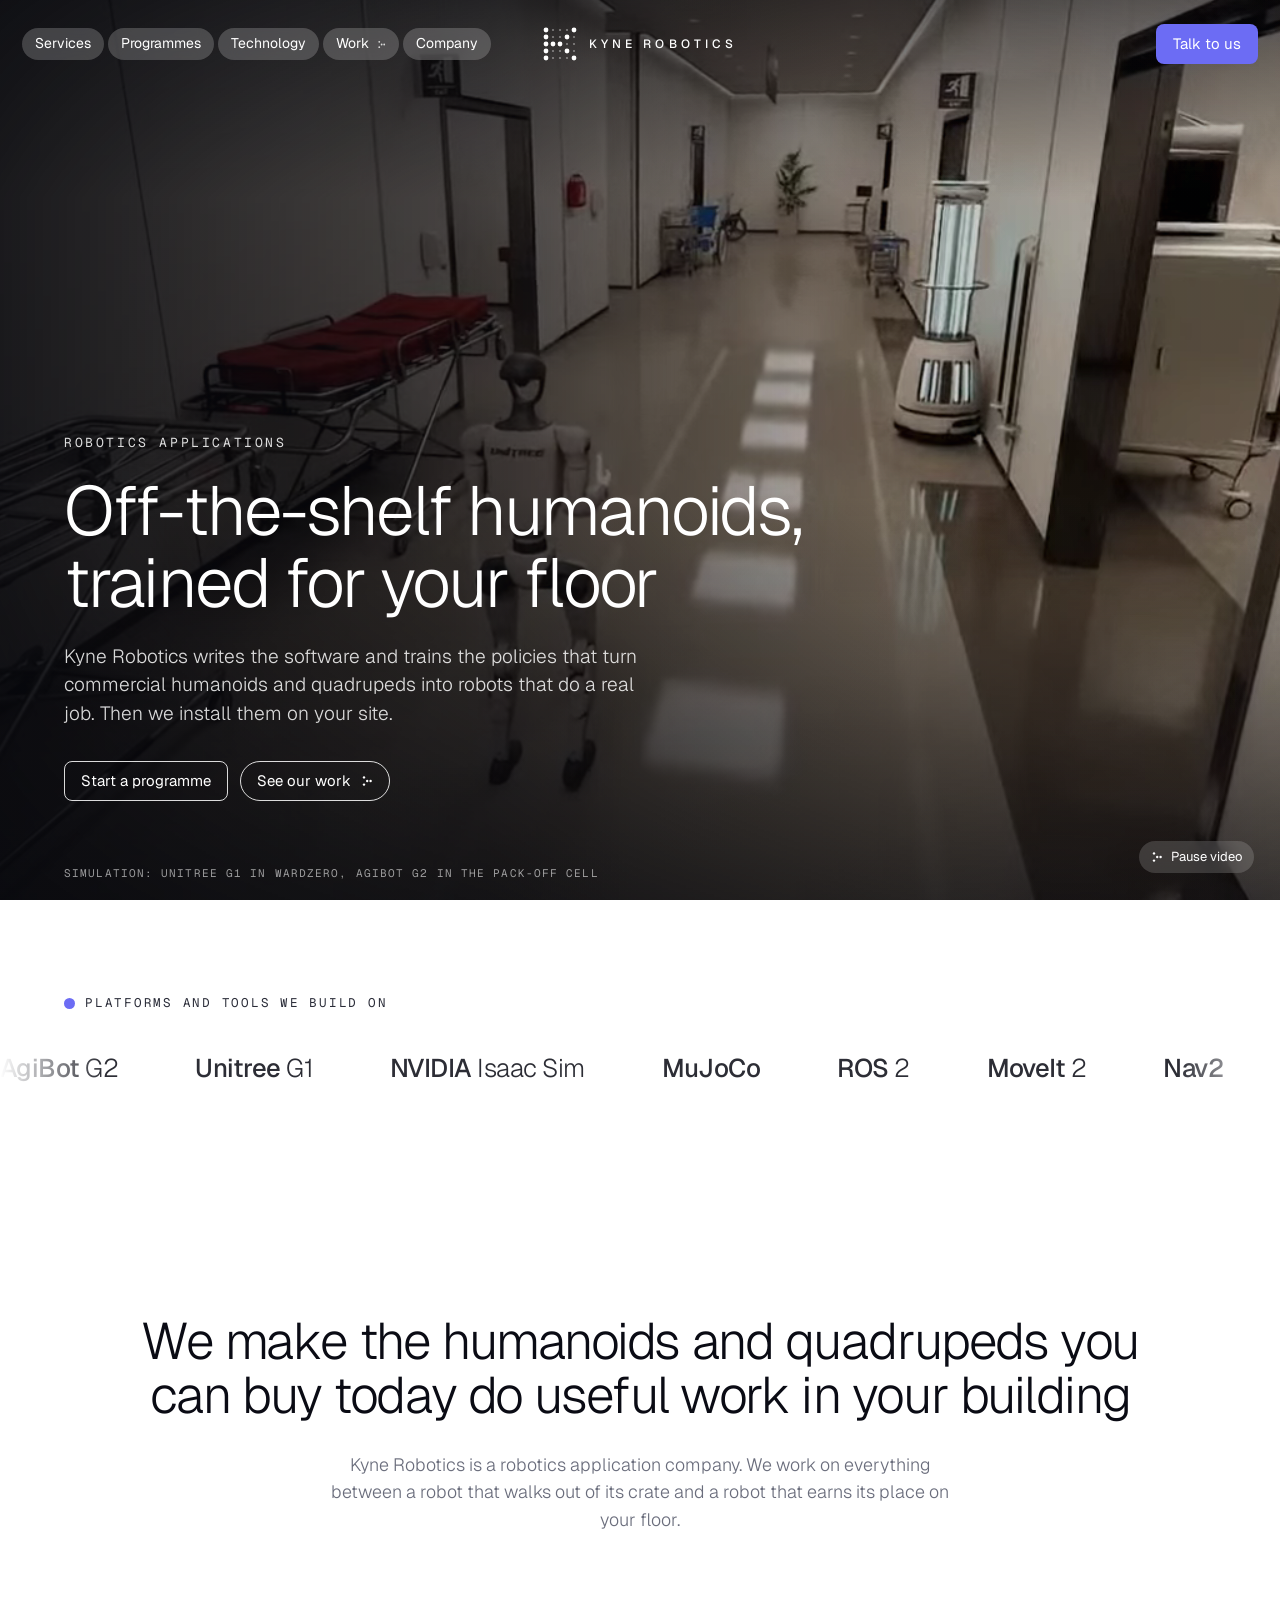
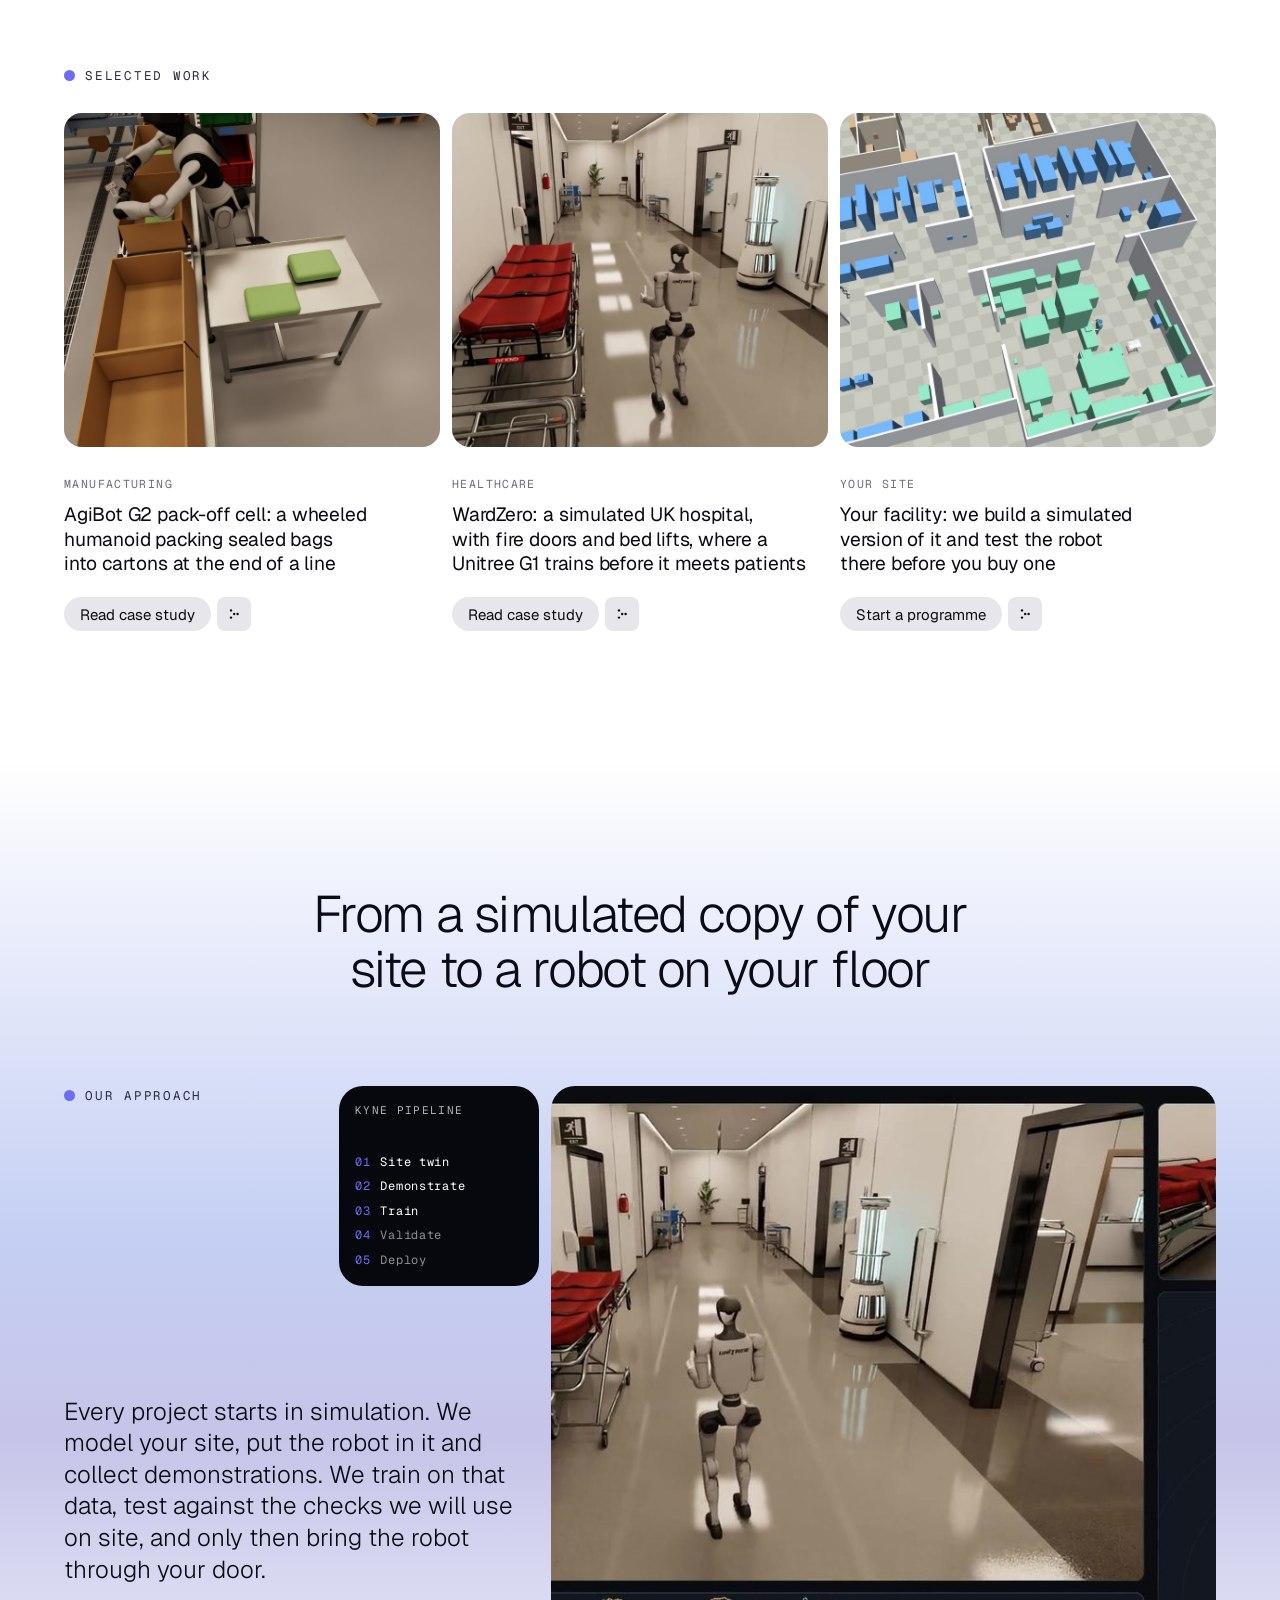
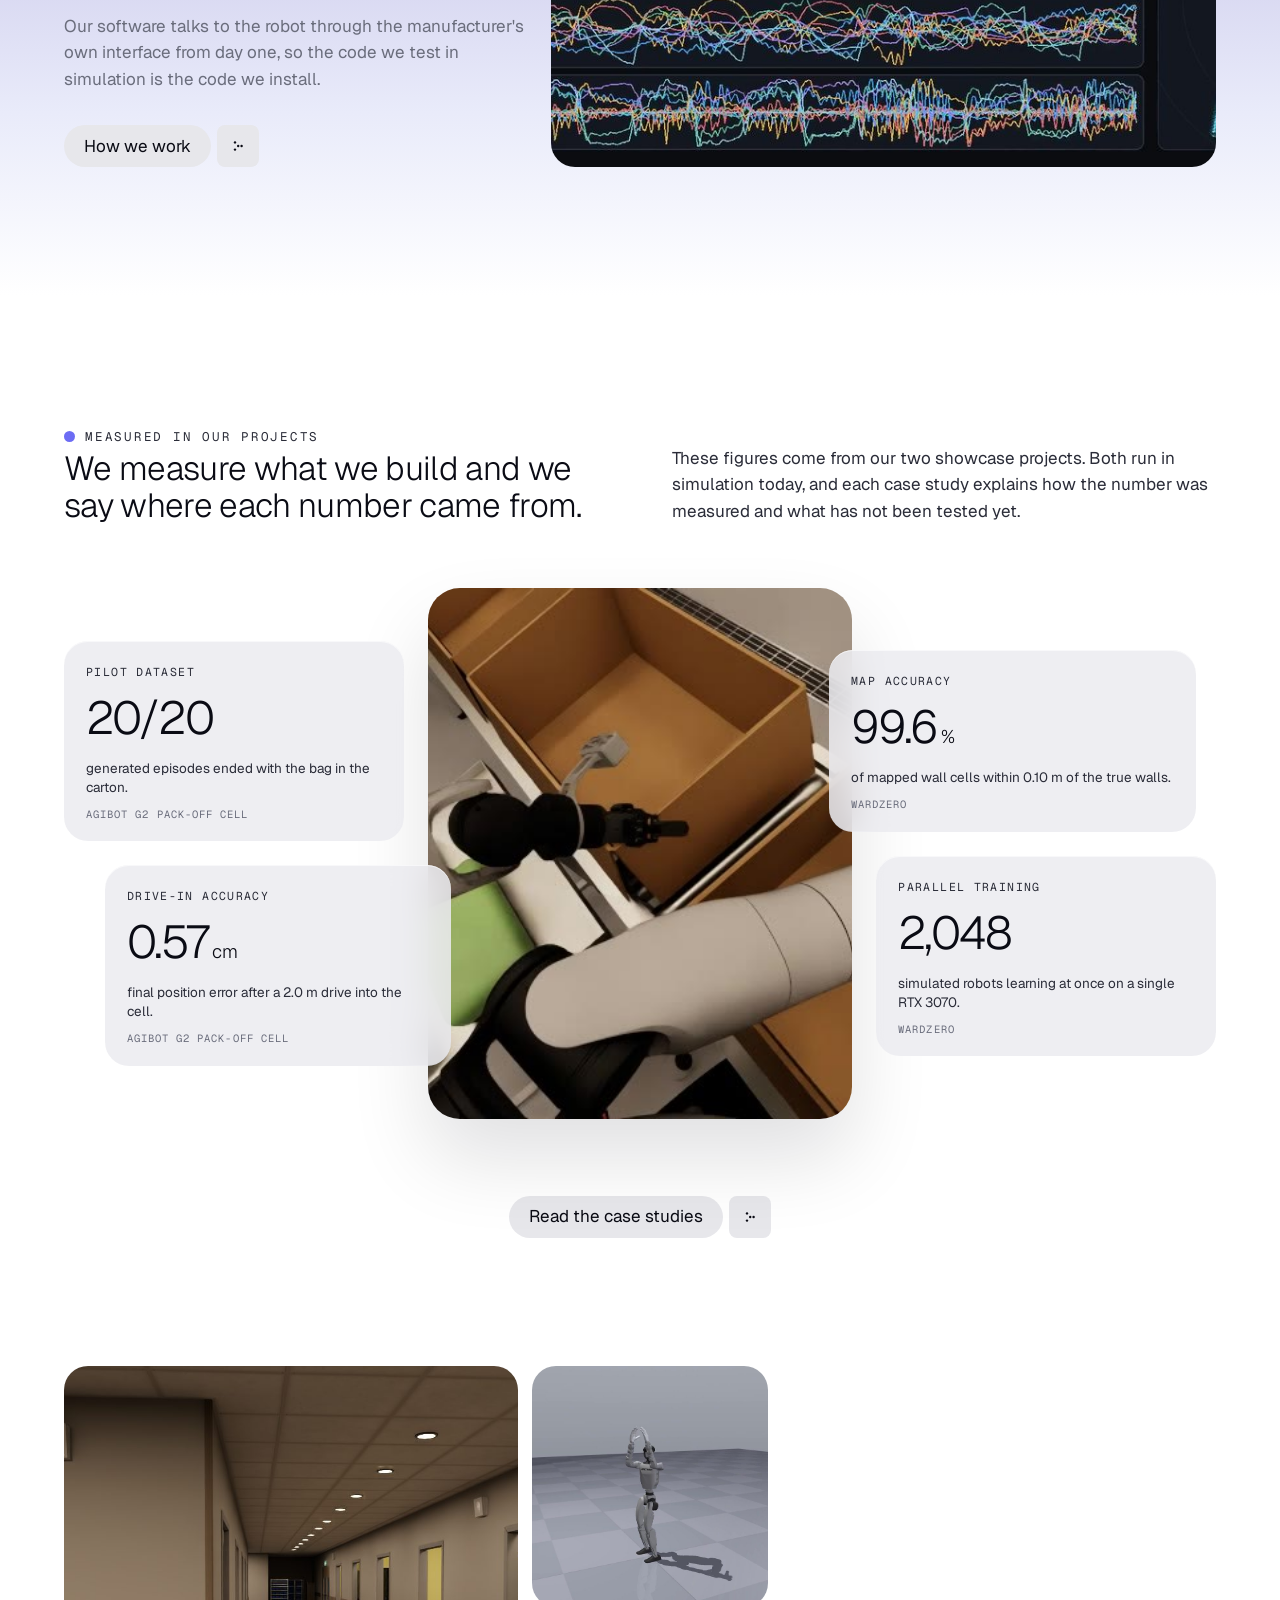
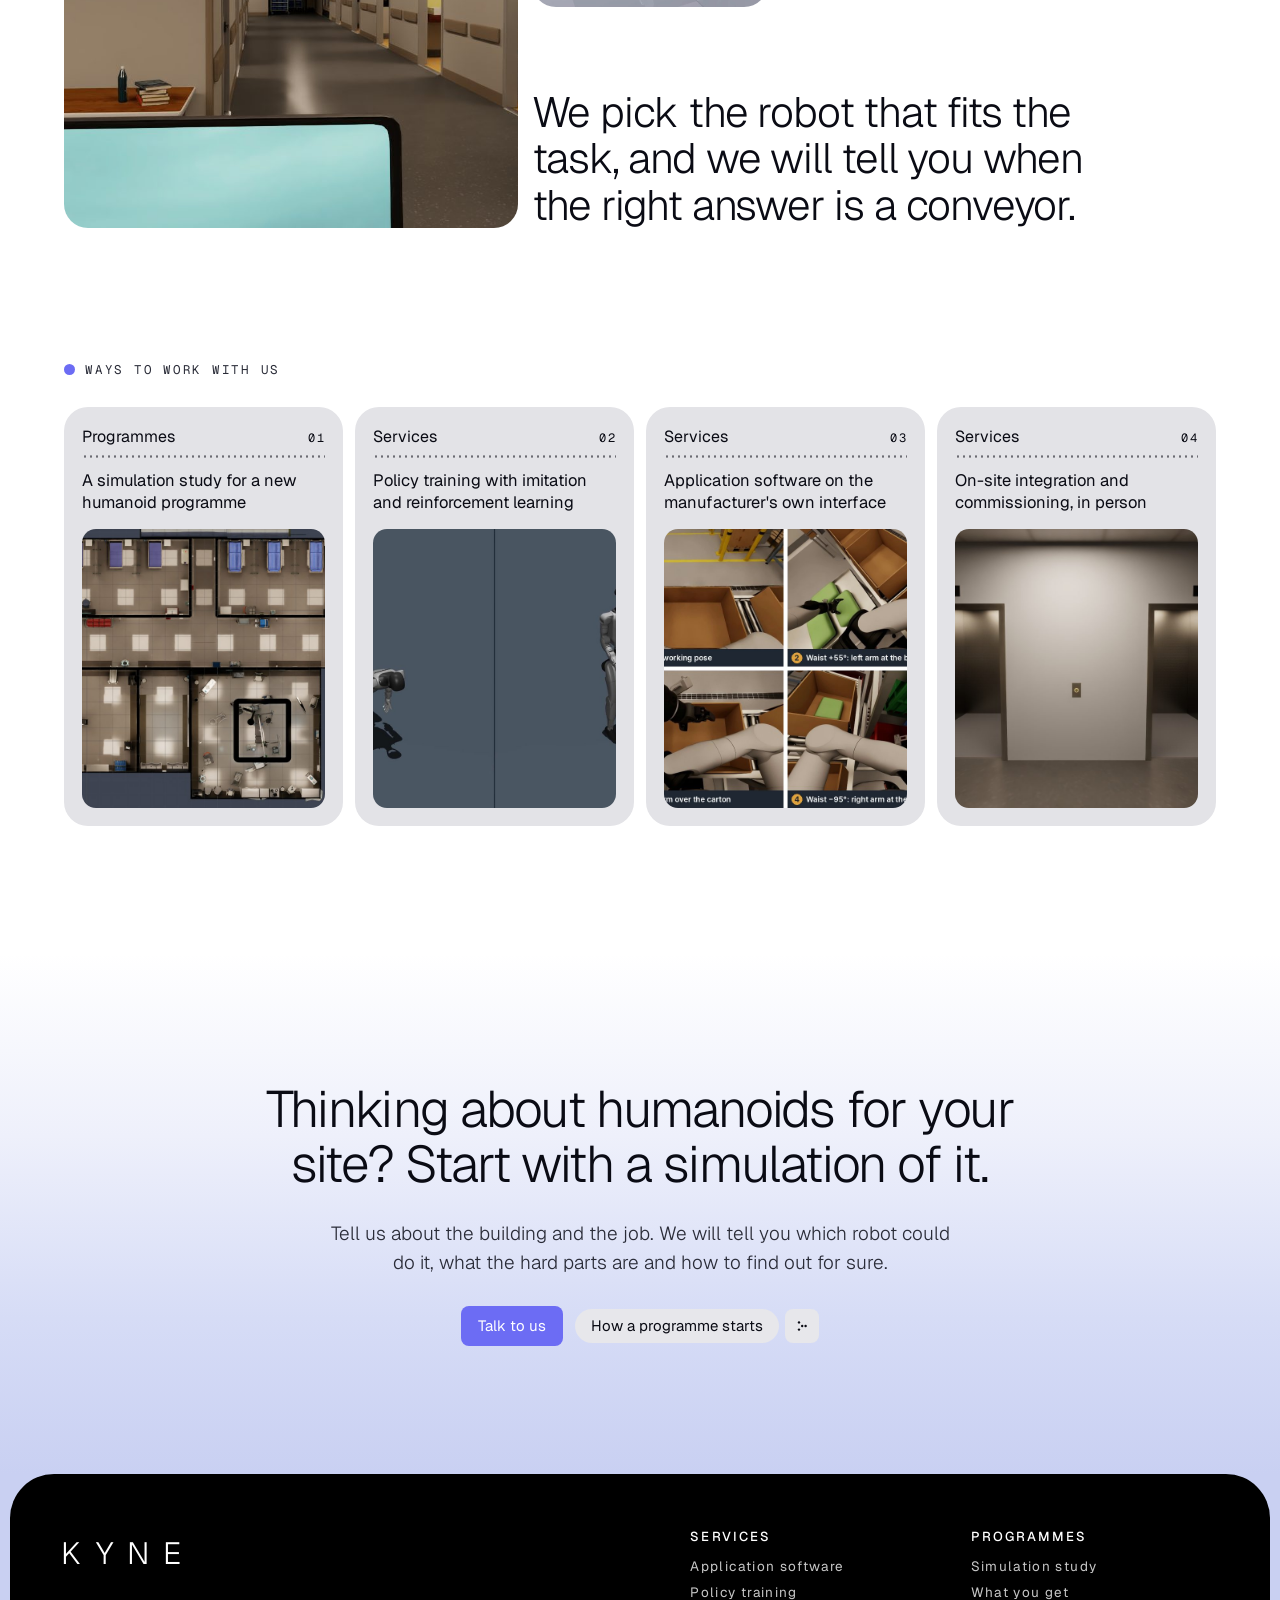
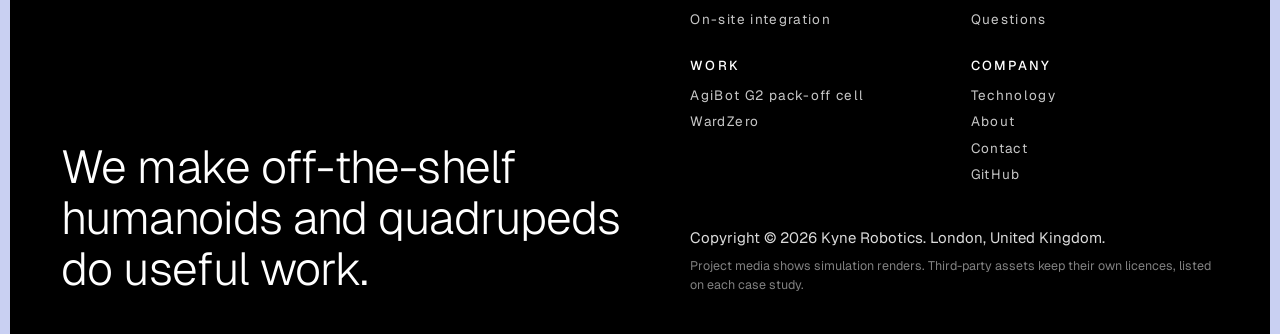
==== index.html @ 360566a7 "Kyne Robotics website Static multi-page site for Kyne Robotics, served at kynerobotics.com through G" ====
<!DOCTYPE html>
<html lang="en-GB">
<head>
  <meta charset="utf-8">
  <meta name="viewport" content="width=device-width, initial-scale=1">
  <title>Kyne Robotics: off-the-shelf humanoids, trained for your floor</title>
  <meta name="description" content="Kyne Robotics is a robotics application company. We write the software, train the policies and integrate commercial humanoids and quadrupeds on site, starting with a simulation of your facility.">
  <meta property="og:title" content="Kyne Robotics">
  <meta property="og:description" content="We make the humanoids and quadrupeds you can buy today do useful work in your building.">
  <meta property="og:type" content="website">
  <meta property="og:image" content="https://kynerobotics.com/assets/media/home/og.jpg">
  <meta property="og:url" content="https://kynerobotics.com/">
  <link rel="canonical" href="https://kynerobotics.com/">
  <meta name="twitter:card" content="summary_large_image">
  <meta name="theme-color" content="#07080d">
  <link rel="icon" href="assets/img/favicon.svg" type="image/svg+xml">
  <link rel="preconnect" href="https://fonts.googleapis.com">
  <link rel="preconnect" href="https://fonts.gstatic.com" crossorigin>
  <link href="https://fonts.googleapis.com/css2?family=Geist:wght@300;400;500&family=Geist+Mono:wght@400&display=swap" rel="stylesheet">
  <link rel="stylesheet" href="assets/css/site.css">
</head>
<body data-page="home">
<!-- @header -->
<a class="skip-link" href="#main">Skip to content</a>
<header class="site-header">
  <div class="nav-slot">
    <nav class="nav" aria-label="Main">
      <a class="nav__link" data-nav="services" href="services.html">Services</a>
      <a class="nav__link" data-nav="programmes" href="programmes.html">Programmes</a>
      <a class="nav__link" data-nav="technology" href="technology.html">Technology</a>
      <div class="nav__item">
        <a class="nav__link" data-nav="work" href="work.html">Work <span class="dots" aria-hidden="true"></span></a>
        <div class="nav__menu">
          <a href="work-packoff-cell.html">AgiBot G2 pack-off cell<small>Manufacturing, end of line</small></a>
          <a href="work-wardzero.html">WardZero<small>Healthcare, simulated hospital</small></a>
          <a href="work.html">All work<small>Both projects and how they were built</small></a>
        </div>
      </div>
      <a class="nav__link" data-nav="company" href="company.html">Company</a>
    </nav>
  </div>
  <a class="brand" href="index.html" aria-label="Kyne Robotics home">
    <svg class="brand__mark" viewBox="0 0 34 34" fill="currentColor" aria-hidden="true" focusable="false"><circle cx="3" cy="3" r="2.4"/><circle cx="10" cy="3" r="1.1" opacity="0.4"/><circle cx="17" cy="3" r="1.1" opacity="0.4"/><circle cx="24" cy="3" r="1.1" opacity="0.4"/><circle cx="31" cy="3" r="2.4"/><circle cx="3" cy="10" r="2.4"/><circle cx="10" cy="10" r="1.1" opacity="0.4"/><circle cx="17" cy="10" r="1.1" opacity="0.4"/><circle cx="24" cy="10" r="2.4"/><circle cx="31" cy="10" r="1.1" opacity="0.4"/><circle cx="3" cy="17" r="2.4"/><circle cx="10" cy="17" r="2.4"/><circle cx="17" cy="17" r="2.4"/><circle cx="24" cy="17" r="1.1" opacity="0.4"/><circle cx="31" cy="17" r="1.1" opacity="0.4"/><circle cx="3" cy="24" r="2.4"/><circle cx="10" cy="24" r="1.1" opacity="0.4"/><circle cx="17" cy="24" r="1.1" opacity="0.4"/><circle cx="24" cy="24" r="2.4"/><circle cx="31" cy="24" r="1.1" opacity="0.4"/><circle cx="3" cy="31" r="2.4"/><circle cx="10" cy="31" r="1.1" opacity="0.4"/><circle cx="17" cy="31" r="1.1" opacity="0.4"/><circle cx="24" cy="31" r="1.1" opacity="0.4"/><circle cx="31" cy="31" r="2.4"/></svg>
    <span class="brand__word" aria-hidden="true">Kyne Robotics</span>
  </a>
  <div class="header-cta">
    <a class="btn btn--accent" href="contact.html">Talk to us</a>
    <button class="menu-toggle" type="button" data-menu-open aria-expanded="false" aria-controls="mobile-menu">
      <span class="menu-toggle__bars" aria-hidden="true"></span>Menu
    </button>
  </div>
</header>
<div class="mobile-menu" id="mobile-menu" aria-hidden="true" role="dialog" aria-modal="true" aria-label="Menu">
  <div class="mobile-menu__top">
    <a class="brand" href="index.html" aria-label="Kyne Robotics home">
      <svg class="brand__mark" viewBox="0 0 34 34" fill="currentColor" aria-hidden="true" focusable="false"><circle cx="3" cy="3" r="2.4"/><circle cx="10" cy="3" r="1.1" opacity="0.4"/><circle cx="17" cy="3" r="1.1" opacity="0.4"/><circle cx="24" cy="3" r="1.1" opacity="0.4"/><circle cx="31" cy="3" r="2.4"/><circle cx="3" cy="10" r="2.4"/><circle cx="10" cy="10" r="1.1" opacity="0.4"/><circle cx="17" cy="10" r="1.1" opacity="0.4"/><circle cx="24" cy="10" r="2.4"/><circle cx="31" cy="10" r="1.1" opacity="0.4"/><circle cx="3" cy="17" r="2.4"/><circle cx="10" cy="17" r="2.4"/><circle cx="17" cy="17" r="2.4"/><circle cx="24" cy="17" r="1.1" opacity="0.4"/><circle cx="31" cy="17" r="1.1" opacity="0.4"/><circle cx="3" cy="24" r="2.4"/><circle cx="10" cy="24" r="1.1" opacity="0.4"/><circle cx="17" cy="24" r="1.1" opacity="0.4"/><circle cx="24" cy="24" r="2.4"/><circle cx="31" cy="24" r="1.1" opacity="0.4"/><circle cx="3" cy="31" r="2.4"/><circle cx="10" cy="31" r="1.1" opacity="0.4"/><circle cx="17" cy="31" r="1.1" opacity="0.4"/><circle cx="24" cy="31" r="1.1" opacity="0.4"/><circle cx="31" cy="31" r="2.4"/></svg>
      <span class="brand__word" aria-hidden="true">Kyne Robotics</span>
    </a>
    <button class="mobile-menu__close" type="button" data-menu-close>Close</button>
  </div>
  <nav aria-label="Mobile">
    <a href="services.html">Services</a>
    <a href="programmes.html">Programmes</a>
    <a href="technology.html">Technology</a>
    <a href="work.html">Work</a>
    <a class="sub" href="work-packoff-cell.html">AgiBot G2 pack-off cell</a>
    <a class="sub" href="work-wardzero.html">WardZero</a>
    <a href="company.html">Company</a>
  </nav>
  <a class="btn btn--accent" href="contact.html">Talk to us</a>
</div>
<!-- /@header -->

<main id="main">

  <section class="hero" aria-labelledby="hero-title">
    <div class="hero__media">
      <video data-autoplay muted loop playsinline preload="auto" poster="assets/media/home/hero.jpg" aria-hidden="true">
        <source src="assets/media/home/hero.mp4" type="video/mp4">
        <source src="assets/media/home/hero.webm" type="video/webm">
      </video>
    </div>
    <div class="hero__inner">
      <div class="wrap">
        <div class="hero__content">
          <p class="eyebrow eyebrow--plain eyebrow--light">Robotics applications</p>
          <h1 class="display" id="hero-title">Off-the-shelf humanoids, trained for your floor</h1>
          <p class="hero__lead">Kyne Robotics writes the software and trains the policies that turn commercial humanoids and quadrupeds into robots that do a real job. Then we install them on your site.</p>
          <div class="actions">
            <a class="btn btn--outline" href="programmes.html">Start a programme</a>
            <a class="btn btn--outline btn--round" href="work.html">See our work <span class="dots" aria-hidden="true"></span></a>
          </div>
        </div>
      </div>
    </div>
    <p class="hero__caption">Simulation: Unitree G1 in WardZero, AgiBot G2 in the pack-off cell</p>
    <button class="hero__toggle" type="button" aria-pressed="false"><span class="dots" aria-hidden="true"></span><span data-label>Pause video</span></button>
  </section>

  <section class="section--tight" aria-labelledby="platforms-title">
    <div class="wrap">
      <p class="eyebrow" id="platforms-title">Platforms and tools we build on</p>
    </div>
    <div class="marquee">
      <div class="marquee__track">
        <span class="marquee__item">AgiBot <span>G2</span></span>
        <span class="marquee__item">Unitree <span>G1</span></span>
        <span class="marquee__item">NVIDIA <span>Isaac Sim</span></span>
        <span class="marquee__item">MuJoCo</span>
        <span class="marquee__item">ROS <span>2</span></span>
        <span class="marquee__item">MoveIt <span>2</span></span>
        <span class="marquee__item">Nav2</span>
        <span class="marquee__item">Genie <span>Sim</span></span>
        <span class="marquee__item">PyTorch</span>
        <span class="marquee__item">Foxglove</span>
        <span class="marquee__item" aria-hidden="true">AgiBot <span>G2</span></span>
        <span class="marquee__item" aria-hidden="true">Unitree <span>G1</span></span>
        <span class="marquee__item" aria-hidden="true">NVIDIA <span>Isaac Sim</span></span>
        <span class="marquee__item" aria-hidden="true">MuJoCo</span>
        <span class="marquee__item" aria-hidden="true">ROS <span>2</span></span>
        <span class="marquee__item" aria-hidden="true">MoveIt <span>2</span></span>
        <span class="marquee__item" aria-hidden="true">Nav2</span>
        <span class="marquee__item" aria-hidden="true">Genie <span>Sim</span></span>
        <span class="marquee__item" aria-hidden="true">PyTorch</span>
        <span class="marquee__item" aria-hidden="true">Foxglove</span>
      </div>
    </div>
  </section>

  <section class="section" aria-labelledby="statement-title">
    <div class="wrap">
      <div class="statement" data-reveal>
        <h2 class="h2" id="statement-title">We make the humanoids and quadrupeds you can buy today do useful work in your building</h2>
        <p>Kyne Robotics is a robotics application company. We work on everything between a robot that walks out of its crate and a robot that earns its place on your floor.</p>
      </div>
    </div>
  </section>

  <section class="section mt-0" style="padding-top:0" aria-labelledby="work-title">
    <div class="wrap">
      <p class="eyebrow" id="work-title">Selected work</p>
      <div class="grid-3">
        <a class="case-card" href="work-packoff-cell.html" data-reveal>
          <div class="case-card__media"><img src="assets/media/packoff/cell_table.jpg" alt="The AgiBot G2 humanoid at the pick table of the pack-off cell, with green sealed bags on the table and open cartons on the conveyor" loading="lazy"></div>
          <div>
            <p class="case-card__tag">Manufacturing</p>
            <h3 class="case-card__title">AgiBot G2 pack-off cell: a wheeled humanoid packing sealed bags into cartons at the end of a line</h3>
            <span class="pill-link"><span class="pill-link__label">Read case study</span><span class="pill-link__icon"><span class="dots" aria-hidden="true"></span></span></span>
          </div>
        </a>
        <a class="case-card" href="work-wardzero.html" data-reveal>
          <div class="case-card__media"><img src="assets/media/wardzero/g1_corridor.jpg" alt="A Unitree G1 humanoid walking down a hospital corridor in the WardZero simulation" loading="lazy"></div>
          <div>
            <p class="case-card__tag">Healthcare</p>
            <h3 class="case-card__title">WardZero: a simulated UK hospital, with fire doors and bed lifts, where a Unitree G1 trains before it meets patients</h3>
            <span class="pill-link"><span class="pill-link__label">Read case study</span><span class="pill-link__icon"><span class="dots" aria-hidden="true"></span></span></span>
          </div>
        </a>
        <a class="case-card" href="programmes.html" data-reveal>
          <div class="case-card__media"><img src="assets/media/wardzero/03_mujoco_world.jpg" alt="A fast-physics model of a building with walls, furniture and a humanoid robot in a corridor" loading="lazy"></div>
          <div>
            <p class="case-card__tag">Your site</p>
            <h3 class="case-card__title">Your facility: we build a simulated version of it and test the robot there before you buy one</h3>
            <span class="pill-link"><span class="pill-link__label">Start a programme</span><span class="pill-link__icon"><span class="dots" aria-hidden="true"></span></span></span>
          </div>
        </a>
      </div>
    </div>
  </section>

  <section class="section section--wash" aria-labelledby="approach-title">
    <div class="wrap">
      <div class="feature-head" data-reveal>
        <h2 class="h2" id="approach-title">From a simulated copy of your site to a robot on your floor</h2>
      </div>
      <div class="feature">
        <div class="feature__side">
          <div class="feature__top">
            <p class="eyebrow">Our approach</p>
            <div class="dark-card dark-card--mini" data-reveal>
              <span class="dark-card__label">Kyne pipeline</span>
              <ol class="pipeline-mini">
                <li class="is-on"><span>01</span>Site twin</li>
                <li class="is-on"><span>02</span>Demonstrate</li>
                <li class="is-on"><span>03</span>Train</li>
                <li><span>04</span>Validate</li>
                <li><span>05</span>Deploy</li>
              </ol>
            </div>
          </div>
          <div class="feature__text" data-reveal>
            <p class="lead">Every project starts in simulation. We model your site, put the robot in it and collect demonstrations. We train on that data, test against the checks we will use on site, and only then bring the robot through your door.</p>
            <p class="muted">Our software talks to the robot through the manufacturer's own interface from day one, so the code we test in simulation is the code we install.</p>
            <a class="pill-link pill-link--lg mt-s" href="technology.html"><span class="pill-link__label">How we work</span><span class="pill-link__icon"><span class="dots" aria-hidden="true"></span></span></a>
          </div>
        </div>
        <div class="dark-card dark-card--media" data-reveal>
          <video data-autoplay muted loop playsinline preload="none" poster="assets/media/wardzero/04_isaac_backend.jpg" aria-label="The Unitree G1 walks a hospital corridor in Isaac Sim, with the head camera, the lidar scan and the leg joint data shown beside it">
            <source src="assets/media/wardzero/04_isaac_backend.mp4" type="video/mp4">
          </video>
        </div>
      </div>
    </div>
  </section>

  <section class="section" aria-labelledby="measured-title">
    <div class="wrap">
      <div class="section-head">
        <div>
          <p class="eyebrow" id="measured-title">Measured in our projects</p>
          <h2 class="h3">We measure what we build and we say where each number came from.</h2>
        </div>
        <p>These figures come from our two showcase projects. Both run in simulation today, and each case study explains how the number was measured and what has not been tested yet.</p>
      </div>
      <div class="stat-stage">
        <div class="stat-stage__col stat-stage__col--left">
          <div class="stat-card" data-reveal>
            <p class="stat-card__label">Pilot dataset</p>
            <p class="stat-card__value">20/20</p>
            <p class="stat-card__desc">generated episodes ended with the bag in the carton.<span class="stat-card__src">AgiBot G2 pack-off cell</span></p>
          </div>
          <div class="stat-card" data-reveal>
            <p class="stat-card__label">Drive-in accuracy</p>
            <p class="stat-card__value">0.57<small>cm</small></p>
            <p class="stat-card__desc">final position error after a 2.0 m drive into the cell.<span class="stat-card__src">AgiBot G2 pack-off cell</span></p>
          </div>
        </div>
        <div class="stat-stage__media" data-reveal>
          <video data-autoplay muted loop playsinline preload="none" poster="assets/media/packoff/02_packing_head.jpg" aria-label="Head camera view of the AgiBot G2 reaching over a carton with its gripper">
            <source src="assets/media/packoff/02_packing_head.mp4" type="video/mp4">
          </video>
        </div>
        <div class="stat-stage__col stat-stage__col--right">
          <div class="stat-card" data-reveal>
            <p class="stat-card__label">Map accuracy</p>
            <p class="stat-card__value">99.6<small>%</small></p>
            <p class="stat-card__desc">of mapped wall cells within 0.10 m of the true walls.<span class="stat-card__src">WardZero</span></p>
          </div>
          <div class="stat-card" data-reveal>
            <p class="stat-card__label">Parallel training</p>
            <p class="stat-card__value">2,048</p>
            <p class="stat-card__desc">simulated robots learning at once on a single RTX 3070.<span class="stat-card__src">WardZero</span></p>
          </div>
        </div>
      </div>
      <div class="center mt-l">
        <a class="pill-link pill-link--lg" href="work.html"><span class="pill-link__label">Read the case studies</span><span class="pill-link__icon"><span class="dots" aria-hidden="true"></span></span></a>
      </div>
    </div>
  </section>

  <section class="section" style="padding-top:0" aria-labelledby="choice-title">
    <div class="wrap">
      <div class="collage">
        <div class="collage__big" data-reveal><img src="assets/media/wardzero/Cam_WardCorridor.jpg" alt="A hospital ward corridor in the WardZero simulation, seen from the nurse base" loading="lazy"></div>
        <div class="collage__small" data-reveal><img src="assets/media/wardzero/02_robot_model.jpg" alt="The Unitree G1 humanoid model with BrainCo hands, standing" loading="lazy"></div>
        <div class="collage__text" data-reveal>
          <h2 class="h2" id="choice-title">We pick the robot that fits the task, and we will tell you when the right answer is a conveyor.</h2>
        </div>
      </div>
    </div>
  </section>

  <section class="section" style="padding-top:0" aria-labelledby="ways-title">
    <div class="wrap">
      <p class="eyebrow" id="ways-title">Ways to work with us</p>
      <div class="grid-4">
        <a class="tile" href="programmes.html" data-reveal>
          <div class="tile__top"><span class="tile__name">Programmes</span><span class="tile__num">01</span></div>
          <p class="tile__title">A simulation study for a new humanoid programme</p>
          <div class="tile__media"><img src="assets/media/wardzero/wing_plan.jpg" alt="Plan view of the simulated surgical wing" loading="lazy"></div>
        </a>
        <a class="tile" href="services.html#policies" data-reveal>
          <div class="tile__top"><span class="tile__name">Services</span><span class="tile__num">02</span></div>
          <p class="tile__title">Policy training with imitation and reinforcement learning</p>
          <div class="tile__media"><img src="assets/media/wardzero/05_gait_training.jpg" alt="Two Unitree G1 models in MuJoCo: the untrained policy has fallen, the trained policy stands" loading="lazy"></div>
        </a>
        <a class="tile" href="services.html#applications" data-reveal>
          <div class="tile__top"><span class="tile__name">Services</span><span class="tile__num">03</span></div>
          <p class="tile__title">Application software on the manufacturer's own interface</p>
          <div class="tile__media"><img src="assets/media/packoff/packing_storyboard.jpg" alt="Four head camera frames of the G2 picking a bag and placing it over a carton" loading="lazy"></div>
        </a>
        <a class="tile" href="services.html#integration" data-reveal>
          <div class="tile__top"><span class="tile__name">Services</span><span class="tile__num">04</span></div>
          <p class="tile__title">On-site integration and commissioning, in person</p>
          <div class="tile__media"><img src="assets/media/wardzero/Fx_MainLiftBank.jpg" alt="Two hospital bed lifts with a call button between them" loading="lazy"></div>
        </a>
      </div>
    </div>
  </section>

  <section class="section section--wash-end cta-band" aria-labelledby="cta-title">
    <div class="wrap">
      <h2 class="h2" id="cta-title" data-reveal>Thinking about humanoids for your site? Start with a simulation of it.</h2>
      <p data-reveal>Tell us about the building and the job. We will tell you which robot could do it, what the hard parts are and how to find out for sure.</p>
      <div class="actions" data-reveal>
        <a class="btn btn--accent" href="contact.html">Talk to us</a>
        <a class="pill-link" href="programmes.html"><span class="pill-link__label">How a programme starts</span><span class="pill-link__icon"><span class="dots" aria-hidden="true"></span></span></a>
      </div>
    </div>
  </section>

</main>

<!-- @footer -->
<footer class="site-footer">
  <div class="site-footer__inner">
    <div class="site-footer__left">
      <a class="site-footer__word" href="index.html">Kyne</a>
      <p class="site-footer__line">We make <span class="nowrap">off-the-shelf</span> humanoids and quadrupeds do useful work.</p>
    </div>
    <div class="site-footer__right">
      <div class="footer-cols">
        <div>
          <h2><a href="services.html">Services</a></h2>
          <ul>
            <li><a href="services.html#applications">Application software</a></li>
            <li><a href="services.html#policies">Policy training</a></li>
            <li><a href="services.html#integration">On-site integration</a></li>
          </ul>
        </div>
        <div>
          <h2><a href="programmes.html">Programmes</a></h2>
          <ul>
            <li><a href="programmes.html#study">Simulation study</a></li>
            <li><a href="programmes.html#deliverables">What you get</a></li>
            <li><a href="programmes.html#faq">Questions</a></li>
          </ul>
        </div>
        <div>
          <h2><a href="work.html">Work</a></h2>
          <ul>
            <li><a href="work-packoff-cell.html">AgiBot G2 pack-off cell</a></li>
            <li><a href="work-wardzero.html">WardZero</a></li>
          </ul>
        </div>
        <div>
          <h2><a href="company.html">Company</a></h2>
          <ul>
            <li><a href="technology.html">Technology</a></li>
            <li><a href="company.html">About</a></li>
            <li><a href="contact.html">Contact</a></li>
            <li><a href="https://github.com/Bkrakshith">GitHub</a></li>
          </ul>
        </div>
      </div>
      <p class="site-footer__legal">Copyright &copy; 2026 Kyne Robotics. London, United Kingdom.
        <span>Project media shows simulation renders. Third-party assets keep their own licences, listed on each case study.</span></p>
    </div>
  </div>
</footer>
<script src="assets/js/site.js" defer></script>
<!-- /@footer -->
</body>
</html>
---- assets/css/site.css ----
/* Kyne Robotics site styles.
   Layout language: full-bleed dark hero, glass pill navigation, mono eyebrow labels,
   light display type, rounded media cards, soft periwinkle washes, black footer. */

:root {
  --ink: #0a0b14;
  --ink-2: #2a2c38;
  --muted: #6a6d7c;
  --line: #e3e4eb;
  --surface: #f2f2f5;
  --pill: #e7e7eb;
  --pill-hover: #dcdce2;
  --tile: #e3e3e7;
  --accent: #6c6cf4;
  --accent-hover: #5a5ae6;
  --accent-ink: #ffffff;
  --night: #07080d;

  --wash: linear-gradient(180deg, #ffffff 0%, #e9ecfb 16%, #c4cff3 42%, #c6c4e8 60%, #e9ebfa 84%, #ffffff 100%);
  --wash-soft: linear-gradient(180deg, #ffffff 0%, #eef0fb 40%, #e3e7fa 70%, #ffffff 100%);

  --font: "Geist", ui-sans-serif, system-ui, -apple-system, "Segoe UI", Roboto, sans-serif;
  --mono: "Geist Mono", ui-monospace, SFMono-Regular, Menlo, Consolas, monospace;

  --gutter: clamp(16px, 5vw, 100px);
  --maxw: 1440px;
  --r-xl: 32px;
  --r-lg: 24px;
  --r-md: 18px;
  --r-sm: 8px;
  --header-h: 88px;
}

*, *::before, *::after { box-sizing: border-box; }

html { -webkit-text-size-adjust: 100%; scroll-behavior: smooth; }
@media (prefers-reduced-motion: reduce) { html { scroll-behavior: auto; } }

body {
  margin: 0;
  background: #ffffff;
  color: var(--ink);
  font-family: var(--font);
  font-weight: 400;
  font-size: 17px;
  line-height: 1.55;
  -webkit-font-smoothing: antialiased;
  -moz-osx-font-smoothing: grayscale;
  overflow-x: hidden;
}

img, video, svg { display: block; max-width: 100%; }
a { color: inherit; }
p { margin: 0 0 1em; }
h1, h2, h3, h4 { margin: 0; font-weight: 300; letter-spacing: -0.02em; line-height: 1.08; text-wrap: balance; }
ul, ol { margin: 0; padding: 0; }
button { font: inherit; }

:focus-visible { outline: 2px solid var(--accent); outline-offset: 3px; border-radius: 6px; }

.skip-link {
  position: absolute; left: 16px; top: -60px; z-index: 100;
  background: var(--ink); color: #fff; padding: 10px 16px; border-radius: var(--r-sm);
  text-decoration: none; transition: top .2s;
}
.skip-link:focus { top: 16px; }

.visually-hidden {
  position: absolute !important; width: 1px; height: 1px; overflow: hidden;
  clip: rect(0 0 0 0); white-space: nowrap; border: 0; padding: 0; margin: -1px;
}

.wrap { width: 100%; max-width: var(--maxw); margin: 0 auto; padding: 0 var(--gutter); }
.wrap--narrow { max-width: 1040px; }

.section { padding: clamp(72px, 10vw, 140px) 0; }
.section--tight { padding: clamp(48px, 7vw, 96px) 0; }
.section--wash { background: var(--wash); }
.section--wash-soft { background: var(--wash-soft); }
.section--surface { background: var(--surface); }
/* Pages end on this wash, so the footer's rounded corners sit on lavender */
.section--wash-end { background: linear-gradient(180deg, #ffffff 0%, #eef0fb 35%, #d6dcf6 70%, #c9d0f2 100%); }

/* ---------- Type ---------- */

.eyebrow {
  display: inline-flex; align-items: center; gap: 10px;
  font-family: var(--mono); font-size: 12.5px; font-weight: 400;
  letter-spacing: .14em; text-transform: uppercase; color: var(--ink-2);
  margin: 0 0 28px;
}
.eyebrow::before {
  content: ""; width: 11px; height: 11px; border-radius: 50%; background: var(--accent); flex: none;
}
.eyebrow--plain::before { display: none; }
.eyebrow--light { color: rgba(255, 255, 255, .86); }

.display {
  font-size: clamp(40px, 5.4vw, 78px);
  font-weight: 300; line-height: 1.04; letter-spacing: -0.03em;
}
.h2 { font-size: clamp(32px, 4vw, 58px); line-height: 1.06; letter-spacing: -0.028em; }
.h3 { font-size: clamp(26px, 2.6vw, 38px); line-height: 1.12; }
.h4 { font-size: 22px; line-height: 1.25; font-weight: 400; letter-spacing: -0.01em; }

.lead { font-size: clamp(19px, 1.7vw, 24px); font-weight: 300; line-height: 1.45; color: var(--ink-2); }
.muted { color: var(--muted); }
.mono { font-family: var(--mono); letter-spacing: .04em; }
.center { text-align: center; }

.statement { max-width: 1080px; margin: 0 auto; text-align: center; }
.statement .h2 { margin-bottom: 28px; }
.statement p { text-wrap: pretty; font-size: clamp(17px, 1.4vw, 20px); font-weight: 300; color: var(--muted); max-width: 640px; margin: 0 auto; }

/* ---------- Buttons ---------- */

.btn {
  display: inline-flex; align-items: center; gap: 10px;
  min-height: 40px; padding: 0 16px; border-radius: var(--r-sm);
  font-size: 15px; font-weight: 400; text-decoration: none; cursor: pointer;
  border: 1px solid transparent; transition: background .2s, color .2s, border-color .2s, transform .2s;
  white-space: nowrap;
}
.btn--accent { background: var(--accent); color: var(--accent-ink); }
.btn--accent:hover { background: var(--accent-hover); }
.btn--outline { border-color: rgba(255, 255, 255, .85); color: #fff; background: transparent; }
.btn--outline:hover { background: rgba(255, 255, 255, .12); }
.btn--outline.btn--round { border-radius: 999px; }
.btn--ink { background: var(--ink); color: #fff; }
.btn--ink:hover { background: #22242f; }

/* Grey pill link with a separate dotted-arrow tile */
.pill-link {
  display: inline-flex; align-items: stretch; gap: 6px; text-decoration: none; color: var(--ink);
  font-size: 15px;
}
.pill-link__label {
  display: inline-flex; align-items: center; padding: 0 16px; min-height: 34px;
  background: var(--pill); border-radius: 999px; transition: background .2s;
}
.pill-link__icon {
  display: inline-flex; align-items: center; justify-content: center;
  width: 34px; min-height: 34px; background: var(--pill); border-radius: 8px; transition: background .2s, transform .2s;
}
.pill-link:hover .pill-link__label, .pill-link:hover .pill-link__icon { background: var(--pill-hover); }
.pill-link:hover .pill-link__icon { transform: translateX(2px); }
.pill-link--lg { font-size: 17px; }
.pill-link--lg .pill-link__label { min-height: 42px; padding: 0 20px; }
.pill-link--lg .pill-link__icon { width: 42px; min-height: 42px; }
.pill-link--inline .pill-link__icon { display: none; }

.dots {
  display: inline-block; width: 12px; height: 12px; flex: none; background: currentColor;
  -webkit-mask: url("data:image/svg+xml,%3Csvg xmlns='http://www.w3.org/2000/svg' viewBox='0 0 12 12'%3E%3Ccircle cx='3' cy='2.4' r='1.2'/%3E%3Ccircle cx='6.2' cy='6' r='1.2'/%3E%3Ccircle cx='3' cy='9.6' r='1.2'/%3E%3Ccircle cx='9.6' cy='6' r='1.2'/%3E%3C/svg%3E") center / contain no-repeat;
          mask: url("data:image/svg+xml,%3Csvg xmlns='http://www.w3.org/2000/svg' viewBox='0 0 12 12'%3E%3Ccircle cx='3' cy='2.4' r='1.2'/%3E%3Ccircle cx='6.2' cy='6' r='1.2'/%3E%3Ccircle cx='3' cy='9.6' r='1.2'/%3E%3Ccircle cx='9.6' cy='6' r='1.2'/%3E%3C/svg%3E") center / contain no-repeat;
}

.actions { display: flex; flex-wrap: wrap; gap: 12px; align-items: center; }

/* ---------- Header ---------- */

.site-header {
  position: fixed; inset: 0 0 auto 0; z-index: 50;
  height: var(--header-h);
  display: grid; grid-template-columns: 1fr auto 1fr; align-items: center;
  padding: 0 clamp(16px, 1.7vw, 24px);
  color: #fff;
  transition: color .3s, background .3s, box-shadow .3s;
}
.site-header.is-solid {
  color: var(--ink);
  background: rgba(255, 255, 255, .78);
  -webkit-backdrop-filter: saturate(160%) blur(16px);
          backdrop-filter: saturate(160%) blur(16px);
  box-shadow: 0 1px 0 rgba(10, 11, 20, .06);
  height: 72px;
}

.nav { display: flex; gap: 4px; align-items: center; }
.nav__item { position: relative; }
.nav__link {
  display: inline-flex; align-items: center; gap: 8px;
  min-height: 32px; padding: 0 13px; border-radius: 999px;
  font-size: 14px; text-decoration: none; color: inherit;
  background: rgba(255, 255, 255, .2);
  -webkit-backdrop-filter: blur(10px); backdrop-filter: blur(10px);
  border: 0; cursor: pointer; transition: background .2s;
}
.nav__link:hover { background: rgba(255, 255, 255, .32); }
.site-header.is-solid .nav__link { background: var(--pill); }
.site-header.is-solid .nav__link:hover { background: var(--pill-hover); }
.nav__link[aria-current="page"] { box-shadow: inset 0 0 0 1px currentColor; }
.nav__link .dots { width: 9px; height: 9px; opacity: .8; }

.nav__menu {
  position: absolute; top: calc(100% + 8px); left: 0; min-width: 260px;
  padding: 8px; border-radius: 16px; background: rgba(255, 255, 255, .96); color: var(--ink);
  box-shadow: 0 18px 50px rgba(10, 11, 20, .16);
  opacity: 0; visibility: hidden; transform: translateY(-4px);
  transition: opacity .18s, transform .18s, visibility .18s;
}
.nav__item:hover .nav__menu, .nav__item:focus-within .nav__menu { opacity: 1; visibility: visible; transform: none; }
.nav__menu a {
  display: block; padding: 10px 12px; border-radius: 10px; text-decoration: none; font-size: 14px;
}
.nav__menu a:hover { background: var(--surface); }
.nav__menu small { display: block; color: var(--muted); font-size: 12.5px; }

.brand {
  display: inline-flex; align-items: center; gap: 12px; text-decoration: none; color: inherit;
  justify-self: center;
}
.brand__mark { width: 34px; height: 34px; }
.brand__word { font-size: 12px; font-weight: 500; letter-spacing: .34em; text-transform: uppercase; }

.header-cta { justify-self: end; display: flex; gap: 8px; align-items: center; }

.menu-toggle {
  display: none; align-items: center; gap: 8px; min-height: 36px; padding: 0 14px;
  border-radius: 999px; border: 0; color: inherit; cursor: pointer;
  background: rgba(255, 255, 255, .2); -webkit-backdrop-filter: blur(10px); backdrop-filter: blur(10px);
  font-size: 14px;
}
.site-header.is-solid .menu-toggle { background: var(--pill); }
.menu-toggle__bars { width: 14px; height: 10px; position: relative; }
.menu-toggle__bars::before, .menu-toggle__bars::after {
  content: ""; position: absolute; left: 0; right: 0; height: 1.5px; background: currentColor; border-radius: 2px;
}
.menu-toggle__bars::before { top: 1px; }
.menu-toggle__bars::after { bottom: 1px; }

.mobile-menu {
  position: fixed; inset: 0; z-index: 60; background: var(--night); color: #fff;
  padding: 24px 16px 32px; display: flex; flex-direction: column;
  opacity: 0; visibility: hidden; transition: opacity .25s, visibility .25s;
  overflow-y: auto;
}
.mobile-menu.is-open { opacity: 1; visibility: visible; }
.mobile-menu__top { display: flex; justify-content: space-between; align-items: center; margin-bottom: 40px; }
.mobile-menu__close {
  min-height: 36px; padding: 0 14px; border-radius: 999px; border: 0; cursor: pointer;
  background: rgba(255, 255, 255, .14); color: #fff; font-size: 14px;
}
.mobile-menu nav a {
  display: block; padding: 12px 0; font-size: 34px; font-weight: 300; letter-spacing: -0.02em;
  text-decoration: none; border-bottom: 1px solid rgba(255, 255, 255, .1);
}
.mobile-menu nav a.sub { font-size: 20px; padding-left: 20px; color: rgba(255, 255, 255, .72); }
.mobile-menu .btn { margin-top: 32px; align-self: flex-start; }

@media (max-width: 1020px) {
  .nav, .header-cta .btn { display: none; }
  .menu-toggle { display: inline-flex; }
  .site-header { grid-template-columns: auto 1fr auto; }
  .brand { justify-self: start; grid-column: 1; }
  .header-cta { grid-column: 3; }
  .nav-slot { display: none; }
}
@media (max-width: 420px) { .brand__word { display: none; } }

/* ---------- Hero ---------- */

.hero {
  position: relative; isolation: isolate; overflow: hidden;
  min-height: max(640px, 100svh);
  display: flex; align-items: flex-end;
  background: var(--night); color: #fff;
}
.hero--sub { min-height: max(560px, 78svh); }
.hero--short { min-height: max(460px, 60svh); }
.hero__media { position: absolute; inset: 0; z-index: -2; }
.hero__media img, .hero__media video { width: 100%; height: 100%; object-fit: cover; }
.hero::after {
  content: ""; position: absolute; inset: 0; z-index: -1;
  background:
    linear-gradient(90deg, rgba(7, 8, 13, .9) 0%, rgba(7, 8, 13, .66) 38%, rgba(7, 8, 13, .22) 72%, rgba(7, 8, 13, .12) 100%),
    linear-gradient(0deg, rgba(7, 8, 13, .7) 0%, rgba(7, 8, 13, 0) 45%),
    linear-gradient(180deg, rgba(7, 8, 13, .55) 0%, rgba(7, 8, 13, 0) 22%);
}
.hero__inner { width: 100%; padding-bottom: clamp(56px, 11vh, 120px); padding-top: calc(var(--header-h) + 48px); }
.hero__content { max-width: 760px; }
.hero .display { margin-bottom: 24px; }
.hero__lead { font-size: clamp(17px, 1.5vw, 21px); font-weight: 300; line-height: 1.5; color: rgba(255, 255, 255, .84); max-width: 600px; margin-bottom: 32px; }
.hero .eyebrow { margin-bottom: 22px; letter-spacing: .2em; font-size: 13px; }

.hero__toggle {
  position: absolute; right: clamp(16px, 2vw, 28px); bottom: clamp(16px, 3vh, 28px); z-index: 2;
  display: inline-flex; align-items: center; gap: 8px; min-height: 32px; padding: 0 12px;
  border: 0; border-radius: 999px; cursor: pointer; color: #fff; font-size: 13px;
  background: rgba(255, 255, 255, .16); -webkit-backdrop-filter: blur(10px); backdrop-filter: blur(10px);
}
.hero__toggle:hover { background: rgba(255, 255, 255, .26); }
.hero__caption {
  position: absolute; left: var(--gutter); bottom: 18px; z-index: 2;
  font-family: var(--mono); font-size: 11px; letter-spacing: .1em; text-transform: uppercase;
  color: rgba(255, 255, 255, .58); margin: 0;
}

/* ---------- Marquee ---------- */

.marquee { overflow: hidden; position: relative; padding: 8px 0;
  -webkit-mask: linear-gradient(90deg, transparent, #000 8%, #000 92%, transparent);
          mask: linear-gradient(90deg, transparent, #000 8%, #000 92%, transparent); }
.marquee__track { display: flex; gap: clamp(48px, 6vw, 96px); width: max-content; animation: marquee 48s linear infinite; }
.marquee__item { font-size: clamp(20px, 2vw, 27px); font-weight: 500; letter-spacing: -0.02em; white-space: nowrap; color: var(--ink); opacity: .86; }
.marquee__item span { font-weight: 300; }
@keyframes marquee { to { transform: translateX(-50%); } }
@media (prefers-reduced-motion: reduce) {
  .marquee__track { animation: none; flex-wrap: wrap; width: auto; justify-content: center; row-gap: 20px; }
  .marquee__track [aria-hidden="true"] { display: none; }
}

/* ---------- Cards ---------- */

.grid-3 { display: grid; grid-template-columns: repeat(3, 1fr); gap: 12px; }
.grid-2 { display: grid; grid-template-columns: repeat(2, 1fr); gap: 12px; }
.grid-4 { display: grid; grid-template-columns: repeat(4, 1fr); gap: 12px; }
@media (max-width: 1020px) { .grid-3, .grid-4 { grid-template-columns: repeat(2, 1fr); } }
@media (max-width: 680px) { .grid-3, .grid-2, .grid-4 { grid-template-columns: 1fr; } }

.case-card { display: flex; flex-direction: column; gap: 28px; text-decoration: none; color: inherit; }
.case-card__media { border-radius: var(--r-md); overflow: hidden; aspect-ratio: 16 / 14.2; background: var(--surface); }
.case-card__media img { width: 100%; height: 100%; object-fit: cover; transition: transform .6s cubic-bezier(.2, .7, .2, 1); }
.case-card:hover .case-card__media img { transform: scale(1.035); }
.case-card__title { font-size: clamp(18px, 1.5vw, 21px); font-weight: 400; line-height: 1.3; letter-spacing: -0.01em; margin-bottom: 20px; }
.case-card__tag { font-family: var(--mono); font-size: 11.5px; letter-spacing: .12em; text-transform: uppercase; color: var(--muted); margin-bottom: 10px; }

/* Tiles: grey cards with a dotted rule under the header row */
.tile {
  display: flex; flex-direction: column; background: var(--tile); border-radius: var(--r-lg);
  padding: 18px; text-decoration: none; color: inherit; min-height: 100%;
  transition: background .25s, transform .25s;
}
.tile:hover { background: #d9d9de; }
.tile__top {
  display: flex; justify-content: space-between; align-items: baseline; gap: 12px;
  padding-bottom: 8px; margin-bottom: 12px;
  background-image: radial-gradient(circle, rgba(10, 11, 20, .55) 1px, transparent 1.3px);
  background-size: 6px 3px; background-repeat: repeat-x; background-position: bottom left;
}
.tile__name { font-size: 16px; }
.tile__num { font-family: var(--mono); font-size: 12px; letter-spacing: .12em; }
.tile__title { font-size: 16.5px; line-height: 1.3; margin-bottom: 16px; min-height: 2.6em; }
.tile__media { margin-top: auto; border-radius: 14px; overflow: hidden; aspect-ratio: 4 / 4.6; background: #efeff2; }
.tile__media img { width: 100%; height: 100%; object-fit: cover; transition: transform .6s cubic-bezier(.2, .7, .2, 1); }
.tile:hover .tile__media img { transform: scale(1.04); }
@media (max-width: 680px) { .tile__media { aspect-ratio: 16 / 10; } .tile__title { min-height: 0; } }

/* ---------- Feature split (dark media cards on a wash) ---------- */

.feature-head { text-align: center; max-width: 980px; margin: 0 auto clamp(56px, 7vw, 96px); }
.feature {
  display: grid; grid-template-columns: minmax(0, 5fr) minmax(0, 7fr); gap: 12px; align-items: stretch;
}
.feature__side { display: grid; grid-template-rows: auto 1fr; gap: 40px; }
.feature__top { display: grid; grid-template-columns: 1fr minmax(0, 200px); gap: 12px; align-items: start; }
.feature__text { align-self: end; }
.feature__text p.lead { color: var(--ink); font-size: clamp(20px, 1.9vw, 26px); line-height: 1.3; margin-bottom: 28px; }
.dark-card { background: var(--night); color: #fff; border-radius: var(--r-lg); overflow: hidden; position: relative; }
.dark-card--media { aspect-ratio: 4 / 4.1; min-height: 100%; }
.dark-card--media video, .dark-card--media img { width: 100%; height: 100%; object-fit: cover; }
.dark-card--mini { aspect-ratio: 1; padding: 16px; display: flex; flex-direction: column; justify-content: space-between; }
.dark-card__label { font-family: var(--mono); font-size: 11px; letter-spacing: .12em; text-transform: uppercase; color: rgba(255, 255, 255, .7); }
.pipeline-mini { list-style: none; font-family: var(--mono); font-size: 12px; letter-spacing: .06em; display: grid; gap: 6px; }
.pipeline-mini li { display: flex; gap: 10px; color: rgba(255, 255, 255, .55); }
.pipeline-mini li span { color: var(--accent); }
.pipeline-mini li.is-on { color: #fff; }
@media (max-width: 1020px) {
  .feature { grid-template-columns: 1fr; }
  .feature__top { grid-template-columns: 1fr; }
  .dark-card--mini { aspect-ratio: auto; min-height: 200px; }
  .dark-card--media { aspect-ratio: 16 / 10; }
}

/* ---------- Stat stage (floating glass cards around an image) ---------- */

.stat-stage { position: relative; display: grid; grid-template-columns: 1fr 1.25fr 1fr; gap: 24px; align-items: center; }
.stat-stage__media { border-radius: var(--r-xl); overflow: hidden; aspect-ratio: 4 / 5; box-shadow: 0 40px 80px rgba(10, 11, 20, .12); }
.stat-stage__media img, .stat-stage__media video { width: 100%; height: 100%; object-fit: cover; }
.stat-stage__col { display: grid; gap: 24px; }
.stat-stage__col--left .stat-card:nth-child(2) { margin-left: 12%; margin-right: -14%; }
.stat-stage__col--right .stat-card:nth-child(1) { margin-left: -14%; margin-right: 6%; }
.stat-card {
  position: relative; z-index: 1;
  background: rgba(236, 236, 240, .86); -webkit-backdrop-filter: blur(16px); backdrop-filter: blur(16px);
  border-radius: var(--r-lg); padding: 22px 22px 20px; box-shadow: 0 1px 0 rgba(255, 255, 255, .6) inset;
}
.stat-card__label { font-family: var(--mono); font-size: 11.5px; letter-spacing: .12em; text-transform: uppercase; color: var(--ink-2); margin-bottom: 14px; display: flex; justify-content: space-between; gap: 10px; }
.stat-card__value { font-size: clamp(38px, 3.6vw, 52px); font-weight: 300; letter-spacing: -0.04em; line-height: 1; margin-bottom: 18px; }
.stat-card__value small { font-size: .4em; letter-spacing: 0; margin-left: 4px; }
.stat-card__desc { font-size: 13.5px; line-height: 1.4; color: var(--ink-2); margin: 0; }
.stat-card__src { display: block; margin-top: 10px; font-family: var(--mono); font-size: 10.5px; letter-spacing: .1em; text-transform: uppercase; color: var(--muted); }
@media (max-width: 1020px) {
  .stat-stage { grid-template-columns: 1fr 1fr; }
  .stat-stage__media { grid-column: 1 / -1; grid-row: 1; aspect-ratio: 16 / 10; }
  .stat-stage__col--left .stat-card:nth-child(2), .stat-stage__col--right .stat-card:nth-child(1) { margin: 0; }
}
@media (max-width: 560px) { .stat-stage { grid-template-columns: 1fr; } }

/* ---------- Collage statement ---------- */

.collage { display: grid; grid-template-columns: 1.15fr .6fr 1.1fr; grid-template-rows: auto auto; gap: 14px; align-items: end; }
.collage__big { grid-row: 1 / span 2; border-radius: var(--r-lg); overflow: hidden; aspect-ratio: 1 / 1.02; }
.collage__small { border-radius: var(--r-lg); overflow: hidden; aspect-ratio: 1 / 1.02; align-self: start; }
.collage img, .collage video { width: 100%; height: 100%; object-fit: cover; }
.collage__text { grid-column: 2 / span 2; grid-row: 2; }
.collage__text .h2 { font-size: clamp(30px, 3.3vw, 50px); line-height: 1.1; }
@media (max-width: 880px) {
  .collage { grid-template-columns: 1.4fr 1fr; align-items: stretch; }
  .collage__big { grid-row: auto; grid-column: auto; aspect-ratio: auto; min-height: 220px; }
  .collage__small { aspect-ratio: 4 / 5; }
  .collage__text { grid-column: 1 / -1; grid-row: auto; margin-top: 12px; }
}

/* ---------- Split rows (services, case studies) ---------- */

.split { display: grid; grid-template-columns: minmax(0, 1fr) minmax(0, 1fr); gap: clamp(32px, 6vw, 96px); align-items: center; }
.split--top { align-items: start; }
.split + .split { margin-top: clamp(80px, 10vw, 140px); }
.split--flip .split__media { order: 2; }
.split__body .h3 { margin-bottom: 22px; }
.split__body p { color: var(--ink-2); }
@media (max-width: 880px) {
  .split { grid-template-columns: 1fr; }
  .split--flip .split__media { order: 0; }
}

.media { border-radius: var(--r-lg); overflow: hidden; background: var(--surface); position: relative; }
.media img, .media video { width: 100%; height: auto; }
.media--cover { aspect-ratio: 16 / 10; }
.media--cover img, .media--cover video { height: 100%; object-fit: cover; }
.media--contain { background: #fff; border: 1px solid var(--line); }
figure { margin: 0; }
figcaption { font-size: 13.5px; line-height: 1.5; color: var(--muted); margin-top: 12px; max-width: 760px; }
figcaption strong { color: var(--ink-2); font-weight: 500; }

.checklist { list-style: none; display: grid; gap: 0; margin-top: 28px; border-top: 1px solid var(--line); }
.checklist li { padding: 13px 0 13px 30px; border-bottom: 1px solid var(--line); position: relative; font-size: 16px; color: var(--ink-2); }
.checklist li::before {
  content: ""; position: absolute; left: 4px; top: 21px; width: 8px; height: 8px; border-radius: 50%; background: var(--accent);
}
.checklist--two { grid-template-columns: 1fr 1fr; column-gap: 32px; }
@media (max-width: 680px) { .checklist--two { grid-template-columns: 1fr; } }

/* ---------- Steps ---------- */

.steps { list-style: none; counter-reset: step; display: grid; grid-template-columns: repeat(5, 1fr); gap: 12px; }
.steps--6 { grid-template-columns: repeat(3, 1fr); }
.step { background: #fff; border-radius: var(--r-lg); padding: 22px 22px 26px; border: 1px solid var(--line); display: flex; flex-direction: column; gap: 14px; }
.section--wash .step, .section--wash-soft .step { border-color: rgba(255, 255, 255, .7); background: rgba(255, 255, 255, .72); -webkit-backdrop-filter: blur(10px); backdrop-filter: blur(10px); }
.step__num { font-family: var(--mono); font-size: 12px; letter-spacing: .12em; color: var(--accent); }
.step__title { font-size: 22px; font-weight: 400; letter-spacing: -0.015em; line-height: 1.2; }
.step p { font-size: 15px; color: var(--ink-2); margin: 0; }
@media (max-width: 1100px) { .steps { grid-template-columns: repeat(3, 1fr); } }
@media (max-width: 760px) { .steps, .steps--6 { grid-template-columns: 1fr; } }

/* ---------- Principles / info cards ---------- */

.info-card { background: var(--surface); border-radius: var(--r-lg); padding: clamp(22px, 2.4vw, 32px); display: flex; flex-direction: column; gap: 14px; }
.info-card--white { background: #fff; border: 1px solid var(--line); }
.info-card--dark { background: var(--night); color: #fff; }
.info-card__num { font-family: var(--mono); font-size: 12px; letter-spacing: .12em; color: var(--muted); }
.info-card--dark .info-card__num { color: rgba(255, 255, 255, .55); }
.info-card h3 { font-size: clamp(22px, 2vw, 28px); font-weight: 400; letter-spacing: -0.02em; line-height: 1.15; }
.info-card p { margin: 0; color: var(--ink-2); font-size: 16px; }
.info-card.info-card--dark p { color: rgba(255, 255, 255, .74); }
.info-card__media { border-radius: 14px; overflow: hidden; aspect-ratio: 16 / 10; margin-bottom: 6px; background: #e8e8ec; }
.info-card__media img { width: 100%; height: 100%; object-fit: cover; }

.dotfield { width: 100%; height: 100%; color: #fff; }

/* ---------- Facts row (case studies) ---------- */

.facts { display: grid; grid-template-columns: repeat(4, 1fr); border-top: 1px solid var(--line); }
.facts div { padding: 22px 24px 4px 0; }
.facts dt { font-family: var(--mono); font-size: 11.5px; letter-spacing: .12em; text-transform: uppercase; color: var(--muted); margin-bottom: 8px; }
.facts dd { margin: 0; font-size: 16.5px; line-height: 1.4; }
@media (max-width: 880px) { .facts { grid-template-columns: 1fr 1fr; } }
@media (max-width: 480px) { .facts { grid-template-columns: 1fr; } }

.stat-grid { display: grid; grid-template-columns: repeat(3, 1fr); gap: 12px; }
.stat-grid .stat-card { background: #fff; border: 1px solid var(--line); -webkit-backdrop-filter: none; backdrop-filter: none; }
.section--wash .stat-grid .stat-card, .section--wash-soft .stat-grid .stat-card { border-color: rgba(255, 255, 255, .8); background: rgba(255, 255, 255, .7); }
@media (max-width: 1020px) { .stat-grid { grid-template-columns: 1fr 1fr; } }
@media (max-width: 560px) { .stat-grid { grid-template-columns: 1fr; } }

.status-box {
  border-radius: var(--r-lg); padding: clamp(22px, 2.6vw, 34px); background: #fff; border: 1px solid var(--line);
  display: grid; grid-template-columns: 180px 1fr; gap: 24px;
}
.status-box__label { font-family: var(--mono); font-size: 12px; letter-spacing: .12em; text-transform: uppercase; color: var(--accent); }
.status-box p { margin: 0 0 .6em; color: var(--ink-2); }
.status-box p:last-child { margin: 0; }
@media (max-width: 680px) { .status-box { grid-template-columns: 1fr; gap: 10px; } }

.credits { font-size: 13px; color: var(--muted); line-height: 1.6; border-top: 1px solid var(--line); padding-top: 22px; }
.credits a { color: var(--ink-2); }

.guide-table { width: 100%; border-collapse: collapse; font-size: 15.5px; }
.guide-table th, .guide-table td { text-align: left; vertical-align: top; padding: 16px 16px 16px 0; border-bottom: 1px solid var(--line); }
.guide-table th { font-family: var(--mono); font-weight: 400; font-size: 11.5px; letter-spacing: .12em; text-transform: uppercase; color: var(--muted); }
.guide-table td:first-child { font-weight: 500; white-space: nowrap; }
.guide-table td:nth-child(2) { font-family: var(--mono); font-size: 13px; color: var(--muted); white-space: nowrap; }
@media (max-width: 680px) {
  .guide-table thead { display: none; }
  .guide-table tr { display: grid; grid-template-columns: auto 1fr; column-gap: 12px; padding: 14px 0; border-bottom: 1px solid var(--line); }
  .guide-table td { border: 0; padding: 2px 0; }
  .guide-table td:nth-child(3) { grid-column: 1 / -1; }
}

.gallery { display: grid; grid-template-columns: repeat(4, 1fr); gap: 10px; }
.gallery figure { border-radius: 14px; overflow: hidden; position: relative; aspect-ratio: 16 / 10; background: var(--surface); }
.gallery img { width: 100%; height: 100%; object-fit: cover; }
.gallery figcaption {
  position: absolute; inset: auto 0 0 0; margin: 0; padding: 26px 12px 10px; font-size: 12.5px; color: #fff;
  background: linear-gradient(0deg, rgba(7, 8, 13, .75), rgba(7, 8, 13, 0));
}
@media (max-width: 880px) { .gallery { grid-template-columns: 1fr 1fr; } }

.section-head { display: grid; grid-template-columns: minmax(0, 1fr) minmax(0, 1fr); gap: clamp(24px, 5vw, 80px); margin-bottom: clamp(40px, 5vw, 72px); align-items: end; }
.section-head p { color: var(--ink-2); margin: 0; }
@media (max-width: 880px) { .section-head { grid-template-columns: 1fr; } }

.prose { max-width: 760px; }
.prose p { color: var(--ink-2); font-size: 18px; }

.next-card {
  display: grid; grid-template-columns: 1fr 1fr; gap: 0; border-radius: var(--r-xl); overflow: hidden;
  text-decoration: none; color: #fff; background: var(--night); min-height: 340px;
}
.next-card__text { padding: clamp(28px, 4vw, 56px); display: flex; flex-direction: column; justify-content: space-between; gap: 24px; }
.next-card__media img { width: 100%; height: 100%; object-fit: cover; transition: transform .6s cubic-bezier(.2, .7, .2, 1); }
.next-card__media { overflow: hidden; }
.next-card:hover .next-card__media img { transform: scale(1.04); }
@media (max-width: 760px) { .next-card { grid-template-columns: 1fr; } .next-card__media { aspect-ratio: 16 / 10; } }

/* ---------- Work index rows ---------- */

.work-row { display: grid; grid-template-columns: 7fr 5fr; gap: clamp(28px, 4vw, 64px); align-items: center; text-decoration: none; color: inherit; }
.work-row + .work-row { margin-top: clamp(72px, 9vw, 128px); }
.work-row__media { border-radius: var(--r-lg); overflow: hidden; aspect-ratio: 16 / 10; background: var(--surface); }
.work-row__media video, .work-row__media img { width: 100%; height: 100%; object-fit: cover; }
.work-row__tags { display: flex; flex-wrap: wrap; gap: 6px; margin-bottom: 22px; }
.tag { font-family: var(--mono); font-size: 11px; letter-spacing: .1em; text-transform: uppercase; padding: 5px 10px; border-radius: 999px; background: var(--surface); color: var(--ink-2); }
.work-row .h3 { margin-bottom: 18px; }
.work-row p { color: var(--ink-2); }
.mini-stats { display: grid; grid-template-columns: 1fr 1fr; gap: 0; margin: 26px 0 30px; border-top: 1px solid var(--line); }
.mini-stats div { padding: 14px 12px 14px 0; border-bottom: 1px solid var(--line); }
.mini-stats strong { display: block; font-size: 28px; font-weight: 300; letter-spacing: -0.03em; }
.mini-stats span { font-size: 13px; color: var(--muted); }
@media (max-width: 880px) { .work-row { grid-template-columns: 1fr; } }

/* ---------- FAQ ---------- */

.faq { border-top: 1px solid var(--line); }
.faq details { border-bottom: 1px solid var(--line); }
.faq summary {
  list-style: none; cursor: pointer; padding: 22px 48px 22px 0; position: relative;
  font-size: clamp(18px, 1.6vw, 22px); font-weight: 400; letter-spacing: -0.01em;
}
.faq summary::-webkit-details-marker { display: none; }
.faq summary::after {
  content: ""; position: absolute; right: 6px; top: 50%; width: 14px; height: 14px; margin-top: -7px;
  background:
    linear-gradient(currentColor, currentColor) center / 14px 1.5px no-repeat,
    linear-gradient(currentColor, currentColor) center / 1.5px 14px no-repeat;
  transition: transform .25s;
}
.faq details[open] summary::after { transform: rotate(45deg); }
.faq details p { color: var(--ink-2); max-width: 760px; padding-bottom: 8px; }

/* ---------- Contact form ---------- */

.contact-grid { display: grid; grid-template-columns: minmax(0, 7fr) minmax(0, 4fr); gap: clamp(32px, 5vw, 80px); align-items: start; }
@media (max-width: 960px) { .contact-grid { grid-template-columns: 1fr; } }
.form { display: grid; grid-template-columns: 1fr 1fr; gap: 16px; }
.field { display: flex; flex-direction: column; gap: 8px; }
.field--full { grid-column: 1 / -1; }
.field label, .field legend { font-family: var(--mono); font-size: 11.5px; letter-spacing: .12em; text-transform: uppercase; color: var(--ink-2); }
.field input, .field select, .field textarea {
  width: 100%; font: inherit; font-size: 16px; color: var(--ink);
  background: var(--surface); border: 1px solid transparent; border-radius: 12px; padding: 13px 14px;
  transition: border-color .2s, background .2s;
}
.field textarea { min-height: 160px; resize: vertical; }
.field input:focus, .field select:focus, .field textarea:focus { outline: none; border-color: var(--accent); background: #fff; }
fieldset.field { border: 0; padding: 0; margin: 0; }
.choices { display: flex; flex-wrap: wrap; gap: 8px; margin-top: 4px; }
.choice { position: relative; }
.choice input { position: absolute; opacity: 0; pointer-events: none; }
.choice span {
  display: inline-flex; align-items: center; min-height: 38px; padding: 0 16px; border-radius: 999px;
  background: var(--surface); font-size: 14.5px; cursor: pointer; border: 1px solid transparent; transition: background .2s, border-color .2s;
}
.choice input:checked + span { background: #fff; border-color: var(--accent); color: var(--ink); box-shadow: inset 0 0 0 1px var(--accent); }
.choice input:focus-visible + span { outline: 2px solid var(--accent); outline-offset: 2px; }
.form__note { grid-column: 1 / -1; font-size: 13px; color: var(--muted); margin: 0; }
.form__status { grid-column: 1 / -1; font-size: 15px; margin: 0; padding: 14px 16px; border-radius: 12px; background: #eef0fd; display: none; }
.form__status.is-visible { display: block; }
@media (max-width: 600px) { .form { grid-template-columns: 1fr; } }

.aside-card { background: var(--surface); border-radius: var(--r-lg); padding: 28px; }
.aside-card + .aside-card { margin-top: 12px; }
.aside-card ol { list-style: none; counter-reset: n; display: grid; gap: 18px; margin-top: 8px; }
.aside-card ol li { counter-increment: n; display: grid; grid-template-columns: 34px 1fr; gap: 8px; color: var(--ink-2); font-size: 15.5px; }
.aside-card ol li::before { content: "0" counter(n); font-family: var(--mono); font-size: 12px; letter-spacing: .1em; color: var(--accent); padding-top: 3px; }
.aside-card a { color: var(--ink); }

/* ---------- CTA band ---------- */

.cta-band { text-align: center; }
.cta-band .h2 { max-width: 980px; margin: 0 auto 28px; }
.cta-band p { max-width: 620px; margin: 0 auto 28px; color: var(--ink-2); font-weight: 300; font-size: 19px; }
.cta-band .actions { justify-content: center; }

/* ---------- Footer ---------- */

.site-footer { padding: 0 10px; background: #c9d0f2; }
.site-footer__inner {
  background: #000; color: #fff; border-radius: 44px 44px 0 0;
  padding: clamp(40px, 5vw, 56px) clamp(24px, 4vw, 52px) 40px;
  display: grid; grid-template-columns: 1.1fr 1fr; gap: 48px; min-height: 440px;
}
.site-footer__word { font-size: clamp(22px, 2.4vw, 32px); font-weight: 300; letter-spacing: .5em; text-transform: uppercase; text-decoration: none; display: inline-block; }
.site-footer__line { font-size: clamp(30px, 3.6vw, 52px); font-weight: 300; line-height: 1.1; letter-spacing: -0.02em; max-width: 620px; margin: auto 0 0; text-wrap: balance; }
.site-footer__left { display: flex; flex-direction: column; justify-content: space-between; gap: 64px; }
.site-footer__right { display: flex; flex-direction: column; justify-content: space-between; gap: 40px; }
.footer-cols { display: grid; grid-template-columns: 1fr 1fr; gap: 28px 32px; }
.footer-cols h2 { font-size: 13px; font-weight: 500; letter-spacing: .16em; text-transform: uppercase; margin-bottom: 8px; }
.footer-cols h2 a { text-decoration: none; }
.footer-cols ul { list-style: none; }
.footer-cols li a { font-size: 13.5px; letter-spacing: .1em; color: rgba(255, 255, 255, .78); text-decoration: none; line-height: 1.7; }
.footer-cols a:hover { color: #fff; text-decoration: underline; text-underline-offset: 3px; }
.site-footer__legal { font-size: 15px; color: rgba(255, 255, 255, .86); margin: 0; }
.site-footer__legal span { display: block; font-size: 12.5px; color: rgba(255, 255, 255, .5); margin-top: 6px; }
@media (max-width: 880px) {
  .site-footer__inner { grid-template-columns: 1fr; border-radius: 28px 28px 0 0; }
}

/* ---------- Reveal on scroll ---------- */

.js [data-reveal] { opacity: 0; transform: translateY(18px); transition: opacity .8s cubic-bezier(.2, .7, .2, 1), transform .8s cubic-bezier(.2, .7, .2, 1); }
.js [data-reveal].is-in { opacity: 1; transform: none; }
@media (prefers-reduced-motion: reduce) {
  .js [data-reveal] { opacity: 1; transform: none; transition: none; }
}

/* ---------- Utilities ---------- */

.mt-0 { margin-top: 0; }
.mt-s { margin-top: 16px; }
.mt-m { margin-top: 32px; }
.mt-l { margin-top: clamp(48px, 6vw, 88px); }
.mb-0 { margin-bottom: 0; }
.mb-m { margin-bottom: 32px; }
.mb-l { margin-bottom: clamp(40px, 5vw, 72px); }
.nowrap { white-space: nowrap; }
@media (max-width: 680px) { .hero__caption { display: none; } }
.field label.choice { font-family: var(--font); font-size: 14.5px; letter-spacing: 0; text-transform: none; color: var(--ink); }
@media (max-width: 680px) {
  .hero::after { background: linear-gradient(0deg, rgba(7, 8, 13, .9) 0%, rgba(7, 8, 13, .66) 55%, rgba(7, 8, 13, .4) 100%); }
}
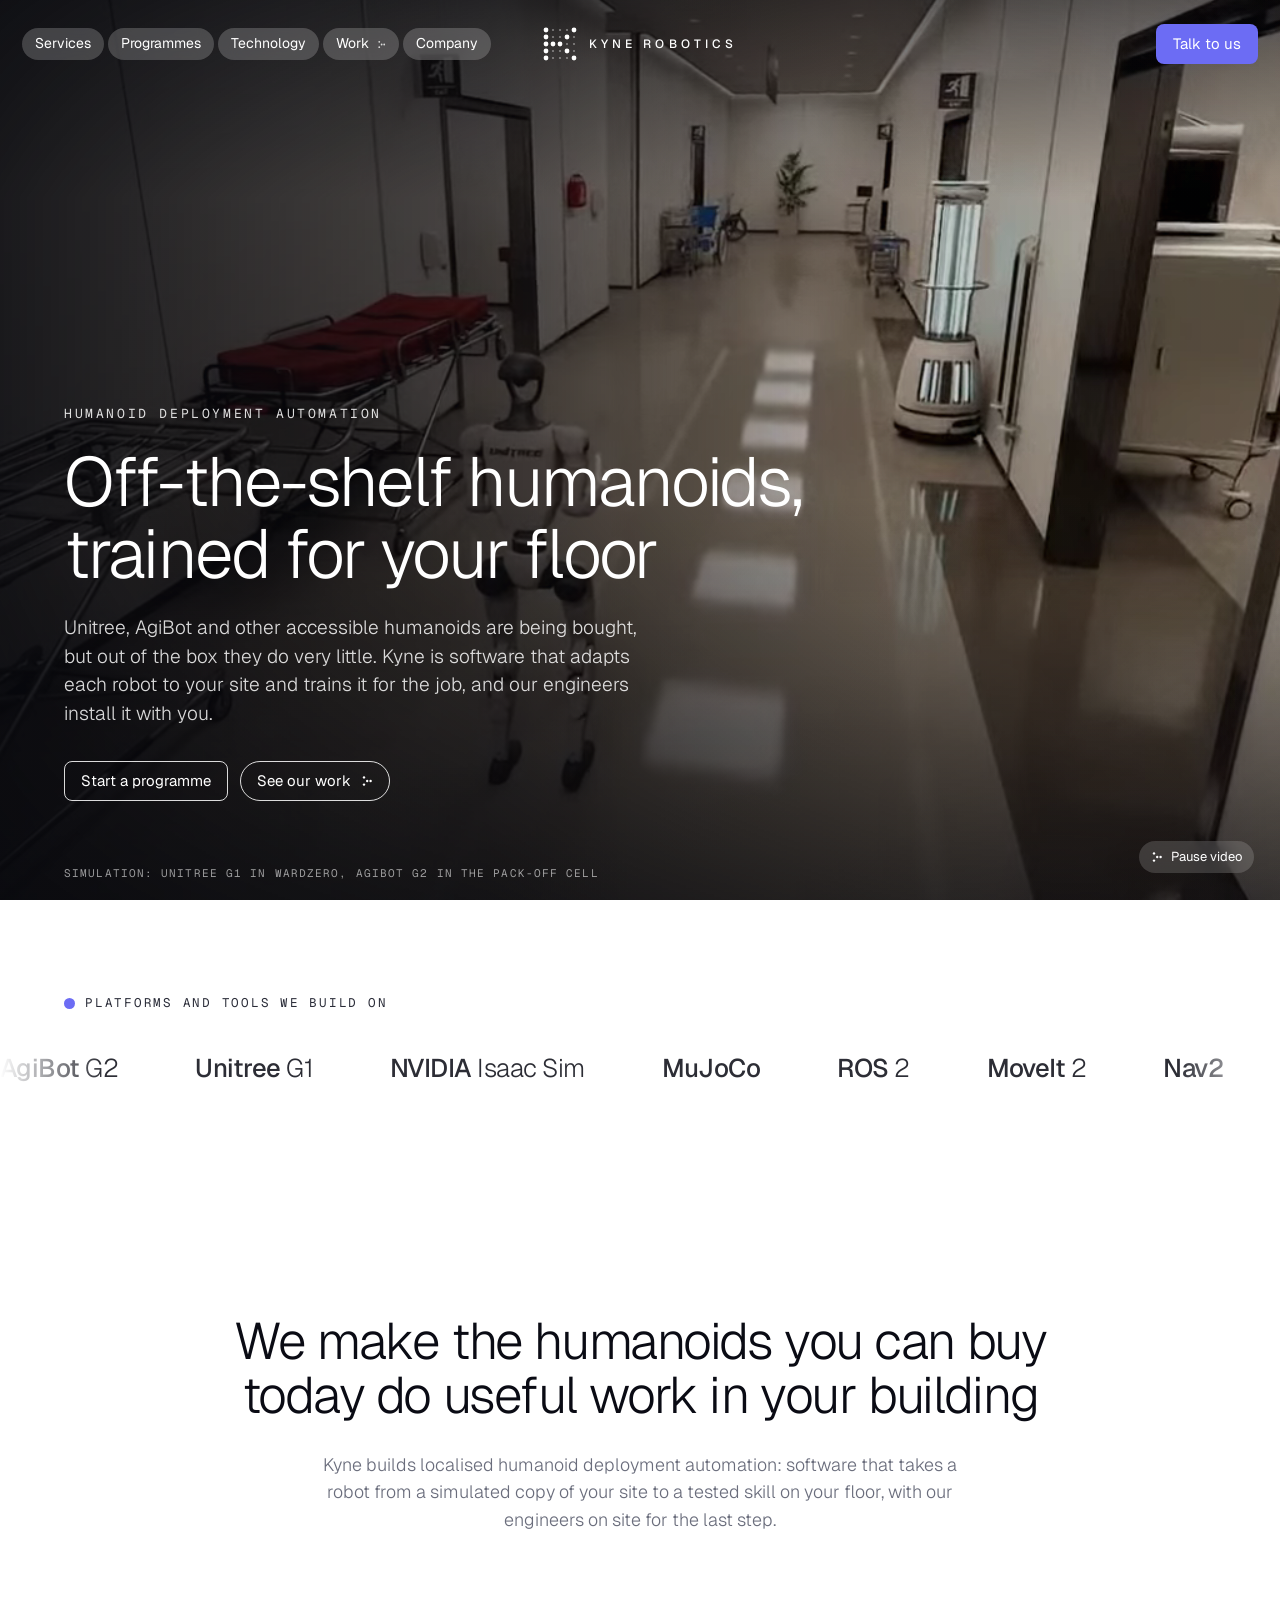
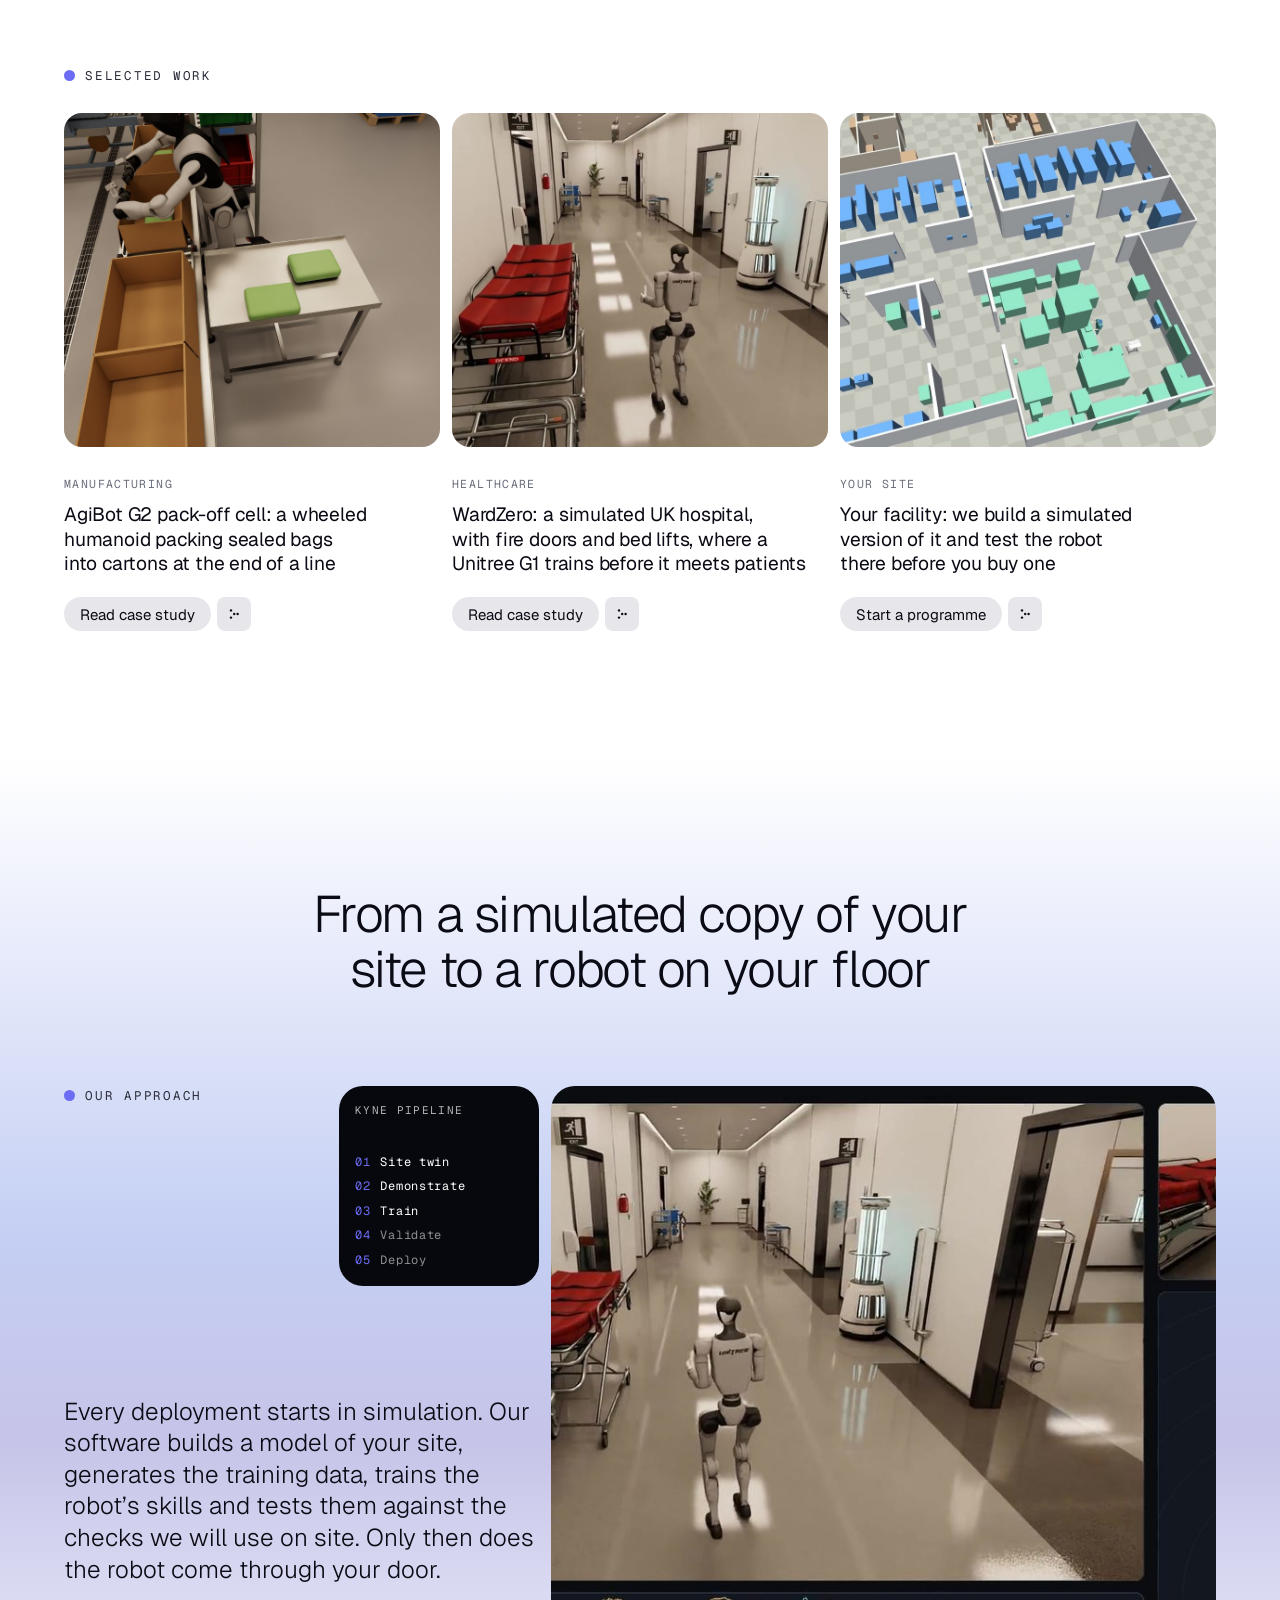
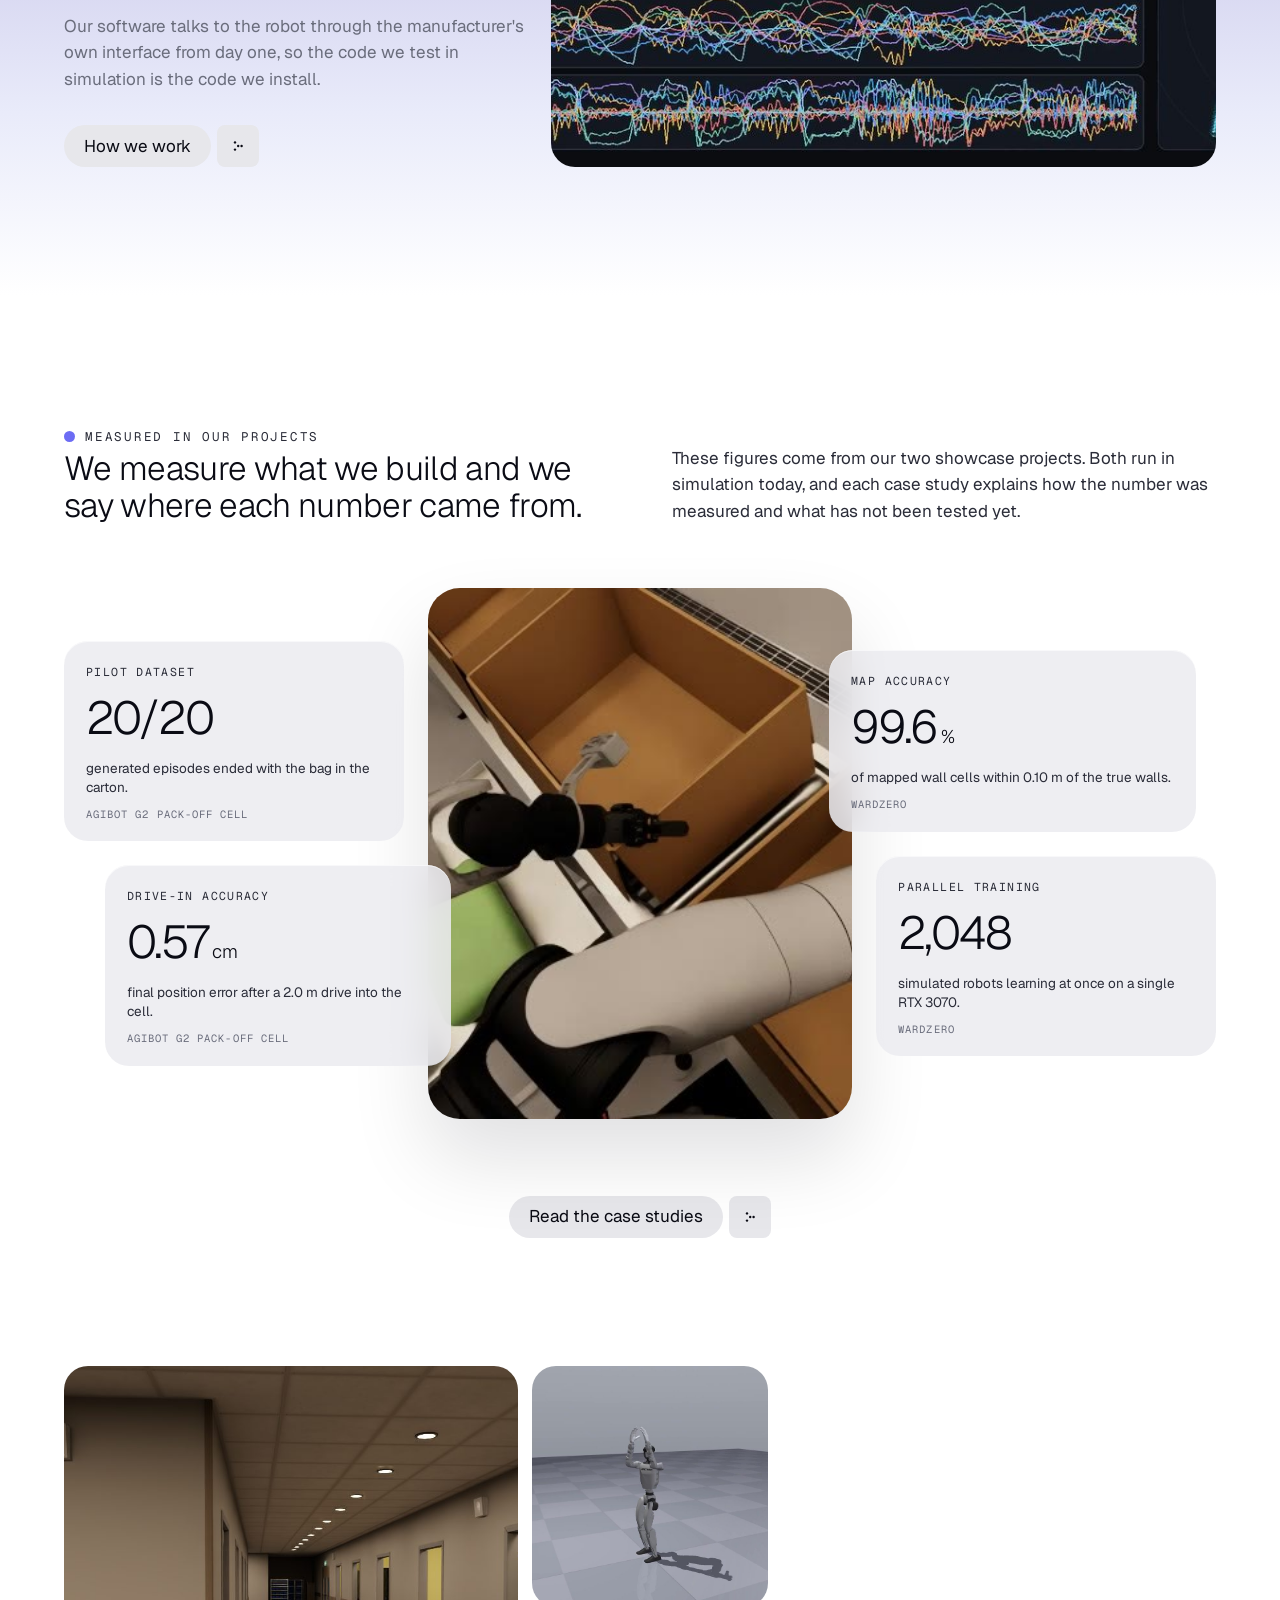
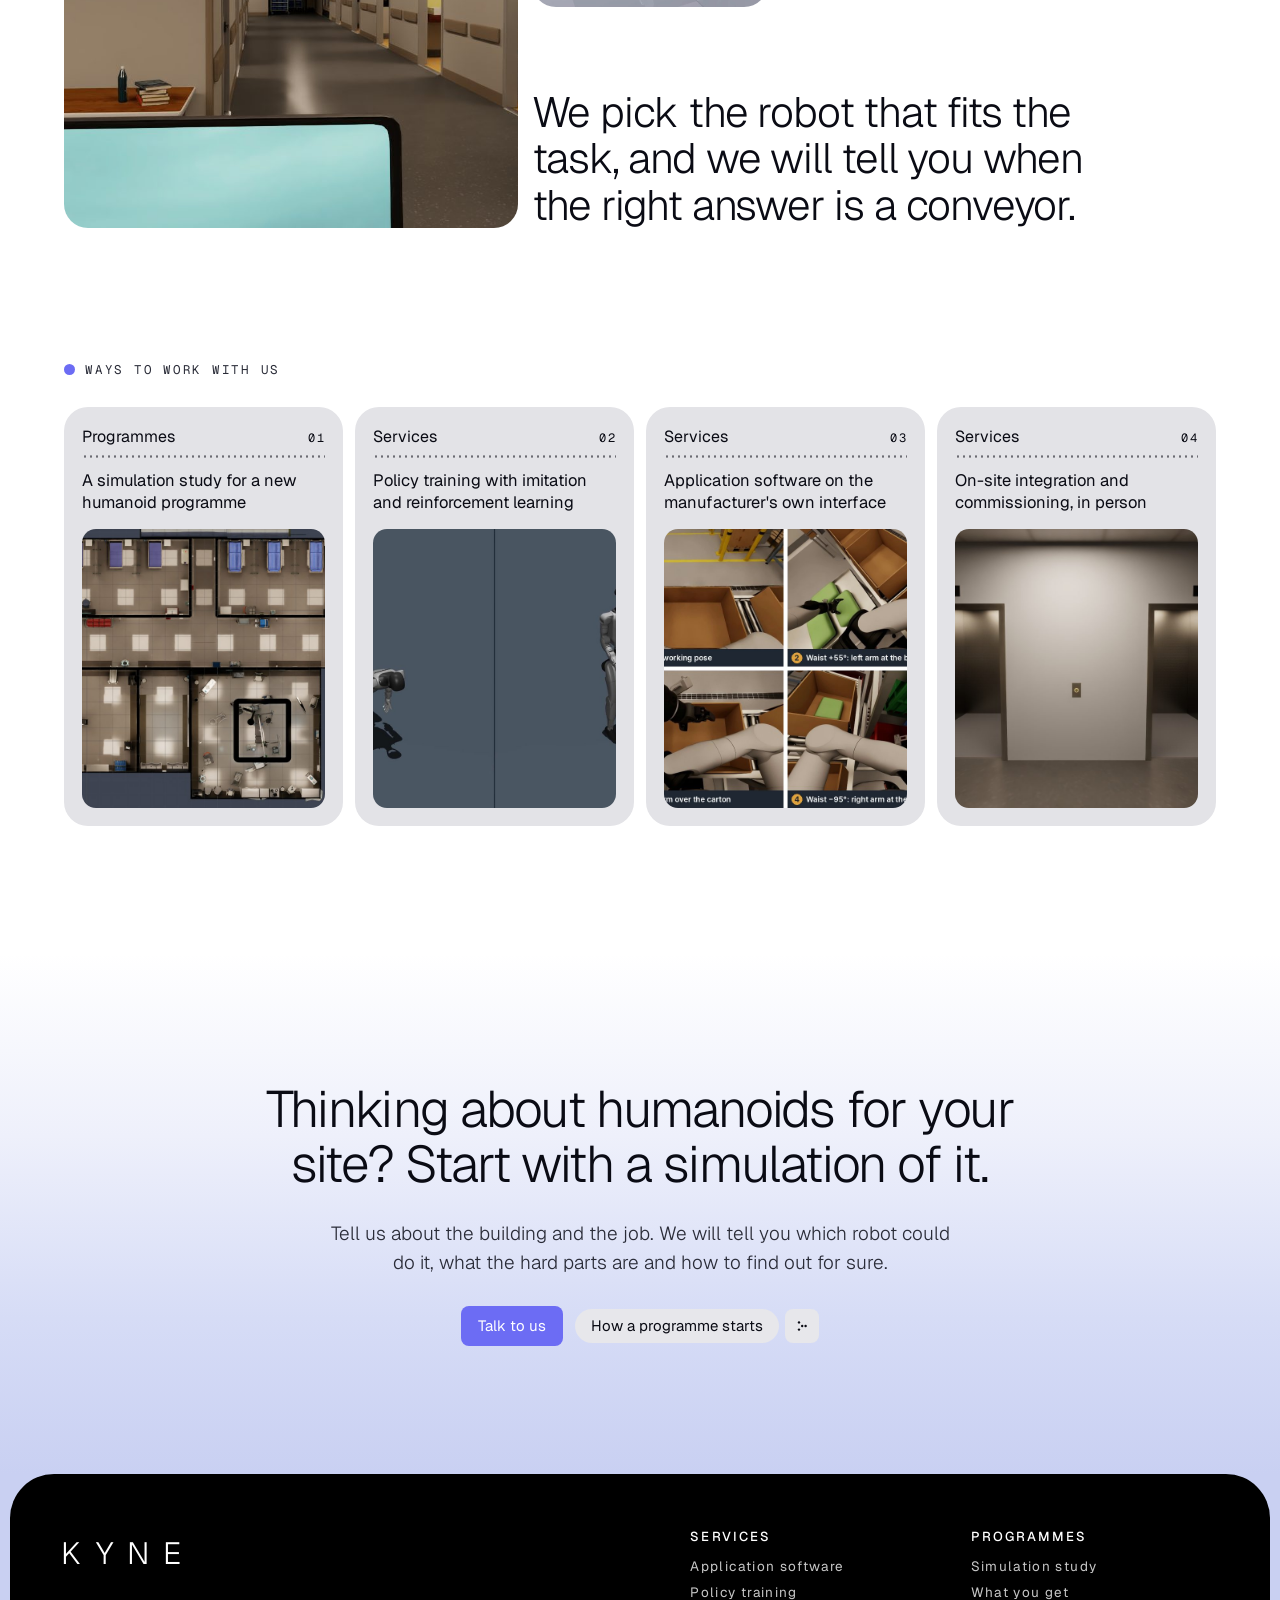
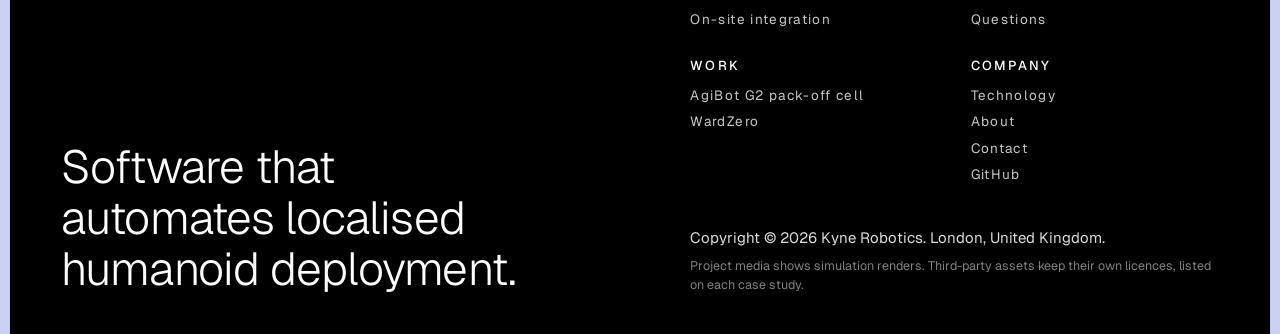
==== commit 82b0a590: "Position Kyne as localised humanoid deployment automation Home, services, technology, programmes and" ====
--- a/index.html
+++ b/index.html
@@ -3,10 +3,10 @@
 <head>
   <meta charset="utf-8">
   <meta name="viewport" content="width=device-width, initial-scale=1">
-  <title>Kyne Robotics: off-the-shelf humanoids, trained for your floor</title>
-  <meta name="description" content="Kyne Robotics is a robotics application company. We write the software, train the policies and integrate commercial humanoids and quadrupeds on site, starting with a simulation of your facility.">
+  <title>Kyne Robotics: humanoid deployment automation</title>
+  <meta name="description" content="Kyne Robotics builds software that automates localised humanoid deployment. It adapts Unitree, AgiBot and other off-the-shelf humanoids to your site and trains them for the job, and our engineers install them with you.">
   <meta property="og:title" content="Kyne Robotics">
-  <meta property="og:description" content="We make the humanoids and quadrupeds you can buy today do useful work in your building.">
+  <meta property="og:description" content="Software that automates localised humanoid deployment, from a simulated copy of your site to a tested skill on your floor.">
   <meta property="og:type" content="website">
   <meta property="og:image" content="https://kynerobotics.com/assets/media/home/og.jpg">
   <meta property="og:url" content="https://kynerobotics.com/">
@@ -83,9 +83,9 @@
     <div class="hero__inner">
       <div class="wrap">
         <div class="hero__content">
-          <p class="eyebrow eyebrow--plain eyebrow--light">Robotics applications</p>
+          <p class="eyebrow eyebrow--plain eyebrow--light">Humanoid deployment automation</p>
           <h1 class="display" id="hero-title">Off-the-shelf humanoids, trained for your floor</h1>
-          <p class="hero__lead">Kyne Robotics writes the software and trains the policies that turn commercial humanoids and quadrupeds into robots that do a real job. Then we install them on your site.</p>
+          <p class="hero__lead">Unitree, AgiBot and other accessible humanoids are being bought, but out of the box they do very little. Kyne is software that adapts each robot to your site and trains it for the job, and our engineers install it with you.</p>
           <div class="actions">
             <a class="btn btn--outline" href="programmes.html">Start a programme</a>
             <a class="btn btn--outline btn--round" href="work.html">See our work <span class="dots" aria-hidden="true"></span></a>
@@ -130,8 +130,8 @@
   <section class="section" aria-labelledby="statement-title">
     <div class="wrap">
       <div class="statement" data-reveal>
-        <h2 class="h2" id="statement-title">We make the humanoids and quadrupeds you can buy today do useful work in your building</h2>
-        <p>Kyne Robotics is a robotics application company. We work on everything between a robot that walks out of its crate and a robot that earns its place on your floor.</p>
+        <h2 class="h2" id="statement-title">We make the humanoids you can buy today do useful work in your building</h2>
+        <p>Kyne builds localised humanoid deployment automation: software that takes a robot from a simulated copy of your site to a tested skill on your floor, with our engineers on site for the last step.</p>
       </div>
     </div>
   </section>
@@ -189,7 +189,7 @@
             </div>
           </div>
           <div class="feature__text" data-reveal>
-            <p class="lead">Every project starts in simulation. We model your site, put the robot in it and collect demonstrations. We train on that data, test against the checks we will use on site, and only then bring the robot through your door.</p>
+            <p class="lead">Every deployment starts in simulation. Our software builds a model of your site, generates the training data, trains the robot’s skills and tests them against the checks we will use on site. Only then does the robot come through your door.</p>
             <p class="muted">Our software talks to the robot through the manufacturer's own interface from day one, so the code we test in simulation is the code we install.</p>
             <a class="pill-link pill-link--lg mt-s" href="technology.html"><span class="pill-link__label">How we work</span><span class="pill-link__icon"><span class="dots" aria-hidden="true"></span></span></a>
           </div>
@@ -307,7 +307,7 @@
   <div class="site-footer__inner">
     <div class="site-footer__left">
       <a class="site-footer__word" href="index.html">Kyne</a>
-      <p class="site-footer__line">We make <span class="nowrap">off-the-shelf</span> humanoids and quadrupeds do useful work.</p>
+      <p class="site-footer__line">Software that automates localised humanoid deployment.</p>
     </div>
     <div class="site-footer__right">
       <div class="footer-cols">
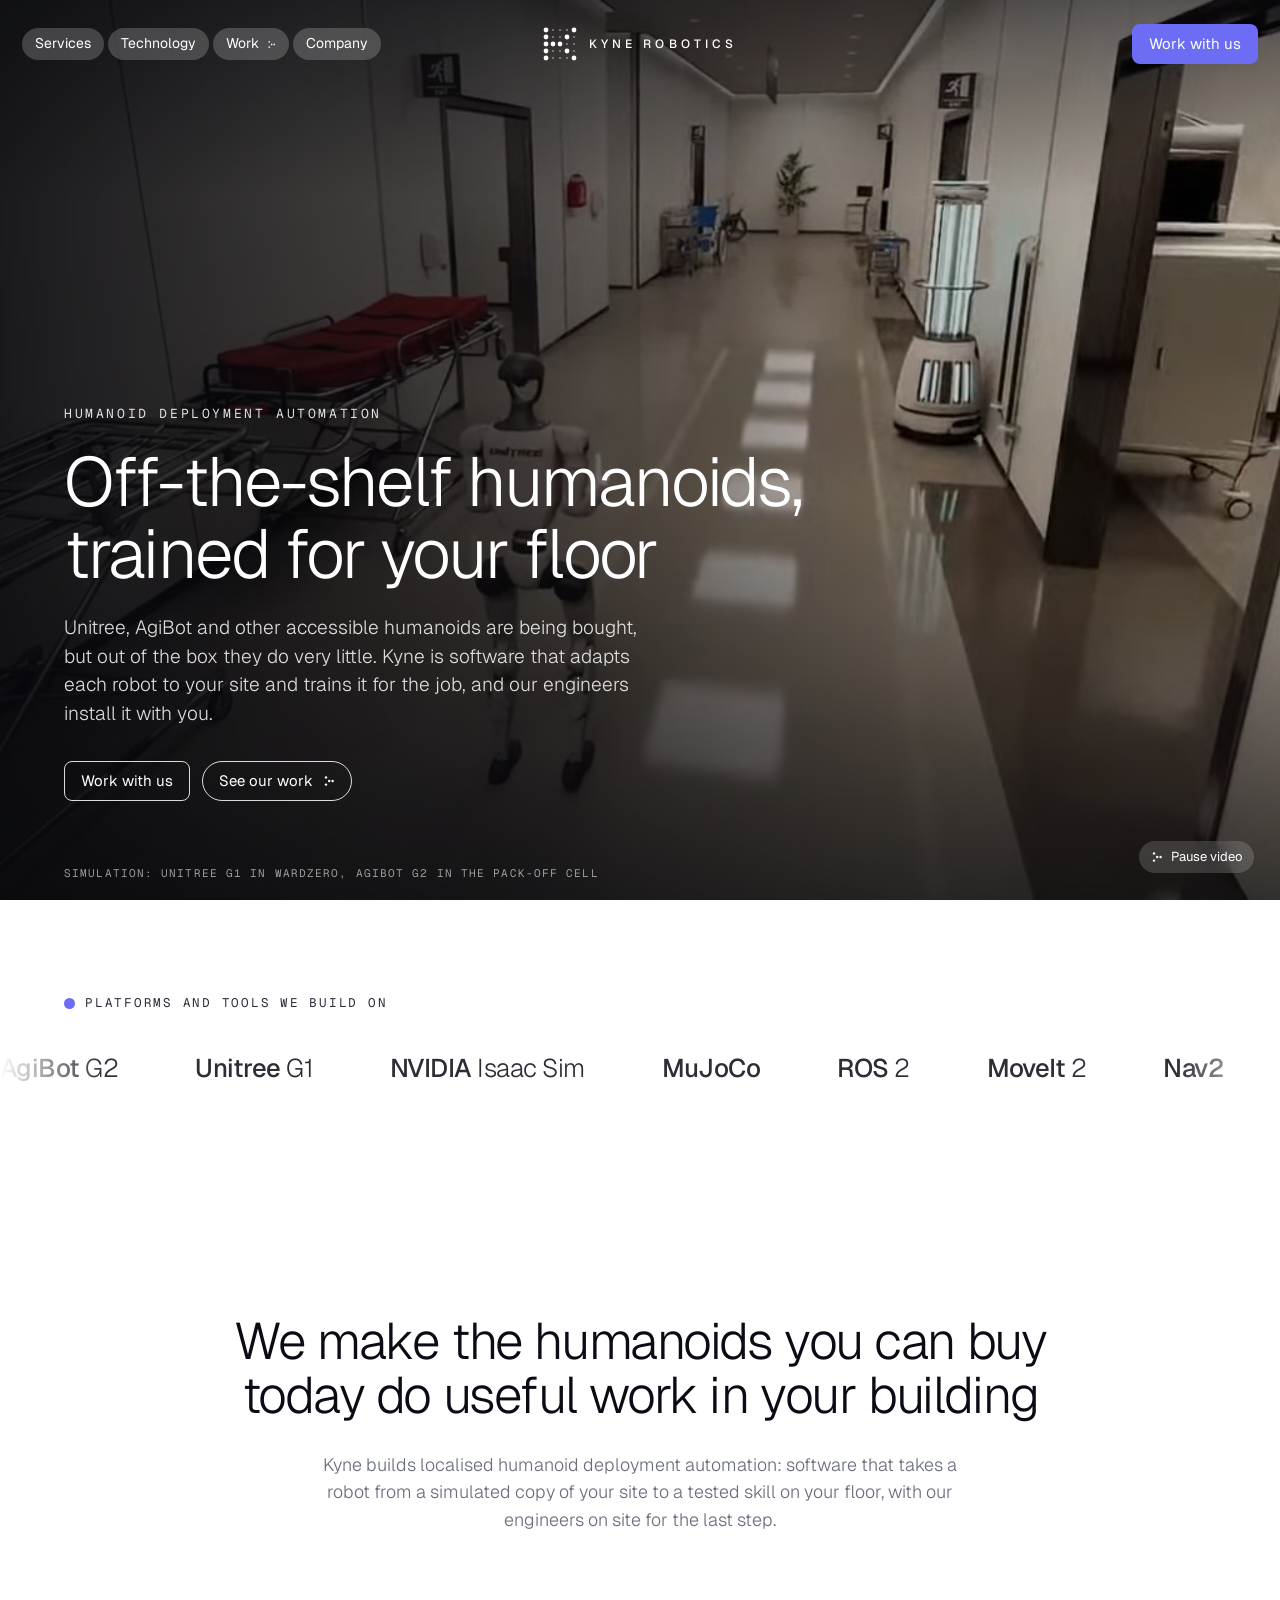
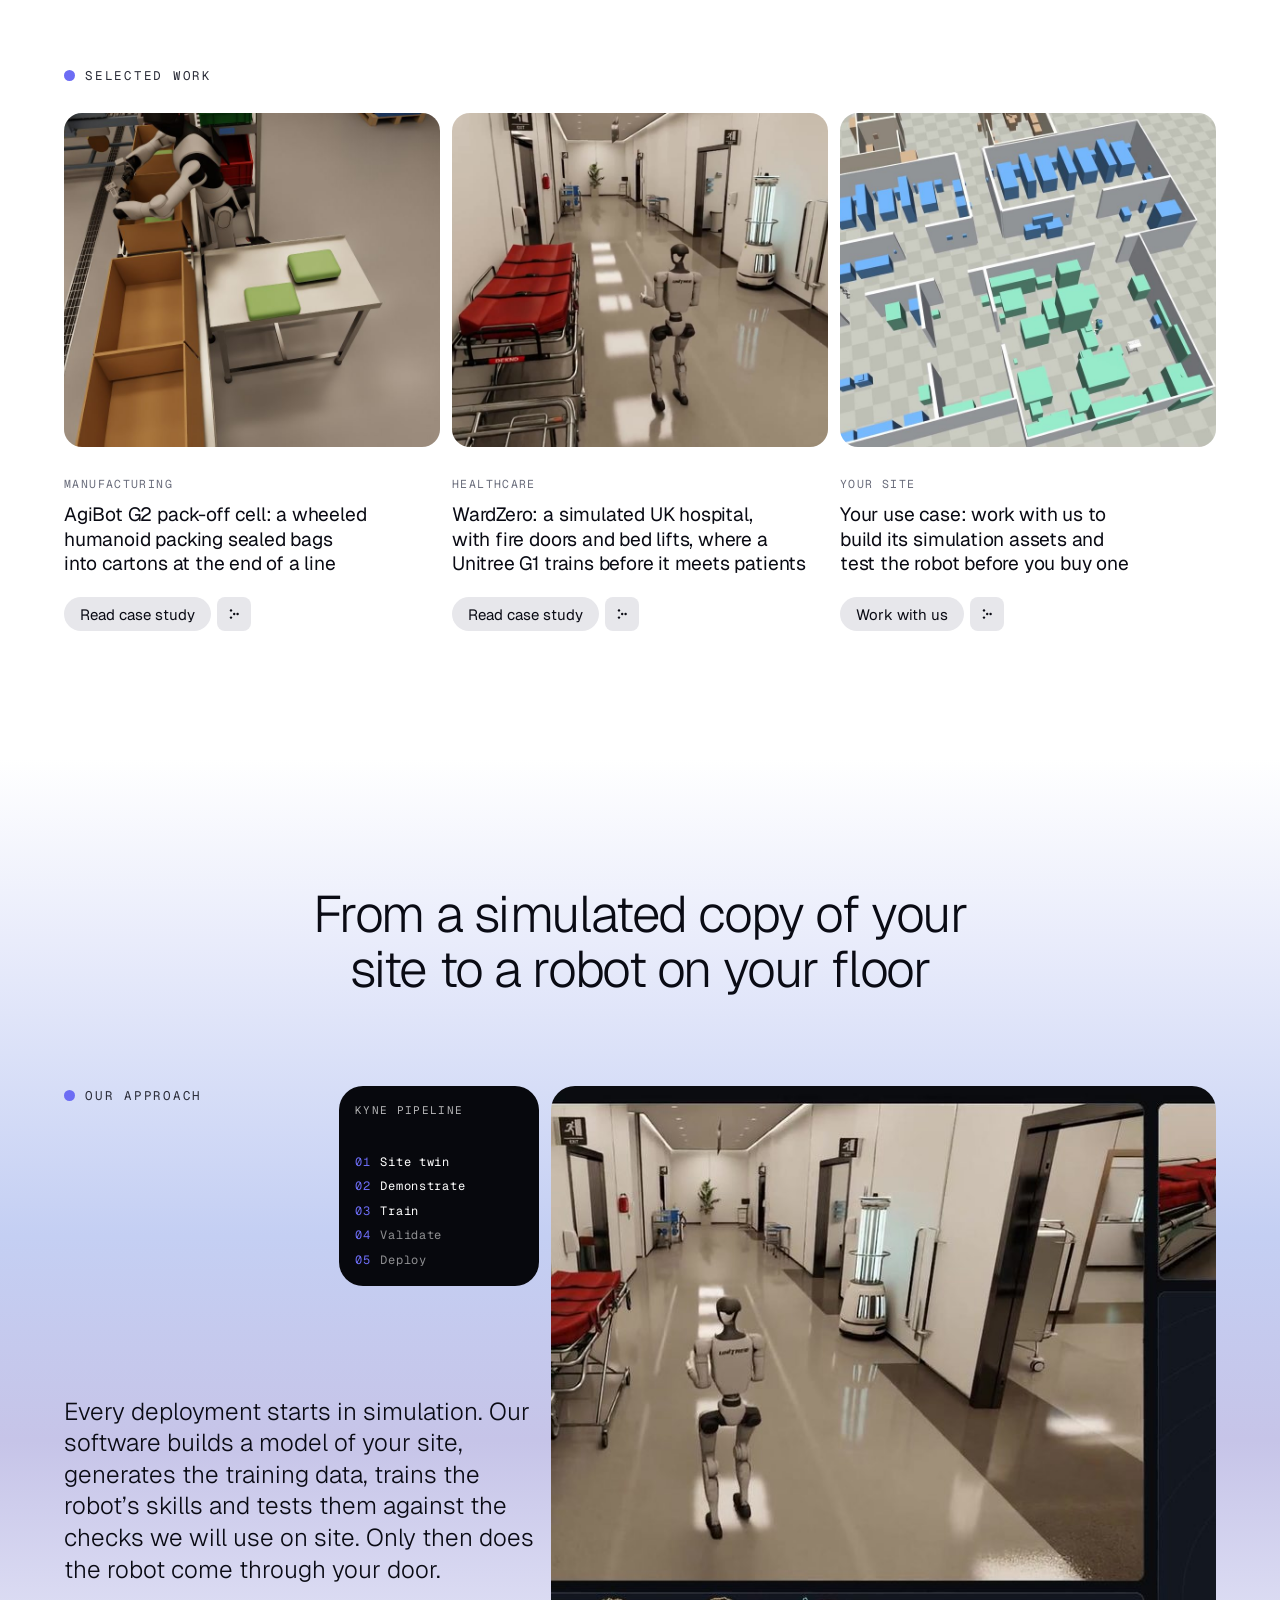
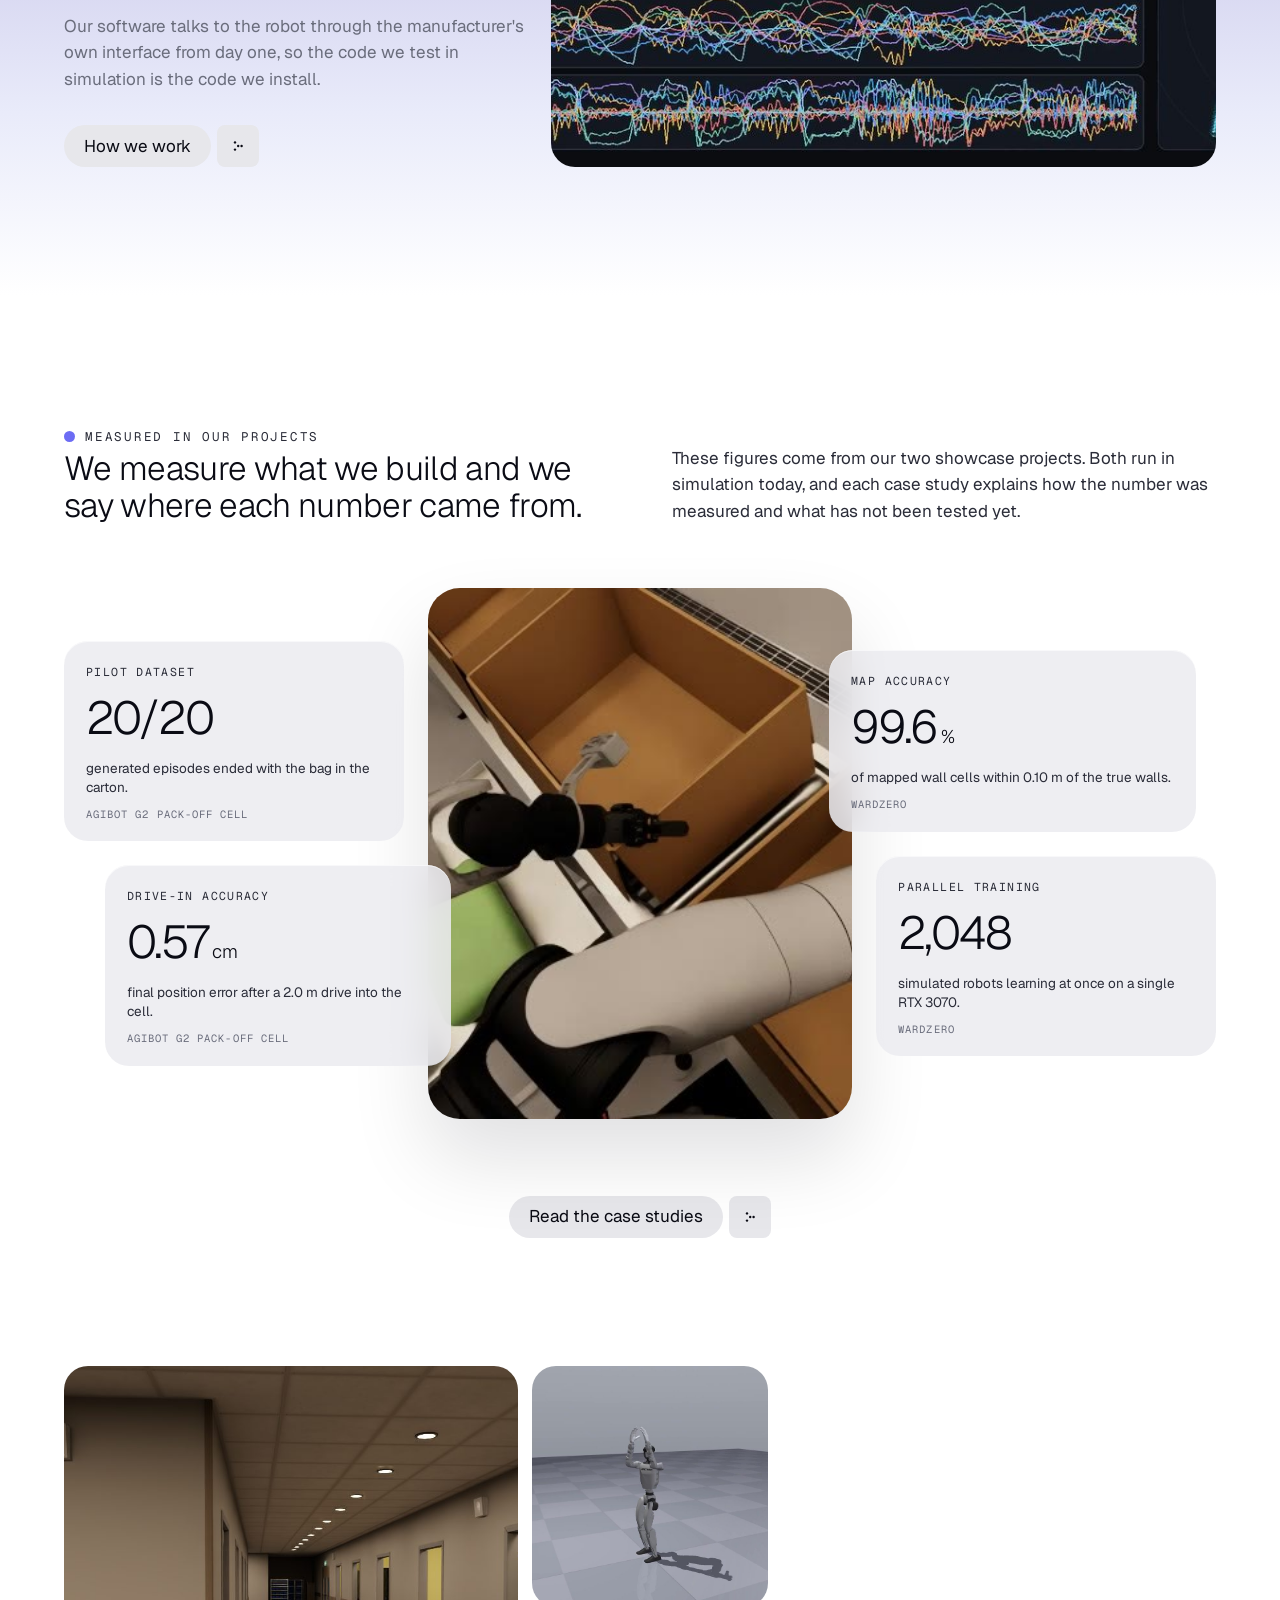
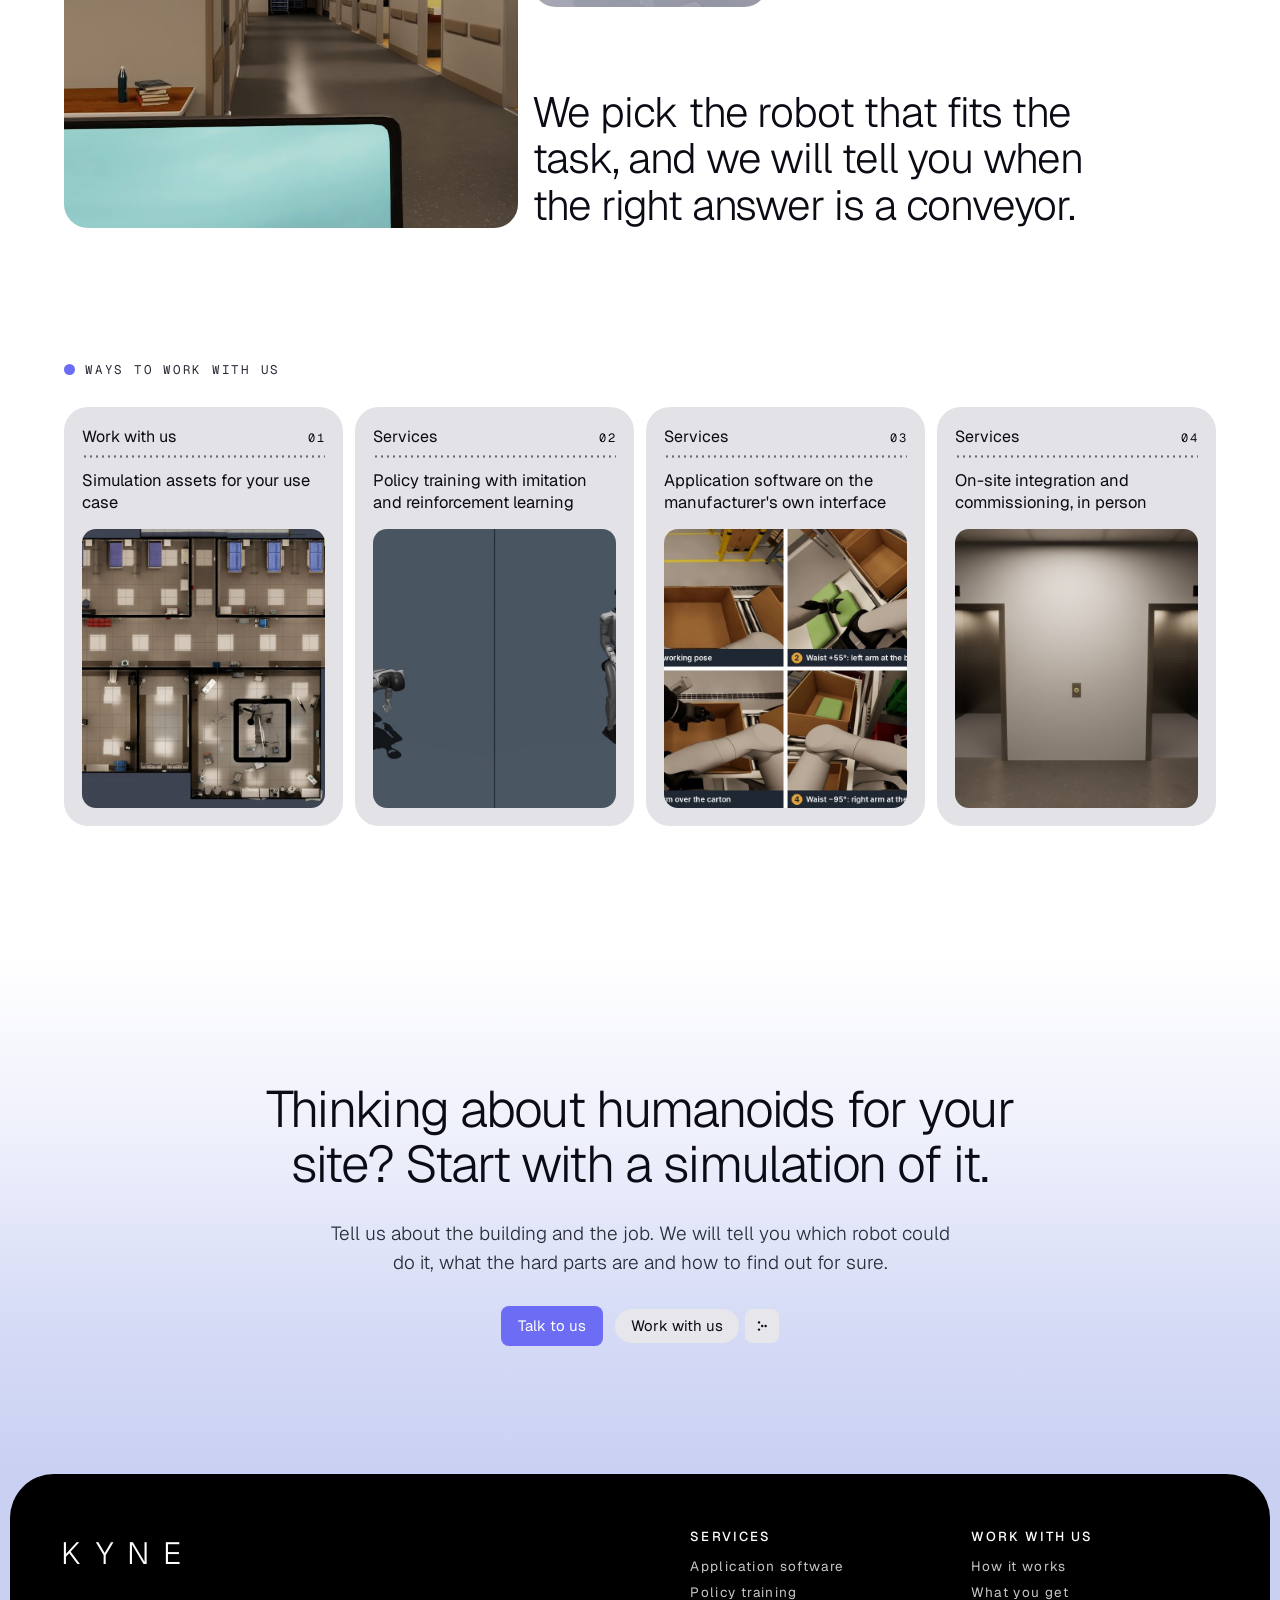
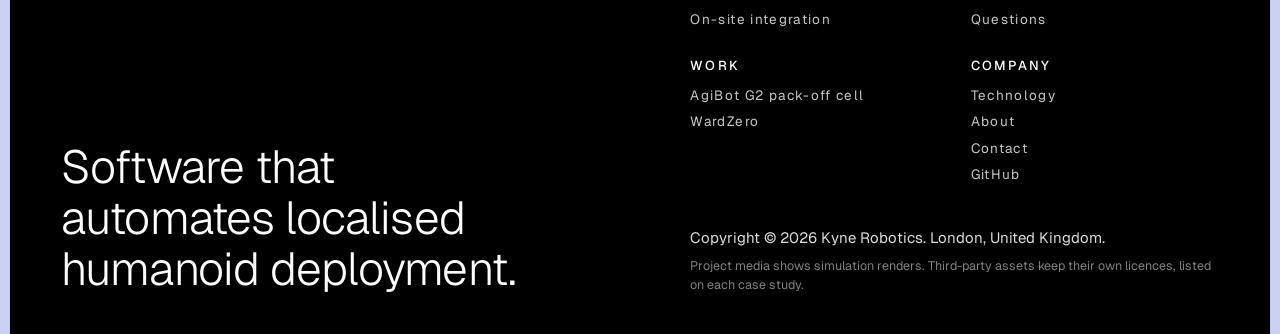
==== commit 61e58dee: "Replace "Start a programme" with "Work with us" The programmes page becomes work-with-us.html and in" ====
--- a/index.html
+++ b/index.html
@@ -26,7 +26,6 @@
   <div class="nav-slot">
     <nav class="nav" aria-label="Main">
       <a class="nav__link" data-nav="services" href="services.html">Services</a>
-      <a class="nav__link" data-nav="programmes" href="programmes.html">Programmes</a>
       <a class="nav__link" data-nav="technology" href="technology.html">Technology</a>
       <div class="nav__item">
         <a class="nav__link" data-nav="work" href="work.html">Work <span class="dots" aria-hidden="true"></span></a>
@@ -44,7 +43,7 @@
     <span class="brand__word" aria-hidden="true">Kyne Robotics</span>
   </a>
   <div class="header-cta">
-    <a class="btn btn--accent" href="contact.html">Talk to us</a>
+    <a class="btn btn--accent" href="work-with-us.html">Work with us</a>
     <button class="menu-toggle" type="button" data-menu-open aria-expanded="false" aria-controls="mobile-menu">
       <span class="menu-toggle__bars" aria-hidden="true"></span>Menu
     </button>
@@ -60,14 +59,14 @@
   </div>
   <nav aria-label="Mobile">
     <a href="services.html">Services</a>
-    <a href="programmes.html">Programmes</a>
     <a href="technology.html">Technology</a>
     <a href="work.html">Work</a>
     <a class="sub" href="work-packoff-cell.html">AgiBot G2 pack-off cell</a>
     <a class="sub" href="work-wardzero.html">WardZero</a>
     <a href="company.html">Company</a>
+    <a href="contact.html">Contact</a>
   </nav>
-  <a class="btn btn--accent" href="contact.html">Talk to us</a>
+  <a class="btn btn--accent" href="work-with-us.html">Work with us</a>
 </div>
 <!-- /@header -->
 
@@ -87,7 +86,7 @@
           <h1 class="display" id="hero-title">Off-the-shelf humanoids, trained for your floor</h1>
           <p class="hero__lead">Unitree, AgiBot and other accessible humanoids are being bought, but out of the box they do very little. Kyne is software that adapts each robot to your site and trains it for the job, and our engineers install it with you.</p>
           <div class="actions">
-            <a class="btn btn--outline" href="programmes.html">Start a programme</a>
+            <a class="btn btn--outline" href="work-with-us.html">Work with us</a>
             <a class="btn btn--outline btn--round" href="work.html">See our work <span class="dots" aria-hidden="true"></span></a>
           </div>
         </div>
@@ -156,12 +155,12 @@
             <span class="pill-link"><span class="pill-link__label">Read case study</span><span class="pill-link__icon"><span class="dots" aria-hidden="true"></span></span></span>
           </div>
         </a>
-        <a class="case-card" href="programmes.html" data-reveal>
+        <a class="case-card" href="work-with-us.html" data-reveal>
           <div class="case-card__media"><img src="assets/media/wardzero/03_mujoco_world.jpg" alt="A fast-physics model of a building with walls, furniture and a humanoid robot in a corridor" loading="lazy"></div>
           <div>
             <p class="case-card__tag">Your site</p>
-            <h3 class="case-card__title">Your facility: we build a simulated version of it and test the robot there before you buy one</h3>
-            <span class="pill-link"><span class="pill-link__label">Start a programme</span><span class="pill-link__icon"><span class="dots" aria-hidden="true"></span></span></span>
+            <h3 class="case-card__title">Your use case: work with us to build its simulation assets and test the robot before you buy one</h3>
+            <span class="pill-link"><span class="pill-link__label">Work with us</span><span class="pill-link__icon"><span class="dots" aria-hidden="true"></span></span></span>
           </div>
         </a>
       </div>
@@ -265,9 +264,9 @@
     <div class="wrap">
       <p class="eyebrow" id="ways-title">Ways to work with us</p>
       <div class="grid-4">
-        <a class="tile" href="programmes.html" data-reveal>
-          <div class="tile__top"><span class="tile__name">Programmes</span><span class="tile__num">01</span></div>
-          <p class="tile__title">A simulation study for a new humanoid programme</p>
+        <a class="tile" href="work-with-us.html" data-reveal>
+          <div class="tile__top"><span class="tile__name">Work with us</span><span class="tile__num">01</span></div>
+          <p class="tile__title">Simulation assets for your use case</p>
           <div class="tile__media"><img src="assets/media/wardzero/wing_plan.jpg" alt="Plan view of the simulated surgical wing" loading="lazy"></div>
         </a>
         <a class="tile" href="services.html#policies" data-reveal>
@@ -295,7 +294,7 @@
       <p data-reveal>Tell us about the building and the job. We will tell you which robot could do it, what the hard parts are and how to find out for sure.</p>
       <div class="actions" data-reveal>
         <a class="btn btn--accent" href="contact.html">Talk to us</a>
-        <a class="pill-link" href="programmes.html"><span class="pill-link__label">How a programme starts</span><span class="pill-link__icon"><span class="dots" aria-hidden="true"></span></span></a>
+        <a class="pill-link" href="work-with-us.html"><span class="pill-link__label">Work with us</span><span class="pill-link__icon"><span class="dots" aria-hidden="true"></span></span></a>
       </div>
     </div>
   </section>
@@ -320,11 +319,11 @@
           </ul>
         </div>
         <div>
-          <h2><a href="programmes.html">Programmes</a></h2>
+          <h2><a href="work-with-us.html">Work with us</a></h2>
           <ul>
-            <li><a href="programmes.html#study">Simulation study</a></li>
-            <li><a href="programmes.html#deliverables">What you get</a></li>
-            <li><a href="programmes.html#faq">Questions</a></li>
+            <li><a href="work-with-us.html#study">How it works</a></li>
+            <li><a href="work-with-us.html#deliverables">What you get</a></li>
+            <li><a href="work-with-us.html#faq">Questions</a></li>
           </ul>
         </div>
         <div>
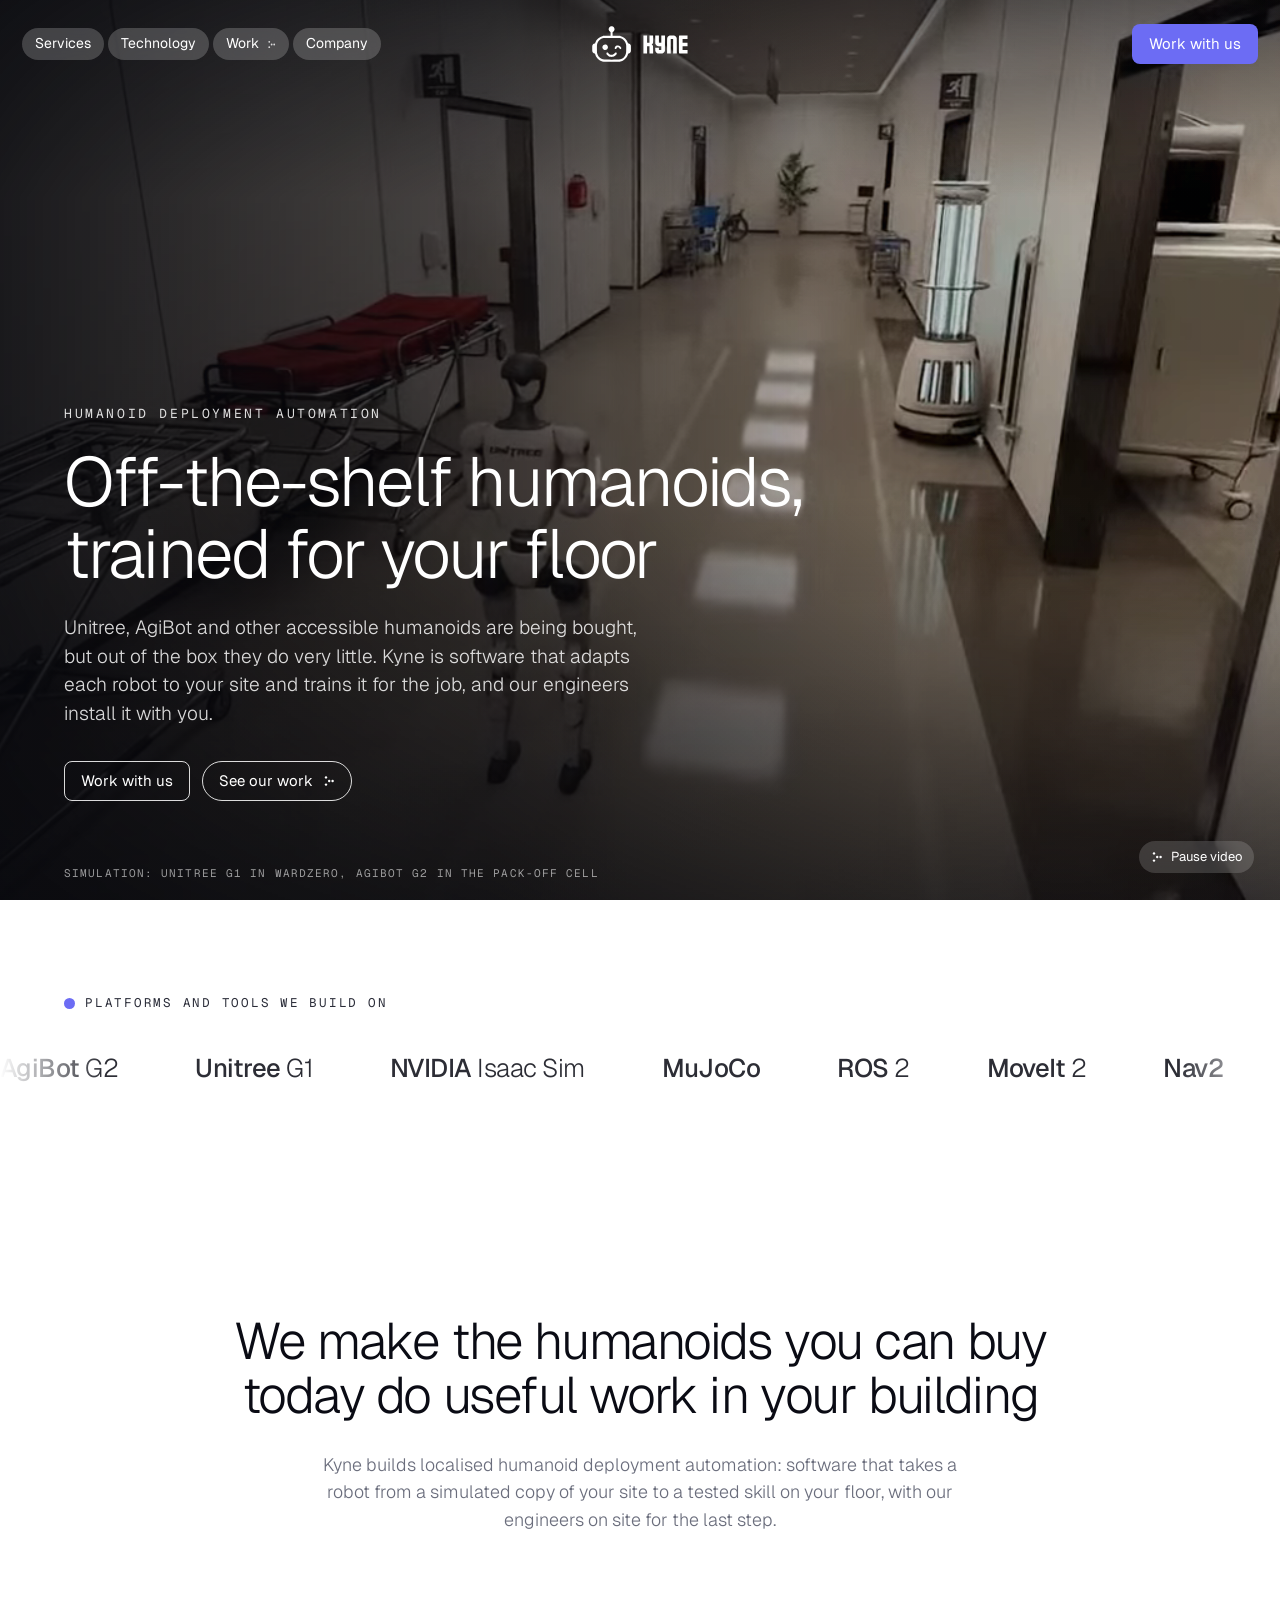
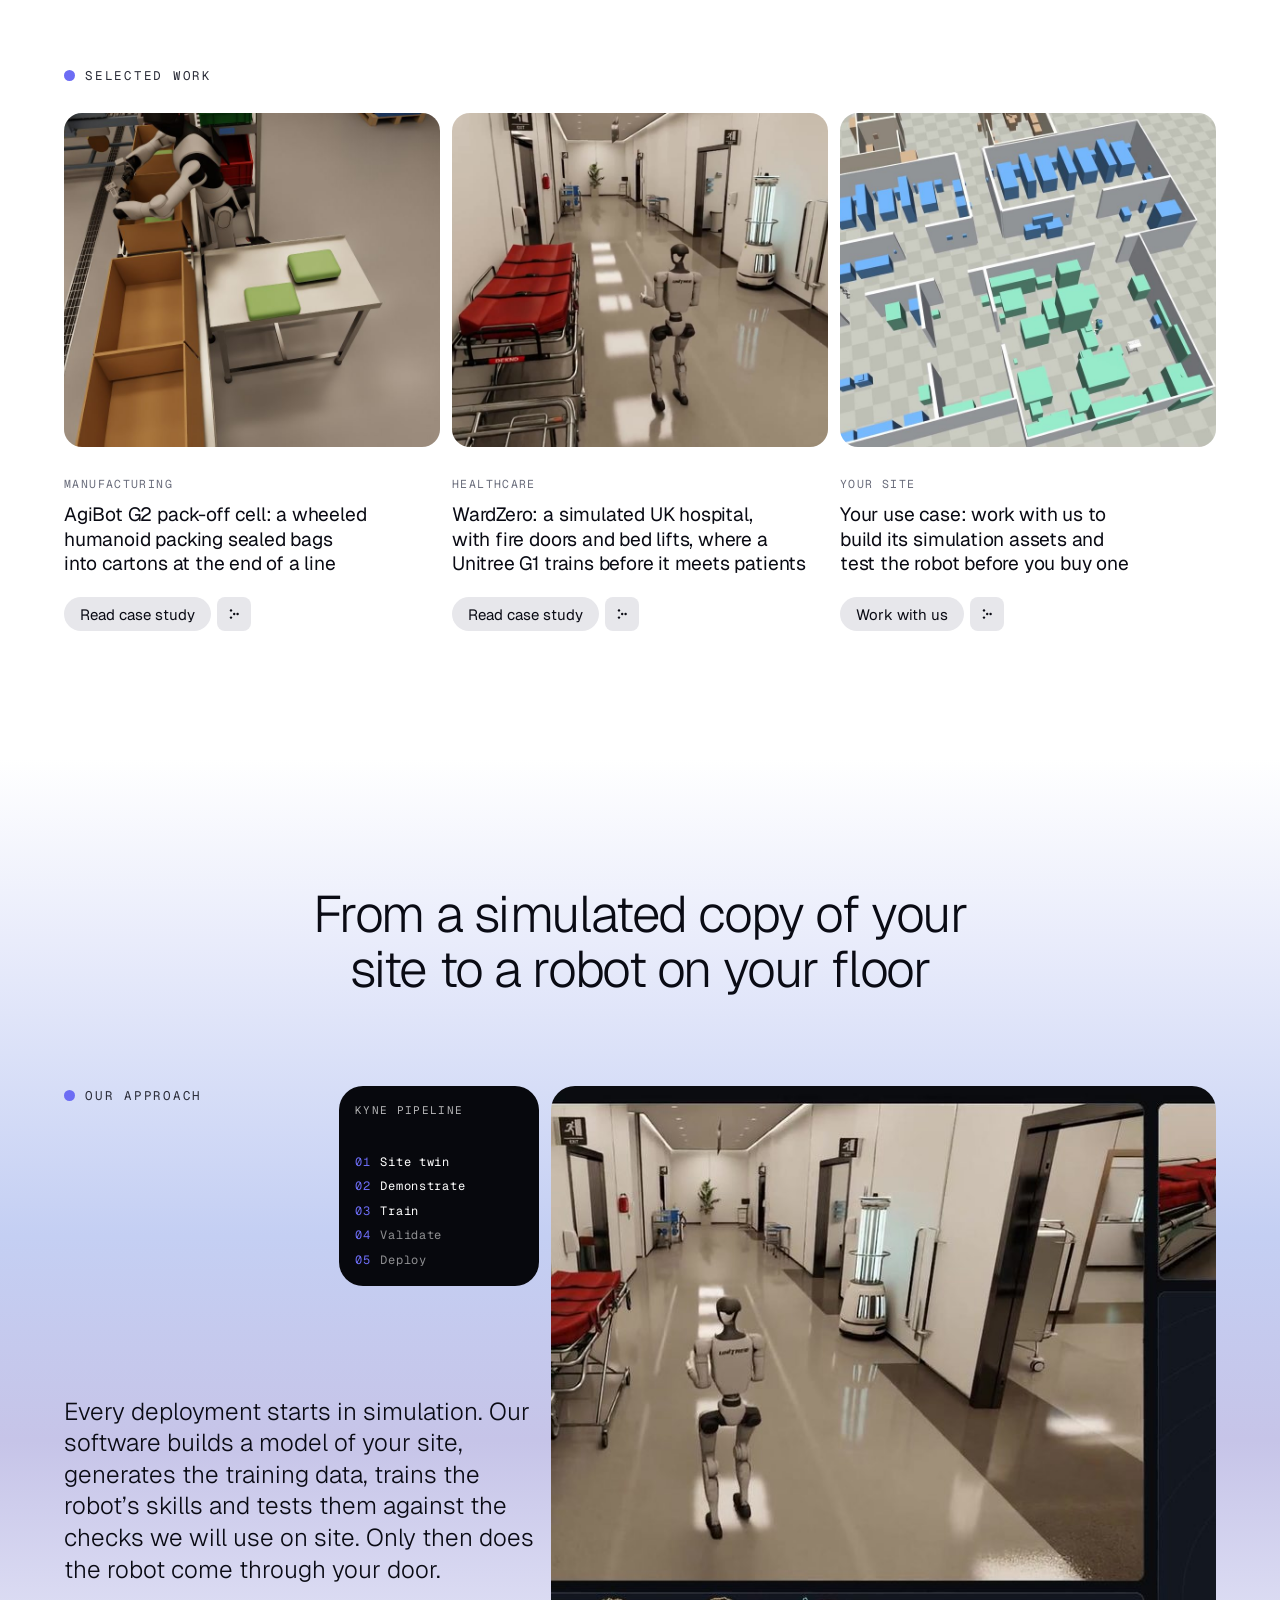
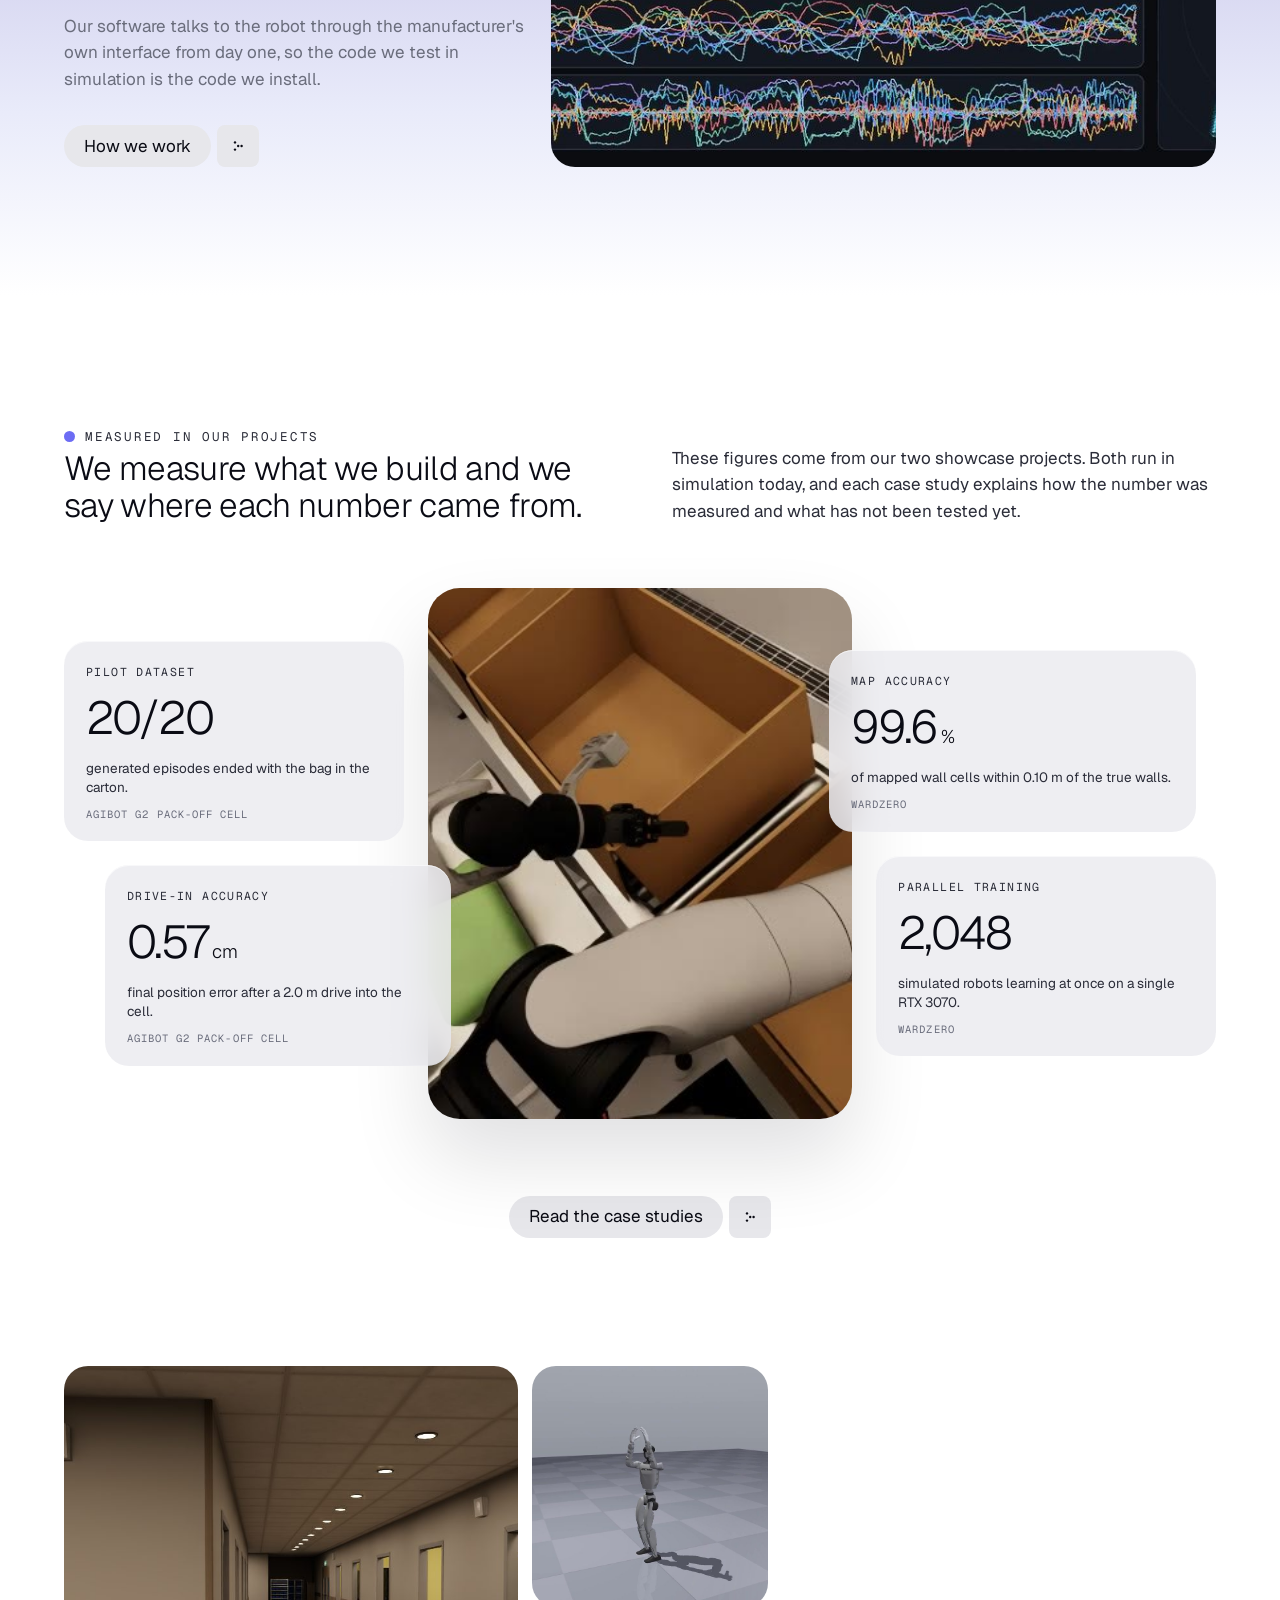
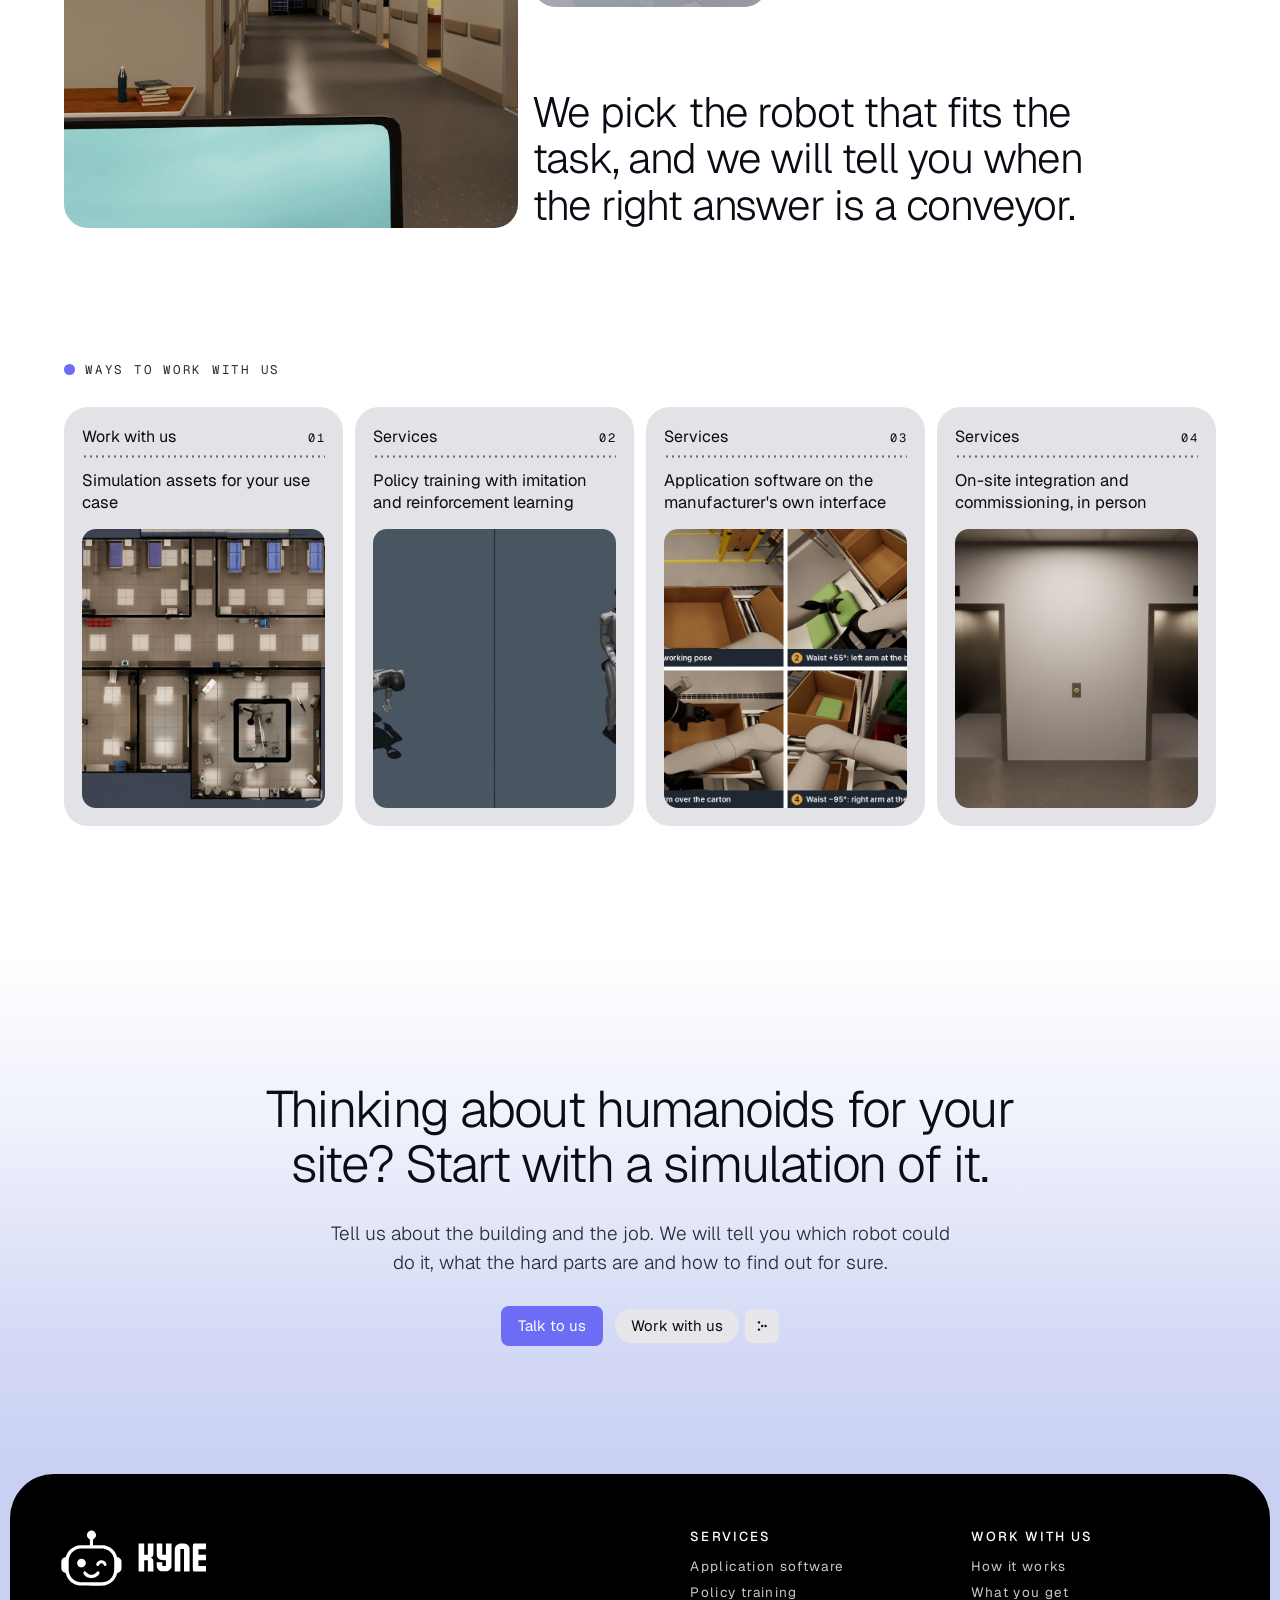
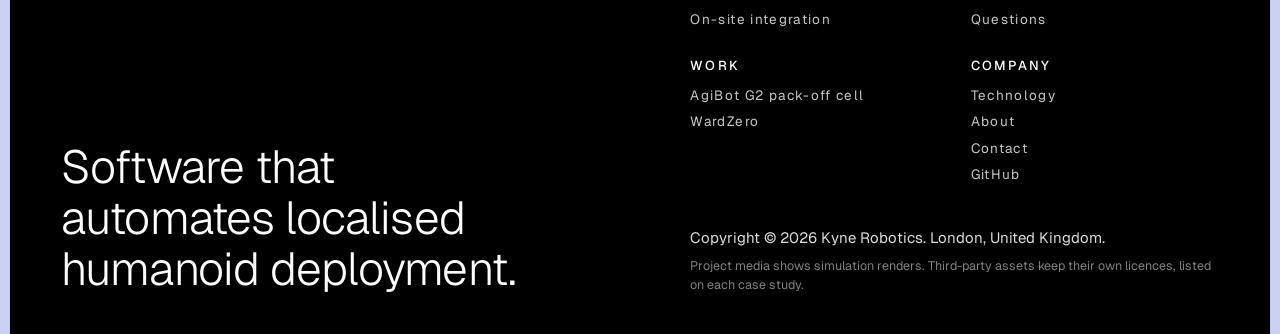
==== commit 158b0ae7: "Use the Kyne Robotics logo The robot-head mark and KYNE wordmark replace the placeholder dot mark in" ====
--- a/index.html
+++ b/index.html
@@ -39,8 +39,8 @@
     </nav>
   </div>
   <a class="brand" href="index.html" aria-label="Kyne Robotics home">
-    <svg class="brand__mark" viewBox="0 0 34 34" fill="currentColor" aria-hidden="true" focusable="false"><circle cx="3" cy="3" r="2.4"/><circle cx="10" cy="3" r="1.1" opacity="0.4"/><circle cx="17" cy="3" r="1.1" opacity="0.4"/><circle cx="24" cy="3" r="1.1" opacity="0.4"/><circle cx="31" cy="3" r="2.4"/><circle cx="3" cy="10" r="2.4"/><circle cx="10" cy="10" r="1.1" opacity="0.4"/><circle cx="17" cy="10" r="1.1" opacity="0.4"/><circle cx="24" cy="10" r="2.4"/><circle cx="31" cy="10" r="1.1" opacity="0.4"/><circle cx="3" cy="17" r="2.4"/><circle cx="10" cy="17" r="2.4"/><circle cx="17" cy="17" r="2.4"/><circle cx="24" cy="17" r="1.1" opacity="0.4"/><circle cx="31" cy="17" r="1.1" opacity="0.4"/><circle cx="3" cy="24" r="2.4"/><circle cx="10" cy="24" r="1.1" opacity="0.4"/><circle cx="17" cy="24" r="1.1" opacity="0.4"/><circle cx="24" cy="24" r="2.4"/><circle cx="31" cy="24" r="1.1" opacity="0.4"/><circle cx="3" cy="31" r="2.4"/><circle cx="10" cy="31" r="1.1" opacity="0.4"/><circle cx="17" cy="31" r="1.1" opacity="0.4"/><circle cx="24" cy="31" r="1.1" opacity="0.4"/><circle cx="31" cy="31" r="2.4"/></svg>
-    <span class="brand__word" aria-hidden="true">Kyne Robotics</span>
+    <svg class="brand__mark" viewBox="0 0 714 656" fill="currentColor" aria-hidden="true" focusable="false"><path fill-rule="evenodd" d="M211.5,650.5C178.8,646.0 151.8,635.0 125.1,615.3C114.5,607.5 94.8,587.2 86.8,576.0C74.9,559.2 65.4,539.0 59.4,517.7C58.0,512.6 55.9,507.5 54.7,506.2C53.6,505.0 49.8,503.1 46.3,502.0C35.2,498.6 28.9,494.9 21.4,487.5C16.5,482.7 13.1,478.2 10.7,473.4C4.5,461.1 4.0,456.3 4.0,409.3C4.0,363.2 4.5,358.6 10.0,347.3C16.5,334.0 27.0,325.6 44.2,320.0C52.2,317.4 56.0,315.6 57.2,313.9C58.2,312.6 60.1,307.6 61.4,302.9C78.4,244.0 132.6,196.0 198.2,181.8C208.2,179.7 210.3,179.6 273.5,179.6L338.5,179.5L338.8,147.5C339.1,110.8 339.3,111.4 330.7,106.3C320.0,99.9 308.8,85.7 305.2,74.0C303.1,67.0 303.2,55.4 305.4,47.1C311.4,24.9 327.3,9.9 349.5,5.3C356.3,4.0 357.8,4.0 364.8,5.4C388.3,10.2 404.7,27.1 409.6,51.9C411.0,58.9 411.1,61.5 410.1,67.4C407.8,81.8 397.4,97.0 383.6,105.9C379.9,108.3 376.7,111.3 376.1,112.8C375.3,114.6 375.1,125.7 375.2,147.5L375.5,179.5L440.5,179.6C504.5,179.6 505.7,179.7 516.0,181.9C582.4,196.4 635.2,244.0 653.0,305.2C654.3,309.4 656.2,313.8 657.4,314.9C658.5,315.9 662.9,317.8 667.0,319.0C688.9,325.4 701.4,337.3 707.7,357.6C709.3,363.0 709.5,367.7 709.5,410.0C709.5,455.3 709.4,456.7 707.3,463.5C701.3,482.3 688.5,495.0 668.9,501.5C660.1,504.5 656.7,507.5 655.5,513.7C652.6,529.5 639.0,559.6 627.7,575.2C602.0,611.0 563.0,637.3 521.3,647.0C500.2,652.0 499.1,652.0 355.2,651.9C253.9,651.8 218.3,651.5 211.5,650.5ZM485.5,612.0C510.4,610.4 526.5,606.4 544.4,597.4C557.4,590.8 567.0,583.9 578.5,572.8C604.3,548.1 619.0,515.6 623.0,475.1C624.3,461.9 624.3,361.5 623.0,349.2C619.4,314.9 606.3,286.0 583.8,262.4C562.1,239.7 535.6,225.9 502.2,219.8C490.7,217.7 488.8,217.7 357.0,217.7C225.1,217.8 223.4,217.8 211.6,219.9C188.6,224.0 166.8,232.9 149.6,245.1C118.9,267.1 97.3,302.9 91.5,341.4C90.3,349.8 90.0,362.5 90.0,408.1C90.0,465.9 90.6,479.3 94.0,496.1C99.3,522.1 113.0,549.6 129.1,566.7C156.3,595.5 186.1,609.4 226.3,611.9C244.3,613.1 467.9,613.1 485.5,612.0ZM337.6,561.5C326.6,559.4 310.1,553.7 302.3,549.3C283.1,538.6 266.6,520.4 263.0,505.9C259.6,492.4 271.9,481.0 285.3,485.0C289.8,486.3 295.5,491.7 302.3,500.8C309.1,510.0 322.4,518.6 337.0,523.2C346.6,526.2 364.8,526.4 375.0,523.6C391.0,519.2 404.4,510.5 413.3,498.8C420.1,489.7 423.8,486.4 428.9,484.9C442.1,481.0 454.3,492.6 451.0,505.9C448.3,516.7 438.8,529.4 425.7,539.8C413.7,549.4 401.7,555.1 384.1,559.7C371.7,562.9 349.6,563.7 337.6,561.5ZM228.5,437.8C213.0,434.9 198.7,422.5 193.0,407.2C185.5,387.1 190.0,365.7 204.9,351.0C229.2,327.0 266.9,332.5 284.6,362.6C287.7,367.9 291.0,380.9 291.0,387.9C290.9,420.7 261.5,444.1 228.5,437.8ZM511.5,420.5C506.8,418.0 503.4,414.3 499.9,407.6C492.5,393.8 483.9,388.3 471.3,389.3C460.4,390.1 456.5,393.5 446.1,410.3C441.7,417.6 437.9,420.3 431.5,420.8C417.9,421.9 410.2,411.0 414.5,396.4C420.1,377.2 434.0,363.2 454.0,356.7C487.2,345.8 523.6,364.6 533.3,397.7C535.9,406.5 532.4,415.7 525.0,419.5C520.6,421.8 514.8,422.2 511.5,420.5Z"/></svg>
+    <svg class="brand__word" viewBox="0 0 452 191" fill="currentColor" aria-hidden="true" focusable="false"><path fill-rule="evenodd" d="M4.0,95.5L4.0,4.0L22.5,4.0L41.0,4.0L41.0,40.5L41.0,77.0L53.0,77.0L65.0,77.0L65.0,40.5L65.0,4.0L83.6,4.0L102.1,4.0L101.8,41.8C101.5,78.2 101.4,79.6 99.3,83.5C96.6,88.5 92.5,92.5 88.1,94.3C84.8,95.7 84.8,95.8 86.9,96.5C90.4,97.6 96.9,103.8 99.3,108.4C101.4,112.4 101.5,113.7 101.8,149.8L102.1,187.0L83.6,187.0L65.0,187.0L65.0,150.5L65.0,114.0L53.0,114.0L41.0,114.0L41.0,150.5L41.0,187.0L22.5,187.0L4.0,187.0L4.0,95.5ZM149.3,185.6C138.7,182.2 131.7,175.9 126.6,165.0C123.6,158.7 123.5,157.9 123.2,142.8L122.8,127.0L141.4,127.0L160.0,127.0L160.0,139.0L160.0,151.0L172.0,151.0L184.0,151.0L184.0,132.6L184.0,114.2L168.2,113.8C154.9,113.4 151.6,113.0 146.5,111.1C138.4,108.0 129.3,98.8 125.9,90.5C123.5,84.6 123.5,84.0 123.2,44.2L122.9,4.0L141.4,4.0L160.0,4.0L160.0,40.5L160.0,77.0L172.0,77.0L184.0,77.0L184.0,40.5L184.0,4.0L202.5,4.0L221.1,4.0L220.8,81.7L220.5,159.5L217.8,165.2C214.1,173.1 208.0,179.4 200.1,183.3L193.6,186.5L173.5,186.7C158.9,186.9 152.4,186.6 149.3,185.6ZM242.0,113.0C242.0,62.2 242.4,37.4 243.1,33.8C246.1,19.9 254.4,10.6 267.8,6.1C273.0,4.3 276.4,4.0 290.8,4.0C303.4,4.0 309.0,4.4 313.1,5.6C324.2,8.9 332.0,15.5 336.9,25.9L339.5,31.5L339.8,109.2L340.1,187.0L321.5,187.0L303.0,187.0L303.0,113.5L303.0,40.0L291.0,40.0L279.0,40.0L279.0,113.5L279.0,187.0L260.5,187.0L242.0,187.0L242.0,113.0ZM366.1,185.4C360.9,181.7 361.0,183.2 361.0,95.5C361.0,6.1 360.8,8.7 366.9,5.6C369.5,4.2 375.5,4.0 409.0,4.0L448.0,4.0L447.8,22.3L447.5,40.5L422.8,40.8L398.0,41.0L398.0,59.0L398.0,77.0L422.8,77.2L447.5,77.5L447.8,95.8L448.0,114.0L423.0,114.0L398.0,114.0L398.0,132.5L398.0,151.0L423.0,151.0L448.0,151.0L448.0,169.0L448.0,187.0L408.2,187.0C373.1,187.0 368.2,186.8 366.1,185.4Z"/></svg>
   </a>
   <div class="header-cta">
     <a class="btn btn--accent" href="work-with-us.html">Work with us</a>
@@ -52,8 +52,8 @@
 <div class="mobile-menu" id="mobile-menu" aria-hidden="true" role="dialog" aria-modal="true" aria-label="Menu">
   <div class="mobile-menu__top">
     <a class="brand" href="index.html" aria-label="Kyne Robotics home">
-      <svg class="brand__mark" viewBox="0 0 34 34" fill="currentColor" aria-hidden="true" focusable="false"><circle cx="3" cy="3" r="2.4"/><circle cx="10" cy="3" r="1.1" opacity="0.4"/><circle cx="17" cy="3" r="1.1" opacity="0.4"/><circle cx="24" cy="3" r="1.1" opacity="0.4"/><circle cx="31" cy="3" r="2.4"/><circle cx="3" cy="10" r="2.4"/><circle cx="10" cy="10" r="1.1" opacity="0.4"/><circle cx="17" cy="10" r="1.1" opacity="0.4"/><circle cx="24" cy="10" r="2.4"/><circle cx="31" cy="10" r="1.1" opacity="0.4"/><circle cx="3" cy="17" r="2.4"/><circle cx="10" cy="17" r="2.4"/><circle cx="17" cy="17" r="2.4"/><circle cx="24" cy="17" r="1.1" opacity="0.4"/><circle cx="31" cy="17" r="1.1" opacity="0.4"/><circle cx="3" cy="24" r="2.4"/><circle cx="10" cy="24" r="1.1" opacity="0.4"/><circle cx="17" cy="24" r="1.1" opacity="0.4"/><circle cx="24" cy="24" r="2.4"/><circle cx="31" cy="24" r="1.1" opacity="0.4"/><circle cx="3" cy="31" r="2.4"/><circle cx="10" cy="31" r="1.1" opacity="0.4"/><circle cx="17" cy="31" r="1.1" opacity="0.4"/><circle cx="24" cy="31" r="1.1" opacity="0.4"/><circle cx="31" cy="31" r="2.4"/></svg>
-      <span class="brand__word" aria-hidden="true">Kyne Robotics</span>
+      <svg class="brand__mark" viewBox="0 0 714 656" fill="currentColor" aria-hidden="true" focusable="false"><path fill-rule="evenodd" d="M211.5,650.5C178.8,646.0 151.8,635.0 125.1,615.3C114.5,607.5 94.8,587.2 86.8,576.0C74.9,559.2 65.4,539.0 59.4,517.7C58.0,512.6 55.9,507.5 54.7,506.2C53.6,505.0 49.8,503.1 46.3,502.0C35.2,498.6 28.9,494.9 21.4,487.5C16.5,482.7 13.1,478.2 10.7,473.4C4.5,461.1 4.0,456.3 4.0,409.3C4.0,363.2 4.5,358.6 10.0,347.3C16.5,334.0 27.0,325.6 44.2,320.0C52.2,317.4 56.0,315.6 57.2,313.9C58.2,312.6 60.1,307.6 61.4,302.9C78.4,244.0 132.6,196.0 198.2,181.8C208.2,179.7 210.3,179.6 273.5,179.6L338.5,179.5L338.8,147.5C339.1,110.8 339.3,111.4 330.7,106.3C320.0,99.9 308.8,85.7 305.2,74.0C303.1,67.0 303.2,55.4 305.4,47.1C311.4,24.9 327.3,9.9 349.5,5.3C356.3,4.0 357.8,4.0 364.8,5.4C388.3,10.2 404.7,27.1 409.6,51.9C411.0,58.9 411.1,61.5 410.1,67.4C407.8,81.8 397.4,97.0 383.6,105.9C379.9,108.3 376.7,111.3 376.1,112.8C375.3,114.6 375.1,125.7 375.2,147.5L375.5,179.5L440.5,179.6C504.5,179.6 505.7,179.7 516.0,181.9C582.4,196.4 635.2,244.0 653.0,305.2C654.3,309.4 656.2,313.8 657.4,314.9C658.5,315.9 662.9,317.8 667.0,319.0C688.9,325.4 701.4,337.3 707.7,357.6C709.3,363.0 709.5,367.7 709.5,410.0C709.5,455.3 709.4,456.7 707.3,463.5C701.3,482.3 688.5,495.0 668.9,501.5C660.1,504.5 656.7,507.5 655.5,513.7C652.6,529.5 639.0,559.6 627.7,575.2C602.0,611.0 563.0,637.3 521.3,647.0C500.2,652.0 499.1,652.0 355.2,651.9C253.9,651.8 218.3,651.5 211.5,650.5ZM485.5,612.0C510.4,610.4 526.5,606.4 544.4,597.4C557.4,590.8 567.0,583.9 578.5,572.8C604.3,548.1 619.0,515.6 623.0,475.1C624.3,461.9 624.3,361.5 623.0,349.2C619.4,314.9 606.3,286.0 583.8,262.4C562.1,239.7 535.6,225.9 502.2,219.8C490.7,217.7 488.8,217.7 357.0,217.7C225.1,217.8 223.4,217.8 211.6,219.9C188.6,224.0 166.8,232.9 149.6,245.1C118.9,267.1 97.3,302.9 91.5,341.4C90.3,349.8 90.0,362.5 90.0,408.1C90.0,465.9 90.6,479.3 94.0,496.1C99.3,522.1 113.0,549.6 129.1,566.7C156.3,595.5 186.1,609.4 226.3,611.9C244.3,613.1 467.9,613.1 485.5,612.0ZM337.6,561.5C326.6,559.4 310.1,553.7 302.3,549.3C283.1,538.6 266.6,520.4 263.0,505.9C259.6,492.4 271.9,481.0 285.3,485.0C289.8,486.3 295.5,491.7 302.3,500.8C309.1,510.0 322.4,518.6 337.0,523.2C346.6,526.2 364.8,526.4 375.0,523.6C391.0,519.2 404.4,510.5 413.3,498.8C420.1,489.7 423.8,486.4 428.9,484.9C442.1,481.0 454.3,492.6 451.0,505.9C448.3,516.7 438.8,529.4 425.7,539.8C413.7,549.4 401.7,555.1 384.1,559.7C371.7,562.9 349.6,563.7 337.6,561.5ZM228.5,437.8C213.0,434.9 198.7,422.5 193.0,407.2C185.5,387.1 190.0,365.7 204.9,351.0C229.2,327.0 266.9,332.5 284.6,362.6C287.7,367.9 291.0,380.9 291.0,387.9C290.9,420.7 261.5,444.1 228.5,437.8ZM511.5,420.5C506.8,418.0 503.4,414.3 499.9,407.6C492.5,393.8 483.9,388.3 471.3,389.3C460.4,390.1 456.5,393.5 446.1,410.3C441.7,417.6 437.9,420.3 431.5,420.8C417.9,421.9 410.2,411.0 414.5,396.4C420.1,377.2 434.0,363.2 454.0,356.7C487.2,345.8 523.6,364.6 533.3,397.7C535.9,406.5 532.4,415.7 525.0,419.5C520.6,421.8 514.8,422.2 511.5,420.5Z"/></svg>
+      <svg class="brand__word" viewBox="0 0 452 191" fill="currentColor" aria-hidden="true" focusable="false"><path fill-rule="evenodd" d="M4.0,95.5L4.0,4.0L22.5,4.0L41.0,4.0L41.0,40.5L41.0,77.0L53.0,77.0L65.0,77.0L65.0,40.5L65.0,4.0L83.6,4.0L102.1,4.0L101.8,41.8C101.5,78.2 101.4,79.6 99.3,83.5C96.6,88.5 92.5,92.5 88.1,94.3C84.8,95.7 84.8,95.8 86.9,96.5C90.4,97.6 96.9,103.8 99.3,108.4C101.4,112.4 101.5,113.7 101.8,149.8L102.1,187.0L83.6,187.0L65.0,187.0L65.0,150.5L65.0,114.0L53.0,114.0L41.0,114.0L41.0,150.5L41.0,187.0L22.5,187.0L4.0,187.0L4.0,95.5ZM149.3,185.6C138.7,182.2 131.7,175.9 126.6,165.0C123.6,158.7 123.5,157.9 123.2,142.8L122.8,127.0L141.4,127.0L160.0,127.0L160.0,139.0L160.0,151.0L172.0,151.0L184.0,151.0L184.0,132.6L184.0,114.2L168.2,113.8C154.9,113.4 151.6,113.0 146.5,111.1C138.4,108.0 129.3,98.8 125.9,90.5C123.5,84.6 123.5,84.0 123.2,44.2L122.9,4.0L141.4,4.0L160.0,4.0L160.0,40.5L160.0,77.0L172.0,77.0L184.0,77.0L184.0,40.5L184.0,4.0L202.5,4.0L221.1,4.0L220.8,81.7L220.5,159.5L217.8,165.2C214.1,173.1 208.0,179.4 200.1,183.3L193.6,186.5L173.5,186.7C158.9,186.9 152.4,186.6 149.3,185.6ZM242.0,113.0C242.0,62.2 242.4,37.4 243.1,33.8C246.1,19.9 254.4,10.6 267.8,6.1C273.0,4.3 276.4,4.0 290.8,4.0C303.4,4.0 309.0,4.4 313.1,5.6C324.2,8.9 332.0,15.5 336.9,25.9L339.5,31.5L339.8,109.2L340.1,187.0L321.5,187.0L303.0,187.0L303.0,113.5L303.0,40.0L291.0,40.0L279.0,40.0L279.0,113.5L279.0,187.0L260.5,187.0L242.0,187.0L242.0,113.0ZM366.1,185.4C360.9,181.7 361.0,183.2 361.0,95.5C361.0,6.1 360.8,8.7 366.9,5.6C369.5,4.2 375.5,4.0 409.0,4.0L448.0,4.0L447.8,22.3L447.5,40.5L422.8,40.8L398.0,41.0L398.0,59.0L398.0,77.0L422.8,77.2L447.5,77.5L447.8,95.8L448.0,114.0L423.0,114.0L398.0,114.0L398.0,132.5L398.0,151.0L423.0,151.0L448.0,151.0L448.0,169.0L448.0,187.0L408.2,187.0C373.1,187.0 368.2,186.8 366.1,185.4Z"/></svg>
     </a>
     <button class="mobile-menu__close" type="button" data-menu-close>Close</button>
   </div>
@@ -305,7 +305,7 @@
 <footer class="site-footer">
   <div class="site-footer__inner">
     <div class="site-footer__left">
-      <a class="site-footer__word" href="index.html">Kyne</a>
+      <a class="site-footer__brand" href="index.html" aria-label="Kyne Robotics home"><svg class="site-footer__mark" viewBox="0 0 714 656" fill="currentColor" aria-hidden="true" focusable="false"><path fill-rule="evenodd" d="M211.5,650.5C178.8,646.0 151.8,635.0 125.1,615.3C114.5,607.5 94.8,587.2 86.8,576.0C74.9,559.2 65.4,539.0 59.4,517.7C58.0,512.6 55.9,507.5 54.7,506.2C53.6,505.0 49.8,503.1 46.3,502.0C35.2,498.6 28.9,494.9 21.4,487.5C16.5,482.7 13.1,478.2 10.7,473.4C4.5,461.1 4.0,456.3 4.0,409.3C4.0,363.2 4.5,358.6 10.0,347.3C16.5,334.0 27.0,325.6 44.2,320.0C52.2,317.4 56.0,315.6 57.2,313.9C58.2,312.6 60.1,307.6 61.4,302.9C78.4,244.0 132.6,196.0 198.2,181.8C208.2,179.7 210.3,179.6 273.5,179.6L338.5,179.5L338.8,147.5C339.1,110.8 339.3,111.4 330.7,106.3C320.0,99.9 308.8,85.7 305.2,74.0C303.1,67.0 303.2,55.4 305.4,47.1C311.4,24.9 327.3,9.9 349.5,5.3C356.3,4.0 357.8,4.0 364.8,5.4C388.3,10.2 404.7,27.1 409.6,51.9C411.0,58.9 411.1,61.5 410.1,67.4C407.8,81.8 397.4,97.0 383.6,105.9C379.9,108.3 376.7,111.3 376.1,112.8C375.3,114.6 375.1,125.7 375.2,147.5L375.5,179.5L440.5,179.6C504.5,179.6 505.7,179.7 516.0,181.9C582.4,196.4 635.2,244.0 653.0,305.2C654.3,309.4 656.2,313.8 657.4,314.9C658.5,315.9 662.9,317.8 667.0,319.0C688.9,325.4 701.4,337.3 707.7,357.6C709.3,363.0 709.5,367.7 709.5,410.0C709.5,455.3 709.4,456.7 707.3,463.5C701.3,482.3 688.5,495.0 668.9,501.5C660.1,504.5 656.7,507.5 655.5,513.7C652.6,529.5 639.0,559.6 627.7,575.2C602.0,611.0 563.0,637.3 521.3,647.0C500.2,652.0 499.1,652.0 355.2,651.9C253.9,651.8 218.3,651.5 211.5,650.5ZM485.5,612.0C510.4,610.4 526.5,606.4 544.4,597.4C557.4,590.8 567.0,583.9 578.5,572.8C604.3,548.1 619.0,515.6 623.0,475.1C624.3,461.9 624.3,361.5 623.0,349.2C619.4,314.9 606.3,286.0 583.8,262.4C562.1,239.7 535.6,225.9 502.2,219.8C490.7,217.7 488.8,217.7 357.0,217.7C225.1,217.8 223.4,217.8 211.6,219.9C188.6,224.0 166.8,232.9 149.6,245.1C118.9,267.1 97.3,302.9 91.5,341.4C90.3,349.8 90.0,362.5 90.0,408.1C90.0,465.9 90.6,479.3 94.0,496.1C99.3,522.1 113.0,549.6 129.1,566.7C156.3,595.5 186.1,609.4 226.3,611.9C244.3,613.1 467.9,613.1 485.5,612.0ZM337.6,561.5C326.6,559.4 310.1,553.7 302.3,549.3C283.1,538.6 266.6,520.4 263.0,505.9C259.6,492.4 271.9,481.0 285.3,485.0C289.8,486.3 295.5,491.7 302.3,500.8C309.1,510.0 322.4,518.6 337.0,523.2C346.6,526.2 364.8,526.4 375.0,523.6C391.0,519.2 404.4,510.5 413.3,498.8C420.1,489.7 423.8,486.4 428.9,484.9C442.1,481.0 454.3,492.6 451.0,505.9C448.3,516.7 438.8,529.4 425.7,539.8C413.7,549.4 401.7,555.1 384.1,559.7C371.7,562.9 349.6,563.7 337.6,561.5ZM228.5,437.8C213.0,434.9 198.7,422.5 193.0,407.2C185.5,387.1 190.0,365.7 204.9,351.0C229.2,327.0 266.9,332.5 284.6,362.6C287.7,367.9 291.0,380.9 291.0,387.9C290.9,420.7 261.5,444.1 228.5,437.8ZM511.5,420.5C506.8,418.0 503.4,414.3 499.9,407.6C492.5,393.8 483.9,388.3 471.3,389.3C460.4,390.1 456.5,393.5 446.1,410.3C441.7,417.6 437.9,420.3 431.5,420.8C417.9,421.9 410.2,411.0 414.5,396.4C420.1,377.2 434.0,363.2 454.0,356.7C487.2,345.8 523.6,364.6 533.3,397.7C535.9,406.5 532.4,415.7 525.0,419.5C520.6,421.8 514.8,422.2 511.5,420.5Z"/></svg><svg class="site-footer__wordmark" viewBox="0 0 452 191" fill="currentColor" aria-hidden="true" focusable="false"><path fill-rule="evenodd" d="M4.0,95.5L4.0,4.0L22.5,4.0L41.0,4.0L41.0,40.5L41.0,77.0L53.0,77.0L65.0,77.0L65.0,40.5L65.0,4.0L83.6,4.0L102.1,4.0L101.8,41.8C101.5,78.2 101.4,79.6 99.3,83.5C96.6,88.5 92.5,92.5 88.1,94.3C84.8,95.7 84.8,95.8 86.9,96.5C90.4,97.6 96.9,103.8 99.3,108.4C101.4,112.4 101.5,113.7 101.8,149.8L102.1,187.0L83.6,187.0L65.0,187.0L65.0,150.5L65.0,114.0L53.0,114.0L41.0,114.0L41.0,150.5L41.0,187.0L22.5,187.0L4.0,187.0L4.0,95.5ZM149.3,185.6C138.7,182.2 131.7,175.9 126.6,165.0C123.6,158.7 123.5,157.9 123.2,142.8L122.8,127.0L141.4,127.0L160.0,127.0L160.0,139.0L160.0,151.0L172.0,151.0L184.0,151.0L184.0,132.6L184.0,114.2L168.2,113.8C154.9,113.4 151.6,113.0 146.5,111.1C138.4,108.0 129.3,98.8 125.9,90.5C123.5,84.6 123.5,84.0 123.2,44.2L122.9,4.0L141.4,4.0L160.0,4.0L160.0,40.5L160.0,77.0L172.0,77.0L184.0,77.0L184.0,40.5L184.0,4.0L202.5,4.0L221.1,4.0L220.8,81.7L220.5,159.5L217.8,165.2C214.1,173.1 208.0,179.4 200.1,183.3L193.6,186.5L173.5,186.7C158.9,186.9 152.4,186.6 149.3,185.6ZM242.0,113.0C242.0,62.2 242.4,37.4 243.1,33.8C246.1,19.9 254.4,10.6 267.8,6.1C273.0,4.3 276.4,4.0 290.8,4.0C303.4,4.0 309.0,4.4 313.1,5.6C324.2,8.9 332.0,15.5 336.9,25.9L339.5,31.5L339.8,109.2L340.1,187.0L321.5,187.0L303.0,187.0L303.0,113.5L303.0,40.0L291.0,40.0L279.0,40.0L279.0,113.5L279.0,187.0L260.5,187.0L242.0,187.0L242.0,113.0ZM366.1,185.4C360.9,181.7 361.0,183.2 361.0,95.5C361.0,6.1 360.8,8.7 366.9,5.6C369.5,4.2 375.5,4.0 409.0,4.0L448.0,4.0L447.8,22.3L447.5,40.5L422.8,40.8L398.0,41.0L398.0,59.0L398.0,77.0L422.8,77.2L447.5,77.5L447.8,95.8L448.0,114.0L423.0,114.0L398.0,114.0L398.0,132.5L398.0,151.0L423.0,151.0L448.0,151.0L448.0,169.0L448.0,187.0L408.2,187.0C373.1,187.0 368.2,186.8 366.1,185.4Z"/></svg></a>
       <p class="site-footer__line">Software that automates localised humanoid deployment.</p>
     </div>
     <div class="site-footer__right">
--- a/assets/css/site.css
+++ b/assets/css/site.css
@@ -210,8 +210,8 @@
   display: inline-flex; align-items: center; gap: 12px; text-decoration: none; color: inherit;
   justify-self: center;
 }
-.brand__mark { width: 34px; height: 34px; }
-.brand__word { font-size: 12px; font-weight: 500; letter-spacing: .34em; text-transform: uppercase; }
+.brand__mark { width: auto; height: 36px; }
+.brand__word { width: auto; height: 19px; }
 
 .header-cta { justify-self: end; display: flex; gap: 8px; align-items: center; }
 
@@ -256,7 +256,7 @@
   .header-cta { grid-column: 3; }
   .nav-slot { display: none; }
 }
-@media (max-width: 420px) { .brand__word { display: none; } }
+@media (max-width: 330px) { .brand__word { display: none; } }
 
 /* ---------- Hero ---------- */
 
@@ -621,7 +621,9 @@
   padding: clamp(40px, 5vw, 56px) clamp(24px, 4vw, 52px) 40px;
   display: grid; grid-template-columns: 1.1fr 1fr; gap: 48px; min-height: 440px;
 }
-.site-footer__word { font-size: clamp(22px, 2.4vw, 32px); font-weight: 300; letter-spacing: .5em; text-transform: uppercase; text-decoration: none; display: inline-block; }
+.site-footer__brand { display: inline-flex; align-items: center; gap: 16px; color: #fff; align-self: flex-start; }
+.site-footer__mark { width: auto; height: 56px; }
+.site-footer__wordmark { width: auto; height: 29px; }
 .site-footer__line { font-size: clamp(30px, 3.6vw, 52px); font-weight: 300; line-height: 1.1; letter-spacing: -0.02em; max-width: 620px; margin: auto 0 0; text-wrap: balance; }
 .site-footer__left { display: flex; flex-direction: column; justify-content: space-between; gap: 64px; }
 .site-footer__right { display: flex; flex-direction: column; justify-content: space-between; gap: 40px; }
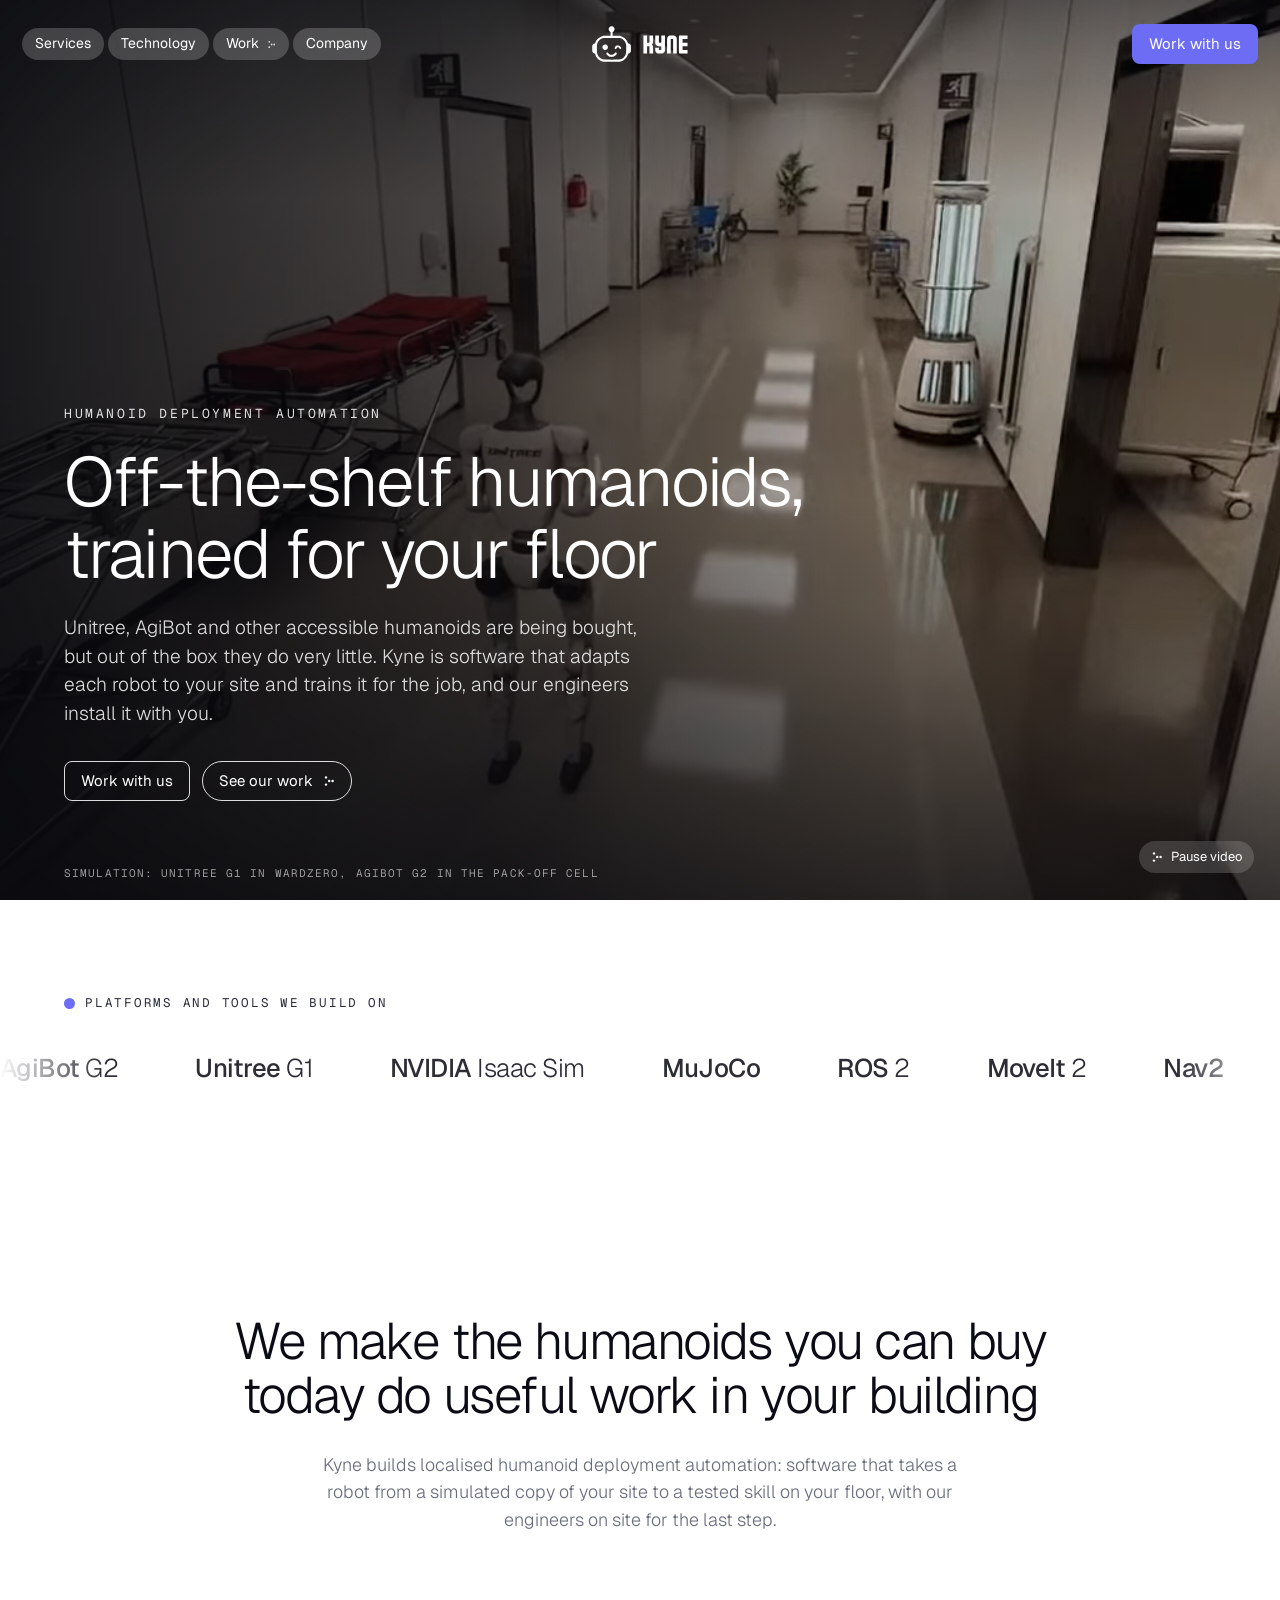
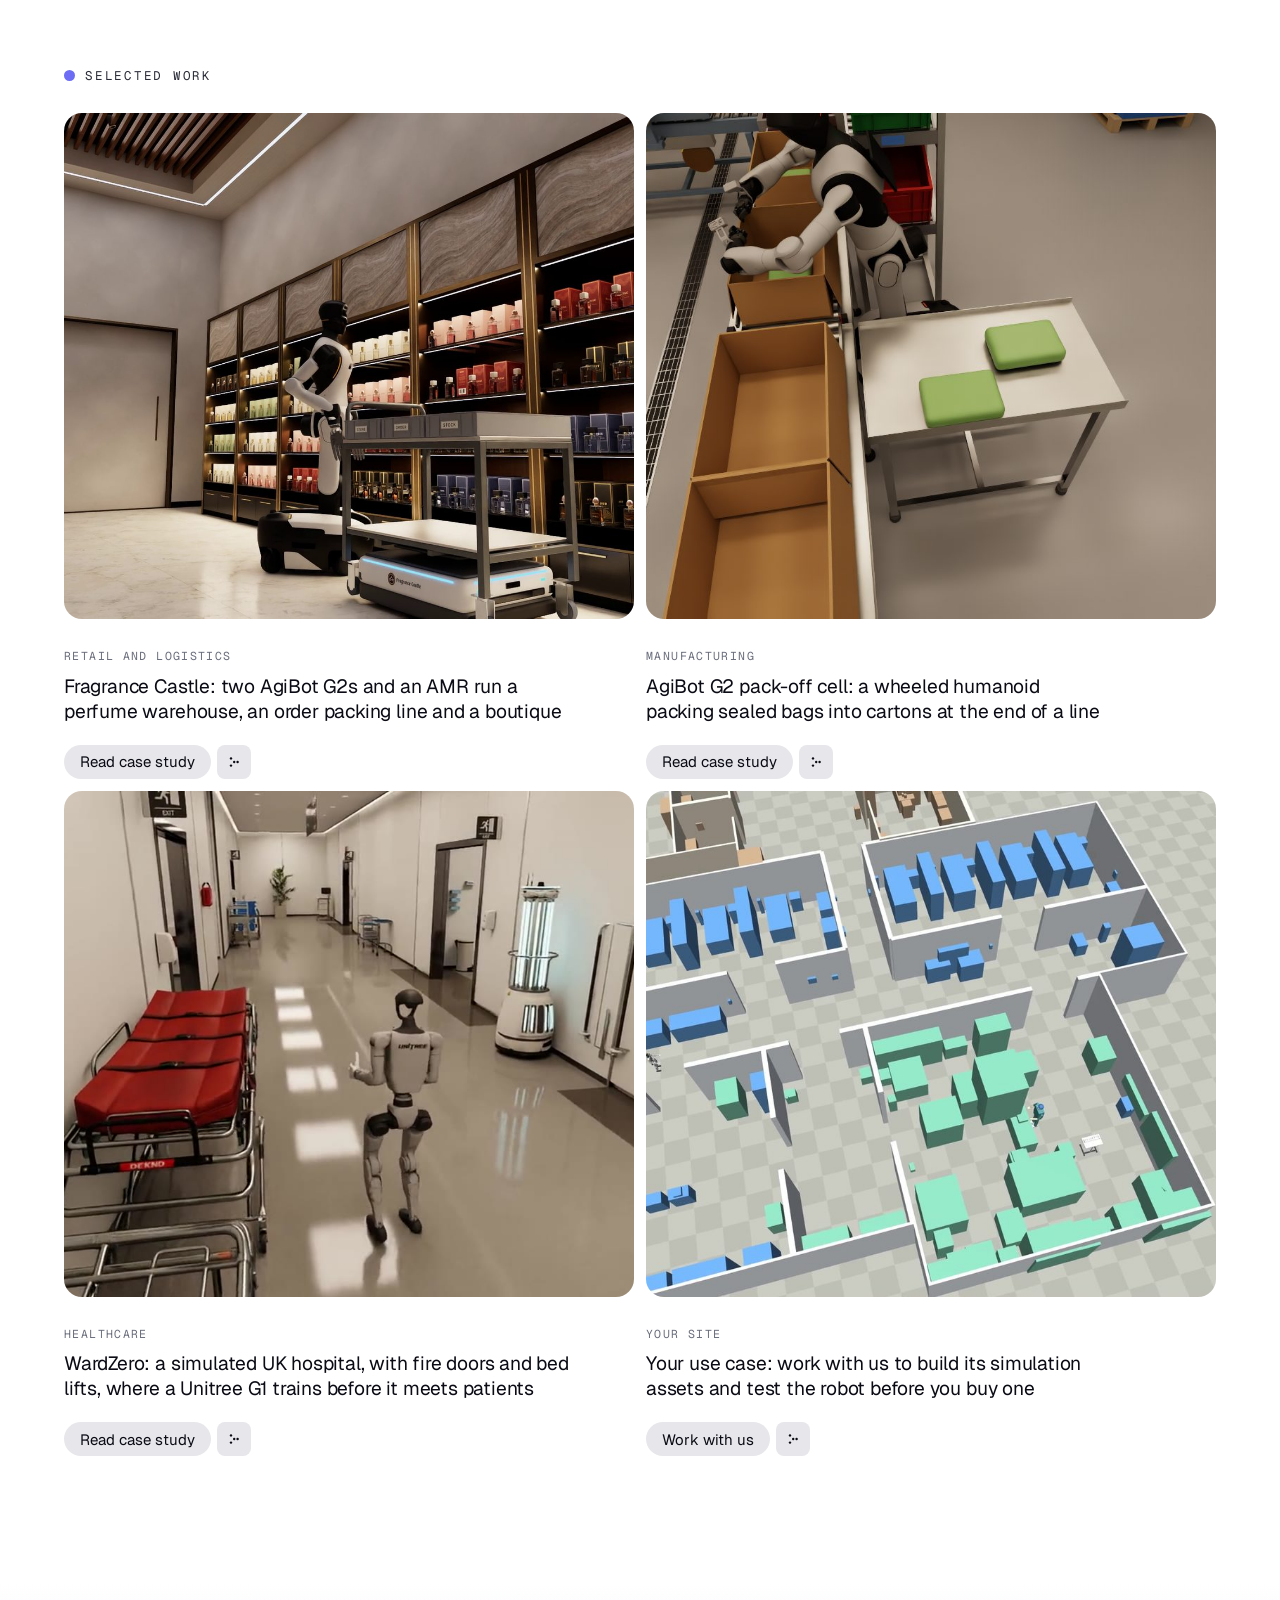
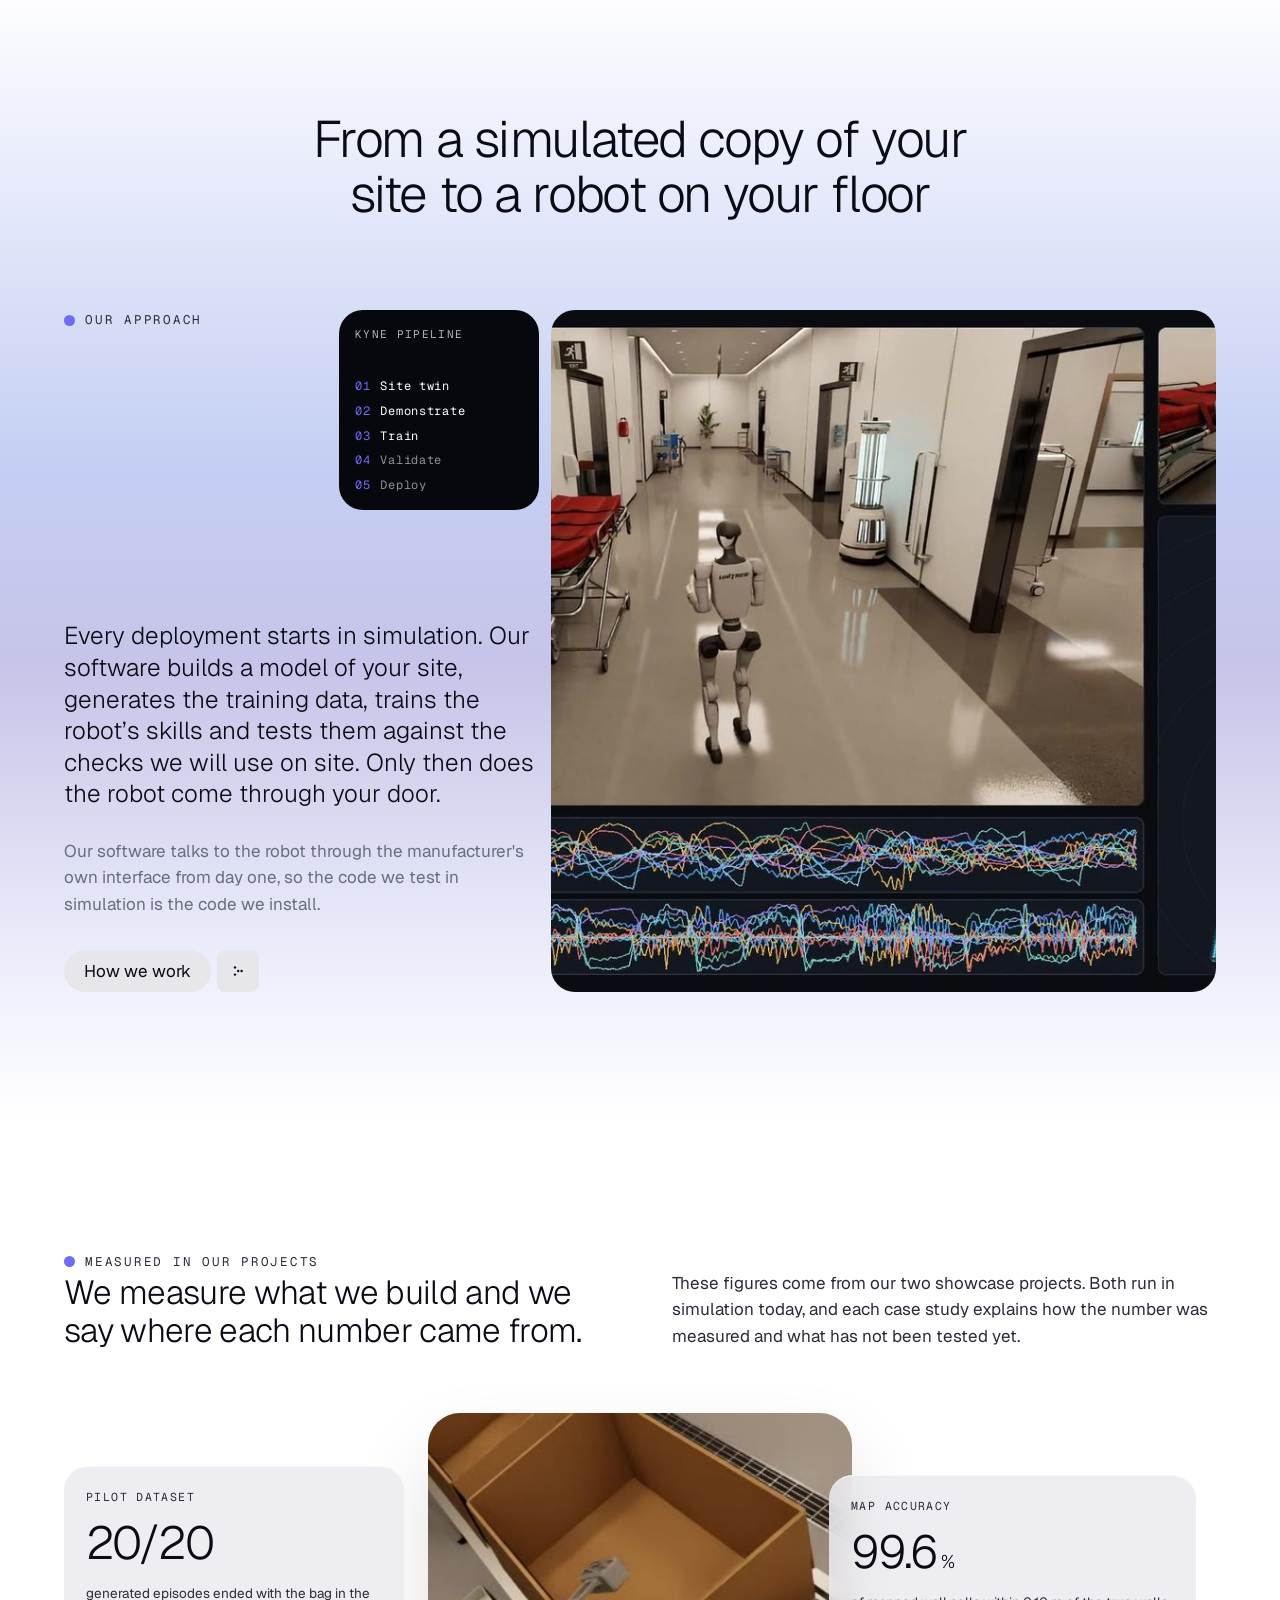
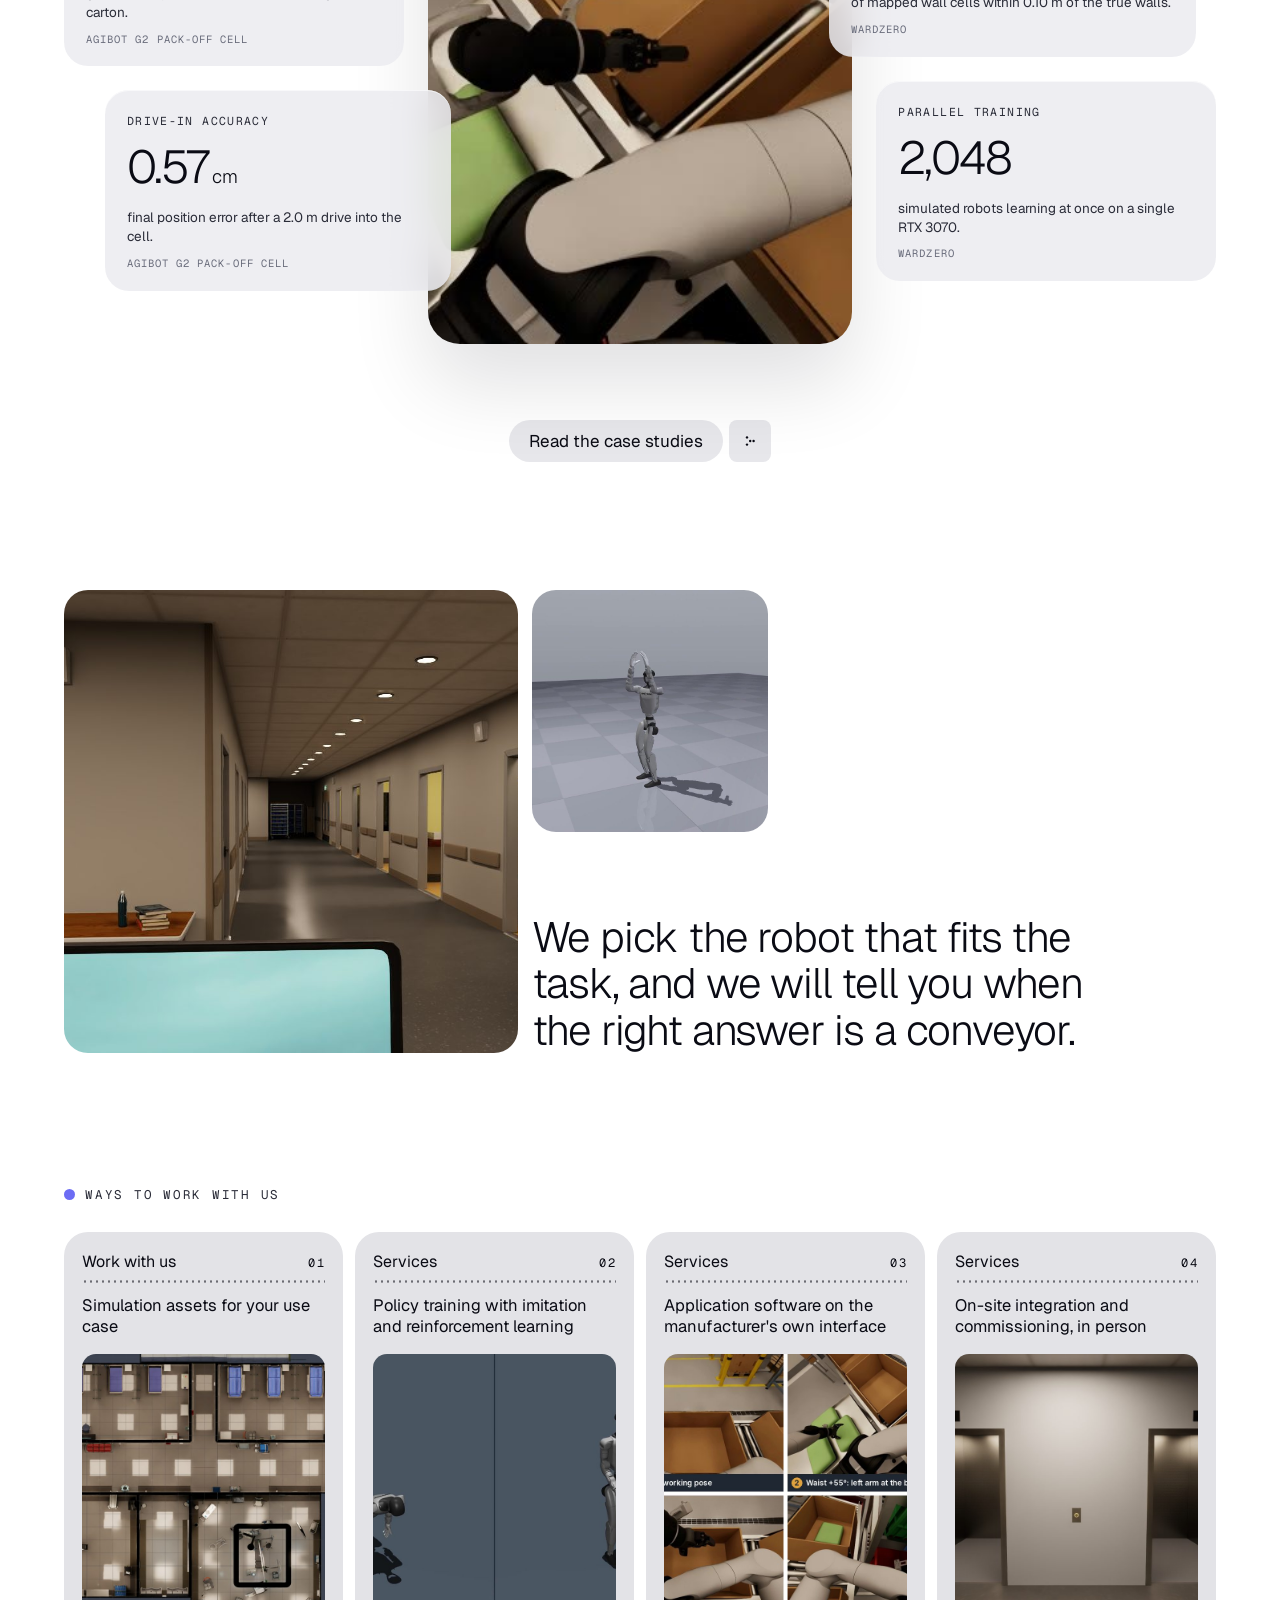
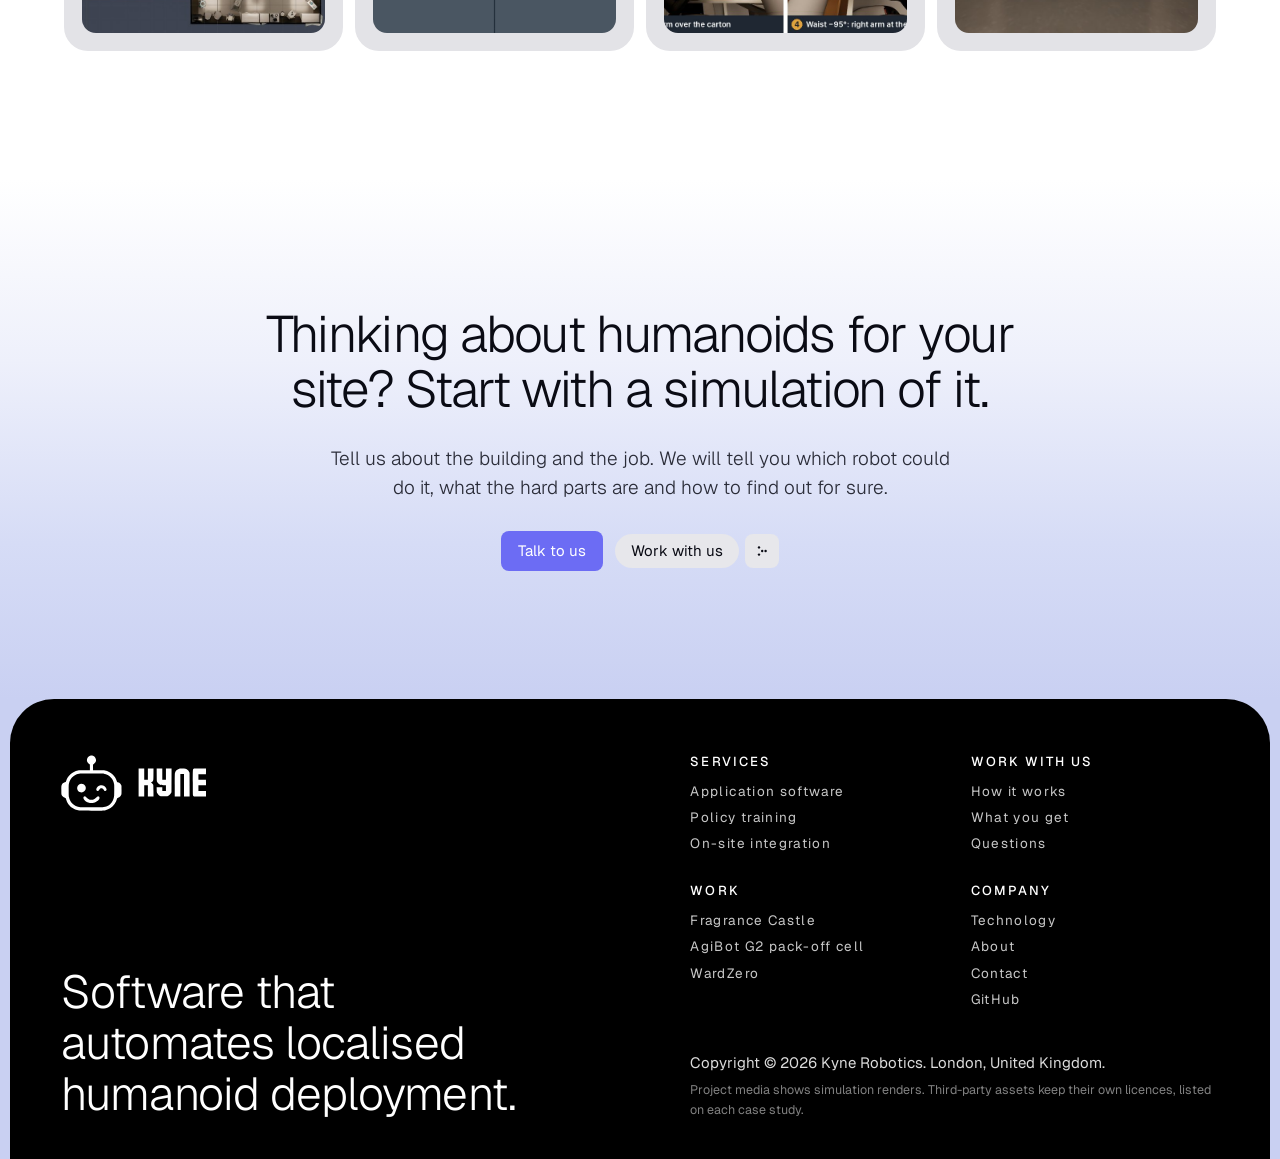
==== commit 466110a5: "Add Fragrance Castle case study New case study work-fragrance-castle.html: two AgiBot G2 humanoids (" ====
--- a/index.html
+++ b/index.html
@@ -30,9 +30,10 @@
       <div class="nav__item">
         <a class="nav__link" data-nav="work" href="work.html">Work <span class="dots" aria-hidden="true"></span></a>
         <div class="nav__menu">
+          <a href="work-fragrance-castle.html">Fragrance Castle<small>Retail and logistics, perfume</small></a>
           <a href="work-packoff-cell.html">AgiBot G2 pack-off cell<small>Manufacturing, end of line</small></a>
           <a href="work-wardzero.html">WardZero<small>Healthcare, simulated hospital</small></a>
-          <a href="work.html">All work<small>Both projects and how they were built</small></a>
+          <a href="work.html">All work<small>All three projects and how they were built</small></a>
         </div>
       </div>
       <a class="nav__link" data-nav="company" href="company.html">Company</a>
@@ -61,6 +62,7 @@
     <a href="services.html">Services</a>
     <a href="technology.html">Technology</a>
     <a href="work.html">Work</a>
+    <a class="sub" href="work-fragrance-castle.html">Fragrance Castle</a>
     <a class="sub" href="work-packoff-cell.html">AgiBot G2 pack-off cell</a>
     <a class="sub" href="work-wardzero.html">WardZero</a>
     <a href="company.html">Company</a>
@@ -138,7 +140,15 @@
   <section class="section mt-0" style="padding-top:0" aria-labelledby="work-title">
     <div class="wrap">
       <p class="eyebrow" id="work-title">Selected work</p>
-      <div class="grid-3">
+      <div class="grid-2">
+        <a class="case-card" href="work-fragrance-castle.html" data-reveal>
+          <div class="case-card__media"><img src="assets/media/fragrance/boutique.jpg" alt="An AgiBot G2 with five-finger hands and an AMR tray trolley at the lit wall cabinets of a luxury perfume boutique" loading="lazy"></div>
+          <div>
+            <p class="case-card__tag">Retail and logistics</p>
+            <h3 class="case-card__title">Fragrance Castle: two AgiBot G2s and an AMR run a perfume warehouse, an order packing line and a boutique</h3>
+            <span class="pill-link"><span class="pill-link__label">Read case study</span><span class="pill-link__icon"><span class="dots" aria-hidden="true"></span></span></span>
+          </div>
+        </a>
         <a class="case-card" href="work-packoff-cell.html" data-reveal>
           <div class="case-card__media"><img src="assets/media/packoff/cell_table.jpg" alt="The AgiBot G2 humanoid at the pick table of the pack-off cell, with green sealed bags on the table and open cartons on the conveyor" loading="lazy"></div>
           <div>
@@ -329,6 +339,7 @@
         <div>
           <h2><a href="work.html">Work</a></h2>
           <ul>
+            <li><a href="work-fragrance-castle.html">Fragrance Castle</a></li>
             <li><a href="work-packoff-cell.html">AgiBot G2 pack-off cell</a></li>
             <li><a href="work-wardzero.html">WardZero</a></li>
           </ul>
